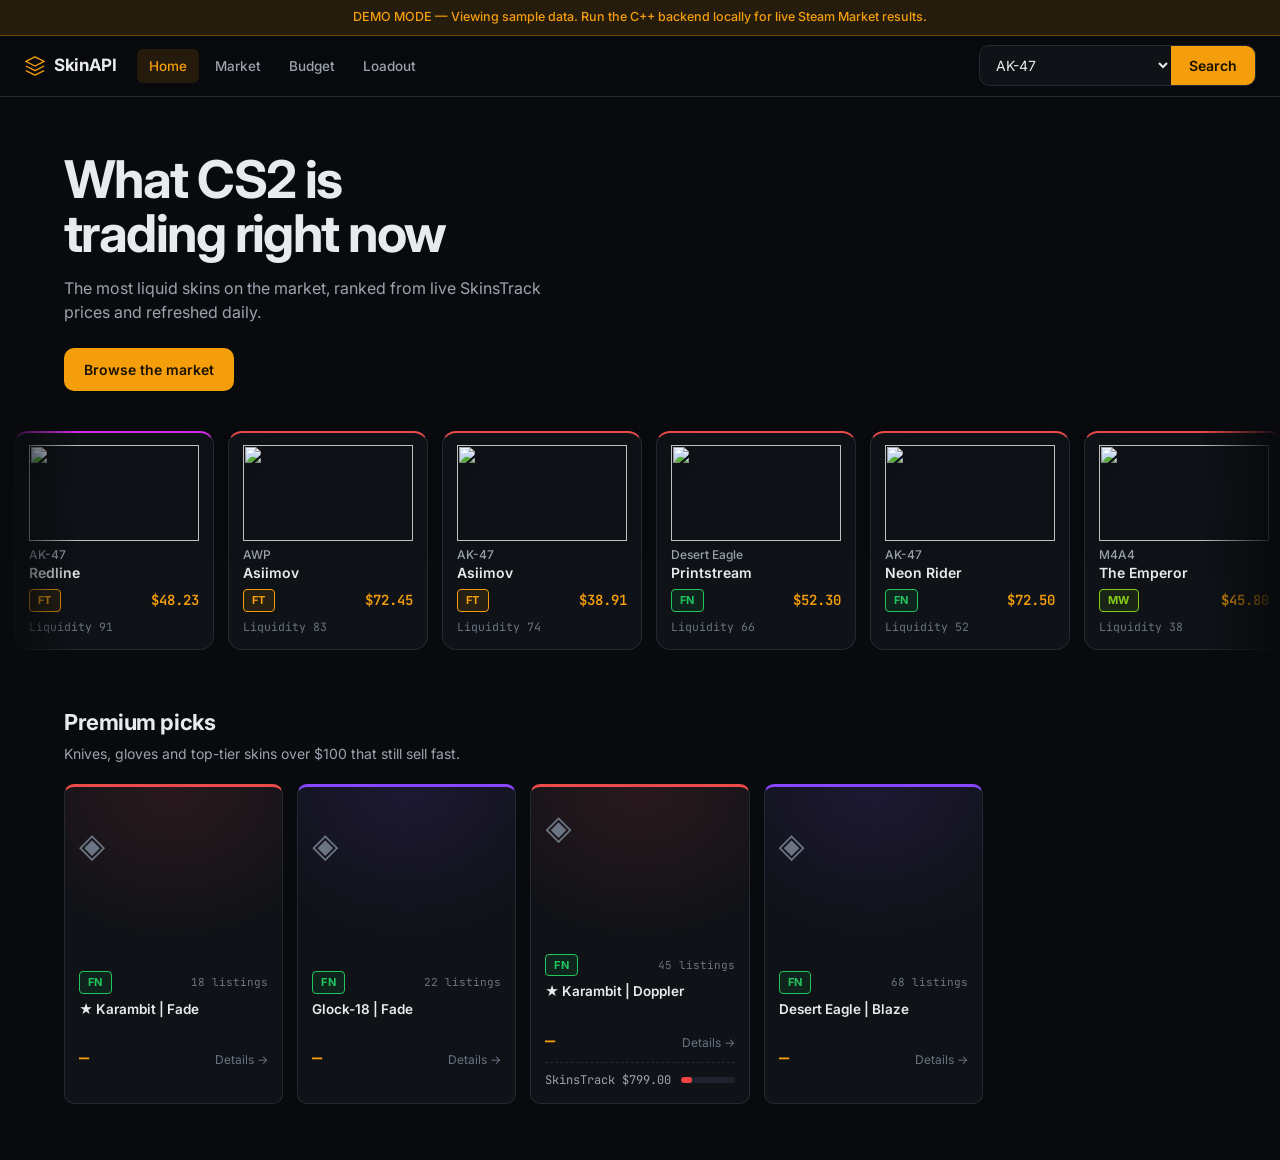
==== index.html @ 4187d09a "Add Home page with a trending skins ticker and premium picks Home is now the landing page: a continu" ====
<!DOCTYPE html>
<html lang="en">
<head>
    <meta charset="UTF-8">
    <meta name="viewport" content="width=device-width, initial-scale=1.0">
    <meta name="theme-color" content="#080A0D">
    <title>SkinAPI — CS2 Market</title>
    <link rel="preconnect" href="https://fonts.googleapis.com">
    <link rel="preconnect" href="https://fonts.gstatic.com" crossorigin>
    <link href="https://fonts.googleapis.com/css2?family=Inter:wght@400;500;600;700&family=JetBrains+Mono:wght@400;500;600&display=swap" rel="stylesheet">
    <link rel="stylesheet" href="css/style.css">
</head>
<body>
    <a class="skip-link" href="#main">Skip to content</a>

    <header class="topbar">
        <div class="topbar-inner">
            <div class="logo">
                <svg class="logo-icon" viewBox="0 0 24 24" fill="none" aria-hidden="true">
                    <path d="M12 2L2 7L12 12L22 7L12 2Z" stroke="currentColor" stroke-width="1.5" stroke-linejoin="round"/>
                    <path d="M2 17L12 22L22 17" stroke="currentColor" stroke-width="1.5" stroke-linejoin="round"/>
                    <path d="M2 12L12 17L22 12" stroke="currentColor" stroke-width="1.5" stroke-linejoin="round"/>
                </svg>
                <span class="logo-text">SkinAPI</span>
            </div>
            <nav class="topnav" aria-label="Primary">
                <button type="button" class="topnav-link active" data-page="home" aria-current="page">Home</button>
                <button type="button" class="topnav-link" data-page="market">Market</button>
                <button type="button" class="topnav-link" data-page="budget">Budget</button>
                <button type="button" class="topnav-link" data-page="loadout">Loadout</button>
            </nav>
            <span class="st-chip" id="stChip" hidden></span>
            <form class="search-inline" id="searchForm" role="search">
                <label class="sr-only" for="weaponSelect">Weapon</label>
                <select id="weaponSelect" class="weapon-select">
                    <option value="">Select weapon...</option>
                </select>
                <button type="submit" class="btn-search" id="searchBtn">Search</button>
            </form>
        </div>
    </header>

    <main id="main">
        <!-- MARKET -->
        <section id="page-home" class="page active" aria-labelledby="homeTitle">
            <div class="home-hero">
                <h1 id="homeTitle">What CS2 is trading right now</h1>
                <p>The most liquid skins on the market, ranked from live SkinsTrack prices and refreshed daily.</p>
                <button type="button" class="btn-optimize" data-goto="market">Browse the market</button>
            </div>

            <div class="ticker" id="trendTicker" role="region" aria-label="Trending skins">
                <ul class="ticker-track" id="trendTrack"></ul>
            </div>

            <div class="home-section">
                <h2>Premium picks</h2>
                <p>Knives, gloves and top-tier skins over $100 that still sell fast.</p>
                <div id="premiumGrid" class="skin-grid" aria-live="polite"></div>
            </div>
        </section>

        <section id="page-market" class="page" aria-label="Market">
            <div class="layout">
                <details class="sidebar" id="filters" open>
                    <summary class="sidebar-title">Filters</summary>
                    <div class="sidebar-body">
                        <div class="sidebar-section">
                            <div class="sidebar-label" id="priceLabel">Price (USD)</div>
                            <div class="price-row" role="group" aria-labelledby="priceLabel">
                                <div class="price-field">
                                    <span class="price-prefix">$</span>
                                    <input type="number" id="minPrice" placeholder="Min" min="0" aria-label="Minimum price" />
                                </div>
                                <span class="price-sep" aria-hidden="true">–</span>
                                <div class="price-field">
                                    <span class="price-prefix">$</span>
                                    <input type="number" id="maxPrice" placeholder="Max" min="0" aria-label="Maximum price" />
                                </div>
                            </div>
                        </div>
                        <fieldset class="sidebar-section">
                            <legend class="sidebar-label">Wear</legend>
                            <div class="wear-group">
                                <label class="wear-chip fn"><input type="checkbox" value="Factory New"><span>FN</span></label>
                                <label class="wear-chip mw"><input type="checkbox" value="Minimal Wear"><span>MW</span></label>
                                <label class="wear-chip ft"><input type="checkbox" value="Field-Tested"><span>FT</span></label>
                                <label class="wear-chip ww"><input type="checkbox" value="Well-Worn"><span>WW</span></label>
                                <label class="wear-chip bs"><input type="checkbox" value="Battle-Scarred"><span>BS</span></label>
                            </div>
                        </fieldset>
                        <div class="sidebar-section">
                            <label class="toggle-row">
                                <span class="sidebar-label">StatTrak™ only</span>
                                <span class="toggle-wrap">
                                    <input type="checkbox" id="stattrakOnly" class="toggle-input" role="switch">
                                    <span class="toggle-track"></span>
                                </span>
                            </label>
                        </div>
                        <div class="sidebar-actions">
                            <button type="button" class="btn-apply" id="applyBtn">Apply</button>
                            <button type="button" class="btn-reset" id="resetBtn">Reset</button>
                        </div>
                    </div>
                </details>
                <div class="results-panel">
                    <div class="results-header">
                        <span id="resultsCount" class="results-count" role="status" aria-live="polite"></span>
                        <div class="results-tools">
                            <label class="sort-label">
                                <span>Sort</span>
                                <select id="sortSelect" class="sort-select">
                                    <option value="">Relevance</option>
                                    <option value="price-asc">Price: low to high</option>
                                    <option value="price-desc">Price: high to low</option>
                                    <option value="name">Name</option>
                                    <option value="listings">Listings</option>
                                </select>
                            </label>
                            <div class="view-toggle" role="group" aria-label="Layout">
                                <button type="button" class="view-btn active" id="viewGrid" aria-label="Grid view" aria-pressed="true">
                                    <svg width="15" height="15" fill="currentColor" viewBox="0 0 16 16" aria-hidden="true"><rect x="1" y="1" width="6" height="6" rx="1"/><rect x="9" y="1" width="6" height="6" rx="1"/><rect x="1" y="9" width="6" height="6" rx="1"/><rect x="9" y="9" width="6" height="6" rx="1"/></svg>
                                </button>
                                <button type="button" class="view-btn" id="viewList" aria-label="List view" aria-pressed="false">
                                    <svg width="15" height="15" fill="currentColor" viewBox="0 0 16 16" aria-hidden="true"><rect x="1" y="2" width="14" height="2.5" rx="1"/><rect x="1" y="6.75" width="14" height="2.5" rx="1"/><rect x="1" y="11.5" width="14" height="2.5" rx="1"/></svg>
                                </button>
                            </div>
                        </div>
                    </div>
                    <div id="searchResults" class="skin-grid" aria-live="polite"></div>
                </div>
            </div>
        </section>

        <!-- BUDGET -->
        <section id="page-budget" class="page" aria-label="Budget optimizer">
            <div class="budget-wrap">
                <div class="budget-header">
                    <h1>Budget Optimizer</h1>
                    <p>Enter your budget and a weapon — we'll find the combination of skins that gets closest to your budget without going over.</p>
                </div>
                <div class="budget-form">
                    <div class="budget-field">
                        <label for="budgetInput">Budget (USD)</label>
                        <div class="price-field">
                            <span class="price-prefix">$</span>
                            <input type="number" id="budgetInput" placeholder="e.g. 100" min="0" />
                        </div>
                    </div>
                    <div class="budget-field budget-weapon">
                        <label for="budgetWeapon">Weapon</label>
                        <select id="budgetWeapon">
                            <option value="">-- Select a Weapon --</option>
                        </select>
                    </div>
                    <div class="budget-field budget-submit">
                        <button type="button" class="btn-optimize" id="optimizeBtn">
                            <svg width="14" height="14" viewBox="0 0 24 24" fill="none" stroke="currentColor" stroke-width="2" aria-hidden="true"><polyline points="22 12 18 12 15 21 9 3 6 12 2 12"/></svg>
                            Optimize
                        </button>
                    </div>
                </div>
                <div id="budgetSummary"></div>
                <div id="budgetResults" class="skin-grid" aria-live="polite"></div>
            </div>
        </section>

        <!-- LOADOUT -->
        <section id="page-loadout" class="page" aria-label="Loadout builder">
            <div class="budget-wrap">
                <div class="budget-header">
                    <h1>Loadout Builder</h1>
                    <p>Pick your side, set a budget for weapons, and optionally allocate separate budgets for a knife and gloves. We'll find the best options for each slot.</p>
                </div>

                <div class="side-selector" role="group" aria-label="Side">
                    <button type="button" class="side-btn active" id="sideT" aria-pressed="true">
                        <span class="side-label">T-Side</span>
                        <span class="side-sub">AK-47 · Tec-9 · Glock-18</span>
                    </button>
                    <button type="button" class="side-btn" id="sideCT" aria-pressed="false">
                        <span class="side-label">CT-Side</span>
                        <span class="side-sub">M4A4 · M4A1-S · USP-S</span>
                    </button>
                </div>

                <div class="budget-form loadout-form">
                    <div class="budget-field">
                        <label for="loadoutWeapons">Weapons Budget</label>
                        <div class="price-field">
                            <span class="price-prefix">$</span>
                            <input type="number" id="loadoutWeapons" placeholder="e.g. 100" min="0" />
                        </div>
                        <span class="field-hint">Split between primary &amp; secondary</span>
                    </div>
                    <div class="budget-field">
                        <label for="loadoutKnife">Knife Budget <span class="optional-tag">Optional</span></label>
                        <div class="price-field">
                            <span class="price-prefix">$</span>
                            <input type="number" id="loadoutKnife" placeholder="e.g. 50" min="0" />
                        </div>
                        <span class="field-hint">Leave empty to skip</span>
                    </div>
                    <div class="budget-field">
                        <label for="loadoutGloves">Gloves Budget <span class="optional-tag">Optional</span></label>
                        <div class="price-field">
                            <span class="price-prefix">$</span>
                            <input type="number" id="loadoutGloves" placeholder="e.g. 30" min="0" />
                        </div>
                        <span class="field-hint">Leave empty to skip</span>
                    </div>
                    <div class="budget-field budget-submit">
                        <div class="loadout-total" id="loadoutTotal">Total: $0.00</div>
                        <button type="button" class="btn-optimize" id="buildBtn">
                            <svg width="14" height="14" viewBox="0 0 24 24" fill="none" stroke="currentColor" stroke-width="2" aria-hidden="true"><path d="M12 22s8-4 8-10V5l-8-3-8 3v7c0 6 8 10 8 10z"/></svg>
                            Build Loadout
                        </button>
                    </div>
                </div>

                <div id="loadoutResults" aria-live="polite"></div>
            </div>
        </section>
    </main>

    <dialog id="skinModal" class="modal" aria-labelledby="skinModalTitle"></dialog>

    <script type="module" src="js/app.js"></script>
</body>
</html>
---- css/style.css ----
/* SkinAPI — dark amber design system */

:root {
    --bg: #080A0D;
    --surface: #0F1217;
    --surface-2: #161B22;
    --surface-3: #1D232C;
    --border: #232A33;
    --border-strong: #323B47;
    --text: #E8EAED;
    --text-2: #9BA4AF;
    --text-3: #6A7482;
    --accent: #F59E0B;
    --accent-hover: #FBB63B;
    --accent-ink: #1A1100;
    --accent-soft: rgba(245, 158, 11, 0.12);
    --success: #22C55E;
    --success-soft: rgba(34, 197, 94, 0.14);
    --danger: #EF4444;
    --danger-soft: rgba(239, 68, 68, 0.14);

    --wear-fn: #22C55E;
    --wear-mw: #84CC16;
    --wear-ft: #F59E0B;
    --wear-ww: #FB923C;
    --wear-bs: #EF4444;

    --font-ui: 'Inter', system-ui, -apple-system, 'Segoe UI', sans-serif;
    --font-mono: 'JetBrains Mono', ui-monospace, 'Cascadia Mono', Consolas, monospace;

    --radius-sm: 6px;
    --radius: 10px;
    --radius-lg: 14px;
    --gutter: 24px;
    --topbar-h: 60px;
}

*, *::before, *::after { box-sizing: border-box; margin: 0; padding: 0; }

html { color-scheme: dark; }

body {
    background: var(--bg);
    color: var(--text);
    font-family: var(--font-ui);
    font-size: 14px;
    line-height: 1.5;
    min-height: 100vh;
    overflow-x: hidden;
    -webkit-font-smoothing: antialiased;
}

button, input, select { font: inherit; color: inherit; }
button { cursor: pointer; }
img { max-width: 100%; display: block; }

.mono, .skin-price, .skin-price-alt, .summary-value, .results-count, .loadout-total,
.slot-budget-tag, .skin-listings-badge, .price-field input { font-family: var(--font-mono); font-variant-numeric: tabular-nums; }

/* Accessibility helpers */
.sr-only {
    position: absolute; width: 1px; height: 1px; overflow: hidden;
    clip: rect(0 0 0 0); white-space: nowrap;
}
.skip-link {
    position: absolute; left: 8px; top: -48px; z-index: 200;
    background: var(--accent); color: var(--accent-ink);
    padding: 8px 14px; border-radius: var(--radius-sm); font-weight: 600;
}
.skip-link:focus { top: 8px; }

:focus-visible {
    outline: 2px solid var(--accent);
    outline-offset: 2px;
}

/* ─── Demo banner ───────────────────────────────────────── */
#demoBanner {
    background: var(--accent-soft);
    border-bottom: 1px solid rgba(245, 158, 11, 0.35);
    color: var(--accent);
    text-align: center;
    font-size: 12.5px;
    font-weight: 500;
    padding: 8px var(--gutter);
}

/* ─── Topbar ────────────────────────────────────────────── */
.topbar {
    position: sticky; top: 0; z-index: 50;
    background: rgba(8, 10, 13, 0.88);
    backdrop-filter: blur(12px);
    border-bottom: 1px solid var(--border);
}
.topbar-inner {
    max-width: 1440px; margin: 0 auto;
    min-height: var(--topbar-h);
    padding: 8px var(--gutter);
    display: flex; align-items: center; gap: 20px; flex-wrap: wrap;
}
.logo { display: flex; align-items: center; gap: 8px; color: var(--accent); }
.logo-icon { width: 22px; height: 22px; }
.logo-text { font-weight: 700; font-size: 17px; letter-spacing: -0.02em; color: var(--text); }

.topnav { display: flex; gap: 4px; }
.topnav-link {
    background: none; border: 0;
    padding: 7px 12px; border-radius: var(--radius-sm);
    font-size: 13.5px; font-weight: 500; color: var(--text-2);
    transition: color 0.15s, background 0.15s;
}
.topnav-link:hover { color: var(--text); background: var(--surface-2); }
.topnav-link.active { color: var(--accent); background: var(--accent-soft); }

.search-inline {
    margin-left: auto;
    display: flex; align-items: center;
    background: var(--surface); border: 1px solid var(--border);
    border-radius: var(--radius); overflow: hidden;
}
.search-inline:focus-within { border-color: var(--accent); }
.weapon-select {
    background: transparent; border: 0; padding: 9px 12px; min-width: 190px;
    color: var(--text);
}
.weapon-select:focus-visible { outline-offset: -2px; }

.btn-search, .btn-apply, .btn-optimize {
    background: var(--accent); color: var(--accent-ink);
    border: 0; font-weight: 600; padding: 9px 18px;
    transition: background 0.15s;
}
.btn-search:hover, .btn-apply:hover, .btn-optimize:hover { background: var(--accent-hover); }
.btn-optimize { border-radius: var(--radius); display: inline-flex; align-items: center; gap: 8px; padding: 11px 20px; }
.btn-apply { border-radius: var(--radius-sm); flex: 1; }
.btn-reset {
    background: var(--surface-2); border: 1px solid var(--border);
    border-radius: var(--radius-sm); padding: 9px 16px; color: var(--text-2);
}
.btn-reset:hover { color: var(--text); border-color: var(--border-strong); }

select, input[type="number"] {
    background: var(--surface); border: 1px solid var(--border);
    border-radius: var(--radius-sm); padding: 9px 12px;
}
select option, select optgroup { background: var(--surface-2); color: var(--text); }

/* ─── Pages & layout ────────────────────────────────────── */
.page { display: none; }
.page.active { display: block; }

.layout {
    max-width: 1440px; margin: 0 auto;
    padding: var(--gutter);
    display: grid; grid-template-columns: 260px minmax(0, 1fr);
    gap: var(--gutter); align-items: start;
}

.sidebar {
    background: var(--surface); border: 1px solid var(--border);
    border-radius: var(--radius-lg);
    position: sticky; top: calc(var(--topbar-h) + 16px);
}
.sidebar-title {
    list-style: none; cursor: pointer;
    padding: 14px 18px; font-weight: 600; font-size: 13px;
    letter-spacing: 0.06em; text-transform: uppercase; color: var(--text-2);
    border-radius: var(--radius-lg);
}
.sidebar-title::-webkit-details-marker { display: none; }
.sidebar-title::after { content: '\25BE'; float: right; color: var(--text-3); transition: transform 0.15s; }
.sidebar:not([open]) .sidebar-title::after { transform: rotate(-90deg); }
.sidebar-body { padding: 0 18px 18px; display: grid; gap: 18px; }
fieldset { border: 0; min-width: 0; }
.sidebar-label {
    display: block; font-size: 11.5px; font-weight: 600; letter-spacing: 0.06em;
    text-transform: uppercase; color: var(--text-3); margin-bottom: 8px; padding: 0;
}
.toggle-row .sidebar-label { margin-bottom: 0; }

.price-row { display: flex; align-items: center; gap: 8px; }
.price-sep { color: var(--text-3); }
.price-field {
    display: flex; align-items: center; flex: 1; min-width: 0;
    background: var(--surface); border: 1px solid var(--border);
    border-radius: var(--radius-sm); padding-left: 10px;
}
.price-field:focus-within { border-color: var(--accent); }
.price-prefix { color: var(--text-3); font-family: var(--font-mono); }
.price-field input { background: transparent; border: 0; width: 100%; min-width: 0; padding: 9px 10px 9px 6px; outline: none; }
input[type="number"] { -moz-appearance: textfield; appearance: textfield; }

.wear-group { display: flex; flex-wrap: wrap; gap: 6px; }
.wear-chip { position: relative; cursor: pointer; }
.wear-chip input { position: absolute; opacity: 0; inset: 0; cursor: pointer; }
.wear-chip span {
    display: inline-block; min-width: 40px; text-align: center;
    padding: 6px 10px; border-radius: var(--radius-sm);
    border: 1px solid var(--border); background: var(--surface-2);
    font-size: 12px; font-weight: 600; color: var(--text-2);
    transition: all 0.15s;
}
.wear-chip:hover span { border-color: var(--border-strong); color: var(--text); }
.wear-chip input:checked + span { background: var(--accent-soft); border-color: var(--accent); color: var(--accent); }
.wear-chip input:focus-visible + span { outline: 2px solid var(--accent); outline-offset: 2px; }

.toggle-row { display: flex; align-items: center; justify-content: space-between; cursor: pointer; }
.toggle-wrap { position: relative; width: 38px; height: 22px; flex: none; }
.toggle-input { position: absolute; inset: 0; opacity: 0; cursor: pointer; z-index: 1; }
.toggle-track {
    position: absolute; inset: 0; background: var(--surface-3);
    border: 1px solid var(--border-strong); border-radius: 999px; transition: background 0.15s;
}
.toggle-track::after {
    content: ''; position: absolute; top: 2px; left: 2px; width: 16px; height: 16px;
    border-radius: 50%; background: var(--text-2); transition: transform 0.15s, background 0.15s;
}
.toggle-input:checked + .toggle-track { background: var(--accent-soft); border-color: var(--accent); }
.toggle-input:checked + .toggle-track::after { transform: translateX(16px); background: var(--accent); }
.toggle-input:focus-visible + .toggle-track { outline: 2px solid var(--accent); outline-offset: 2px; }

.sidebar-actions { display: flex; gap: 8px; }

/* ─── Results header ────────────────────────────────────── */
.results-header {
    display: flex; align-items: center; justify-content: space-between;
    gap: 12px; flex-wrap: wrap; margin-bottom: 16px; min-height: 36px;
}
.results-count { color: var(--text-2); font-size: 13px; }
.results-tools { display: flex; align-items: center; gap: 12px; }
.sort-label { display: flex; align-items: center; gap: 8px; color: var(--text-3); font-size: 12px; }
.sort-select { padding: 7px 10px; font-size: 13px; }
.view-toggle { display: flex; background: var(--surface); border: 1px solid var(--border); border-radius: var(--radius-sm); overflow: hidden; }
.view-btn { background: none; border: 0; padding: 8px 10px; color: var(--text-3); display: grid; place-items: center; }
.view-btn:hover { color: var(--text); }
.view-btn.active { background: var(--accent-soft); color: var(--accent); }
.view-btn:focus-visible { outline-offset: -2px; }

/* ─── Skin cards ────────────────────────────────────────── */
.skin-grid {
    display: grid; gap: 14px;
    grid-template-columns: repeat(auto-fill, minmax(210px, 1fr));
}
.skin-card {
    --rarity: var(--border-strong);
    position: relative; display: block;
    background: var(--surface); border: 1px solid var(--border);
    border-top: 3px solid var(--rarity);
    border-radius: var(--radius);
    overflow: hidden;
    transition: transform 0.15s, box-shadow 0.2s, border-color 0.15s;
}
.skin-card::before {
    content: ''; position: absolute; inset: 0; pointer-events: none;
    background: radial-gradient(120% 70% at 50% 0%, color-mix(in srgb, var(--rarity) 22%, transparent), transparent 70%);
    opacity: 0.55;
}
.skin-card:hover {
    transform: translateY(-2px);
    border-color: color-mix(in srgb, var(--rarity) 55%, var(--border));
    box-shadow: 0 8px 28px -10px color-mix(in srgb, var(--rarity) 60%, transparent);
}
.skin-link { display: block; color: inherit; text-decoration: none; position: relative; }
.skin-link:focus-visible { outline-offset: -3px; border-radius: var(--radius); }

.skin-img-wrap {
    position: relative; aspect-ratio: 4 / 3;
    display: grid; place-items: center; padding: 14px;
}
.skin-img-wrap img { max-height: 100%; width: auto; object-fit: contain; filter: drop-shadow(0 6px 10px rgba(0,0,0,0.5)); }
.skin-img-placeholder { font-size: 34px; color: var(--text-3); }
.st-badge {
    position: absolute; top: 8px; left: 8px;
    background: rgba(207, 106, 50, 0.16); border: 1px solid rgba(207, 106, 50, 0.55);
    color: #FF9B5E; font-size: 10.5px; font-weight: 700; letter-spacing: 0.03em;
    padding: 2px 7px; border-radius: 4px;
}

.skin-body { padding: 4px 14px 14px; position: relative; }
.skin-wear-row { display: flex; align-items: center; justify-content: space-between; gap: 8px; margin-bottom: 6px; min-height: 22px; }
.skin-wear-badge {
    font-size: 11px; font-weight: 700; letter-spacing: 0.04em;
    padding: 2px 8px; border-radius: 4px; border: 1px solid currentColor;
}
.wear-fn { color: var(--wear-fn); background: rgba(34,197,94,0.1); }
.wear-mw { color: var(--wear-mw); background: rgba(132,204,22,0.1); }
.wear-ft { color: var(--wear-ft); background: rgba(245,158,11,0.1); }
.wear-ww { color: var(--wear-ww); background: rgba(251,146,60,0.1); }
.wear-bs { color: var(--wear-bs); background: rgba(239,68,68,0.1); }
.skin-listings-badge { font-size: 11px; color: var(--text-3); }
.skin-name { font-weight: 600; font-size: 13.5px; line-height: 1.35; margin-bottom: 10px; overflow-wrap: anywhere; min-height: 2.7em; }
.skin-price-row { display: flex; align-items: baseline; justify-content: space-between; gap: 8px; }
.skin-price { font-size: 17px; font-weight: 600; color: var(--accent); }
.btn-buy { font-size: 12px; color: var(--text-3); transition: color 0.15s; }
.skin-card:hover .btn-buy { color: var(--text); }

/* List mode */
.skin-grid.list-mode { grid-template-columns: 1fr; gap: 8px; }
.list-mode .skin-card { border-top-width: 1px; border-left: 3px solid var(--rarity); }
.list-mode .skin-link { display: grid; grid-template-columns: 96px minmax(0, 1fr); align-items: center; }
.list-mode .skin-img-wrap { aspect-ratio: auto; height: 72px; padding: 6px 8px; }
.list-mode .skin-body { padding: 8px 14px 8px 0; }
.list-mode .skin-name { min-height: 0; margin-bottom: 4px; }

/* ─── Skeletons ─────────────────────────────────────────── */
.skin-card.skeleton { border-top-color: var(--border); pointer-events: none; }
.skin-card.skeleton::before { display: none; }
.sk-img, .sk-line {
    background: linear-gradient(100deg, var(--surface-2) 30%, var(--surface-3) 50%, var(--surface-2) 70%);
    background-size: 220% 100%; animation: shimmer 1.4s linear infinite;
    border-radius: var(--radius-sm);
}
.sk-img { aspect-ratio: 4 / 3; margin: 14px; }
.sk-line { height: 12px; margin: 0 14px 10px; }
.sk-line.w60 { width: 60%; }
.sk-line.w40 { width: 40%; margin-bottom: 14px; }
@keyframes shimmer { to { background-position: -220% 0; } }

/* ─── Messages ──────────────────────────────────────────── */
.msg-error, .msg-loading {
    grid-column: 1 / -1; padding: 28px; text-align: center;
    background: var(--surface); border: 1px dashed var(--border-strong);
    border-radius: var(--radius); color: var(--text-2);
}
.msg-error { color: #FCA5A5; border-color: rgba(239,68,68,0.4); background: var(--danger-soft); }

/* ─── Budget & loadout pages ────────────────────────────── */
.budget-wrap { max-width: 1200px; margin: 0 auto; padding: 32px var(--gutter) 48px; }
.budget-header h1 { font-size: 26px; font-weight: 700; letter-spacing: -0.02em; margin-bottom: 6px; }
.budget-header p { color: var(--text-2); max-width: 640px; margin-bottom: 24px; }
.budget-form {
    display: flex; flex-wrap: wrap; gap: 16px; align-items: flex-end;
    background: var(--surface); border: 1px solid var(--border);
    border-radius: var(--radius-lg); padding: 20px; margin-bottom: 24px;
}
.budget-field { display: grid; gap: 6px; min-width: 160px; flex: 1; }
.budget-field > label { font-size: 12px; font-weight: 600; letter-spacing: 0.05em; text-transform: uppercase; color: var(--text-3); }
.budget-weapon { flex: 2; }
.budget-submit { flex: 0 0 auto; min-width: 0; }
.field-hint { font-size: 11.5px; color: var(--text-3); }
.optional-tag { font-size: 10px; color: var(--text-3); border: 1px solid var(--border-strong); border-radius: 4px; padding: 0 5px; margin-left: 4px; text-transform: none; letter-spacing: 0; }
.loadout-total { font-size: 13px; color: var(--text-2); margin-bottom: 8px; text-align: right; }

.budget-summary { display: grid; grid-template-columns: repeat(auto-fit, minmax(150px, 1fr)); gap: 12px; margin-bottom: 20px; }
.summary-card { background: var(--surface); border: 1px solid var(--border); border-radius: var(--radius); padding: 14px 16px; }
.summary-label { font-size: 11.5px; letter-spacing: 0.06em; text-transform: uppercase; color: var(--text-3); margin-bottom: 4px; }
.summary-value { font-size: 20px; font-weight: 600; }
.summary-value.positive { color: var(--success); }

.side-selector { display: grid; grid-template-columns: 1fr 1fr; gap: 12px; margin-bottom: 20px; max-width: 520px; }
.side-btn {
    text-align: left; background: var(--surface); border: 1px solid var(--border);
    border-radius: var(--radius); padding: 14px 16px; display: grid; gap: 2px;
    transition: border-color 0.15s, background 0.15s;
}
.side-btn:hover { border-color: var(--border-strong); }
.side-label { font-weight: 700; }
.side-sub { font-size: 12px; color: var(--text-3); }
.side-btn.t-active { border-color: #EAB308; background: rgba(234,179,8,0.08); }
.side-btn.ct-active { border-color: #3B82F6; background: rgba(59,130,246,0.08); }

.loadout-slots { display: grid; gap: 28px; }
.slot-header { display: flex; align-items: center; gap: 10px; margin-bottom: 12px; flex-wrap: wrap; }
.slot-icon { font-size: 18px; }
.slot-title { font-weight: 600; flex: 1; min-width: 0; }
.slot-budget-tag { font-size: 12px; color: var(--accent); background: var(--accent-soft); border-radius: 999px; padding: 2px 10px; }

/* ─── Responsive ────────────────────────────────────────── */
@media (max-width: 900px) {
    :root { --gutter: 16px; }
    .layout { grid-template-columns: minmax(0, 1fr); gap: 16px; }
    .sidebar { position: static; }
    .search-inline { margin-left: 0; width: 100%; }
    .weapon-select { flex: 1; min-width: 0; }
    .topbar-inner { gap: 10px 14px; }
}
@media (max-width: 520px) {
    .skin-grid { grid-template-columns: repeat(2, minmax(0, 1fr)); gap: 10px; }
    .skin-body { padding: 2px 10px 12px; }
    .skin-price { font-size: 15px; }
    .btn-buy { display: none; }
    .skin-grid.list-mode { grid-template-columns: 1fr; }
    .budget-form { padding: 16px; }
    .budget-field { min-width: 100%; }
    .budget-submit { width: 100%; }
    .btn-optimize { width: 100%; justify-content: center; }
    .side-selector { max-width: none; }
    .topnav { order: 3; width: 100%; }
    .topnav-link { flex: 1; text-align: center; }
    .results-tools { width: 100%; justify-content: space-between; }
}

@media (prefers-reduced-motion: reduce) {
    *, *::before, *::after { animation: none !important; transition: none !important; }
}

/* ─── SkinsTrack: card extras, chip, detail modal ───────── */
.blk { display: block; }
button.skin-card { width: 100%; text-align: left; color: inherit; font: inherit; padding: 0; cursor: pointer; }
button.skin-card:focus-visible { outline-offset: 2px; }
.list-mode .skin-card { display: grid; grid-template-columns: 96px minmax(0, 1fr); align-items: center; }
.skin-price-row.alt { margin-top: 8px; padding-top: 8px; border-top: 1px dashed var(--border); align-items: center; }
.skin-price-alt { font-size: 12px; color: var(--text-2); }

.meter { display: inline-block; width: 54px; height: 6px; border-radius: 999px; background: var(--surface-3); overflow: hidden; vertical-align: middle; }
.meter-fill { display: block; height: 100%; border-radius: inherit; }
.meter.high .meter-fill { background: var(--success); }
.meter.mid .meter-fill { background: var(--accent); }
.meter.low .meter-fill { background: var(--danger); }

.discount-badge {
    position: absolute; top: 8px; right: 8px; z-index: 1;
    font-family: var(--font-mono); font-size: 10.5px; font-weight: 600;
    padding: 2px 7px; border-radius: 4px; border: 1px solid currentColor;
}
.discount-badge.good { color: var(--success); background: var(--success-soft); }
.discount-badge.bad { color: #F87171; background: var(--danger-soft); }
.modal-tags .discount-badge { position: static; }

.st-chip {
    font-family: var(--font-mono); font-size: 11.5px; color: var(--text-3);
    border: 1px solid var(--border); border-radius: 999px; padding: 3px 10px; white-space: nowrap;
}
.st-chip.on { color: var(--success); border-color: rgba(34,197,94,0.4); background: var(--success-soft); }
.st-chip.err { color: var(--accent); border-color: rgba(245,158,11,0.4); background: var(--accent-soft); }
.st-chip[hidden] { display: none; }

.modal {
    --rarity: var(--border-strong);
    margin: auto; padding: 0; border: 1px solid var(--border-strong); border-top: 3px solid var(--rarity);
    border-radius: var(--radius-lg); background: var(--surface); color: var(--text);
    width: min(560px, calc(100vw - 24px)); max-height: calc(100dvh - 24px); overflow: auto;
}
.modal::backdrop { background: rgba(4, 5, 7, 0.78); }
.modal-card { position: relative; padding: 22px; display: grid; gap: 18px; }
.modal-close {
    position: absolute; top: 10px; right: 10px; width: 34px; height: 34px;
    background: var(--surface-2); border: 1px solid var(--border); border-radius: var(--radius-sm);
    font-size: 20px; line-height: 1; color: var(--text-2);
}
.modal-close:hover { color: var(--text); }
.modal-head { display: flex; gap: 16px; align-items: center; padding-right: 36px; }
.modal-head img { width: 110px; flex: none; filter: drop-shadow(0 6px 10px rgba(0,0,0,0.5)); }
.modal-head h2 { font-size: 18px; line-height: 1.3; margin-bottom: 8px; overflow-wrap: anywhere; }
.modal-tags { display: flex; flex-wrap: wrap; gap: 6px; align-items: center; }
.st-badge.static { position: static; }
.rarity-tag { font-size: 11px; color: var(--rarity); border: 1px solid currentColor; border-radius: 4px; padding: 2px 8px; }
.cmp { display: grid; grid-template-columns: 1fr 1fr; gap: 12px; }
.cmp-col { background: var(--surface-2); border: 1px solid var(--border); border-radius: var(--radius); padding: 14px; min-width: 0; }
.cmp-col h3 { font-size: 11.5px; letter-spacing: 0.06em; text-transform: uppercase; color: var(--text-3); margin-bottom: 6px; }
.cmp-price { font-family: var(--font-mono); font-size: 22px; font-weight: 600; color: var(--accent); margin-bottom: 10px; }
.cmp-none { color: var(--text-3); font-size: 13px; }
.cmp-row { display: flex; justify-content: space-between; align-items: center; gap: 8px; padding: 5px 0; border-top: 1px solid var(--border); font-size: 13px; }
.cmp-row dt { color: var(--text-3); }
.cmp-row dd { font-family: var(--font-mono); }
.modal-link { justify-content: center; text-decoration: none; }

@media (max-width: 520px) {
    .st-chip { order: 2; }
    .modal-head img { width: 80px; }
    .cmp { grid-template-columns: 1fr; }
}

/* ─── Home: hero, trending ticker, premium picks ─────────── */

.home-hero { max-width: 1200px; margin: 0 auto; padding: 56px var(--gutter) 28px; }
.home-hero h1 {
    font-size: clamp(30px, 5vw, 52px); line-height: 1.05; letter-spacing: -0.03em;
    font-weight: 700; max-width: 16ch; text-wrap: balance; margin-bottom: 14px;
}
.home-hero p { color: var(--text-2); font-size: 16px; max-width: 52ch; margin-bottom: 24px; }

.ticker {
    position: relative; overflow: hidden; padding: 12px 0 20px;
    /* Fade the edges so tiles slide in and out instead of being cut off. */
    mask-image: linear-gradient(90deg, transparent, #000 6%, #000 94%, transparent);
}
.ticker-track {
    display: flex; gap: 14px; width: max-content; list-style: none;
    padding-left: 14px;
    animation: ticker var(--ticker-duration, 60s) linear infinite;
}
.ticker:hover .ticker-track,
.ticker:focus-within .ticker-track,
.ticker.is-paused .ticker-track { animation-play-state: paused; }
@keyframes ticker { to { transform: translateX(-50%); } }

/* Reduced motion: a still row the visitor scrolls themselves. */
.ticker.is-static { overflow-x: auto; scroll-snap-type: x mandatory; mask-image: none; }
.ticker.is-static .ticker-track { animation: none; padding: 0 var(--gutter); }
.ticker.is-static li { scroll-snap-align: start; }

.trend-tile {
    --rarity: var(--border-strong);
    display: grid; gap: 6px; width: 200px; padding: 12px 14px 14px; text-align: left;
    background: var(--surface); border: 1px solid var(--border); border-radius: var(--radius-lg);
    border-top: 2px solid var(--rarity);
    transition: border-color 150ms ease-out, transform 200ms cubic-bezier(0.16, 1, 0.3, 1), background 150ms ease-out;
}
.trend-tile:hover { background: var(--surface-2); border-color: var(--border-strong); border-top-color: var(--rarity); transform: translateY(-3px); }
.trend-tile img, .trend-img-empty {
    width: 100%; height: 96px; object-fit: contain;
    filter: drop-shadow(0 8px 14px rgba(0, 0, 0, 0.45));
}
.trend-name { display: grid; font-weight: 600; font-size: 14px; line-height: 1.3; min-height: 2.6em; }
.trend-weapon { font-size: 12px; font-weight: 500; color: var(--text-2); }
.trend-meta { display: flex; align-items: center; justify-content: space-between; gap: 8px; }
.trend-price { font-family: var(--font-mono); font-variant-numeric: tabular-nums; font-weight: 600; color: var(--accent); }
.trend-liq { font-family: var(--font-mono); font-size: 11.5px; color: var(--text-3); }

.home-section { max-width: 1200px; margin: 0 auto; padding: 36px var(--gutter) 56px; }
.home-section h2 { font-size: 22px; font-weight: 700; letter-spacing: -0.02em; margin-bottom: 4px; }
.home-section > p { color: var(--text-2); margin-bottom: 20px; }

@media (max-width: 520px) {
    .home-hero { padding-top: 32px; }
    .trend-tile { width: 168px; }
}
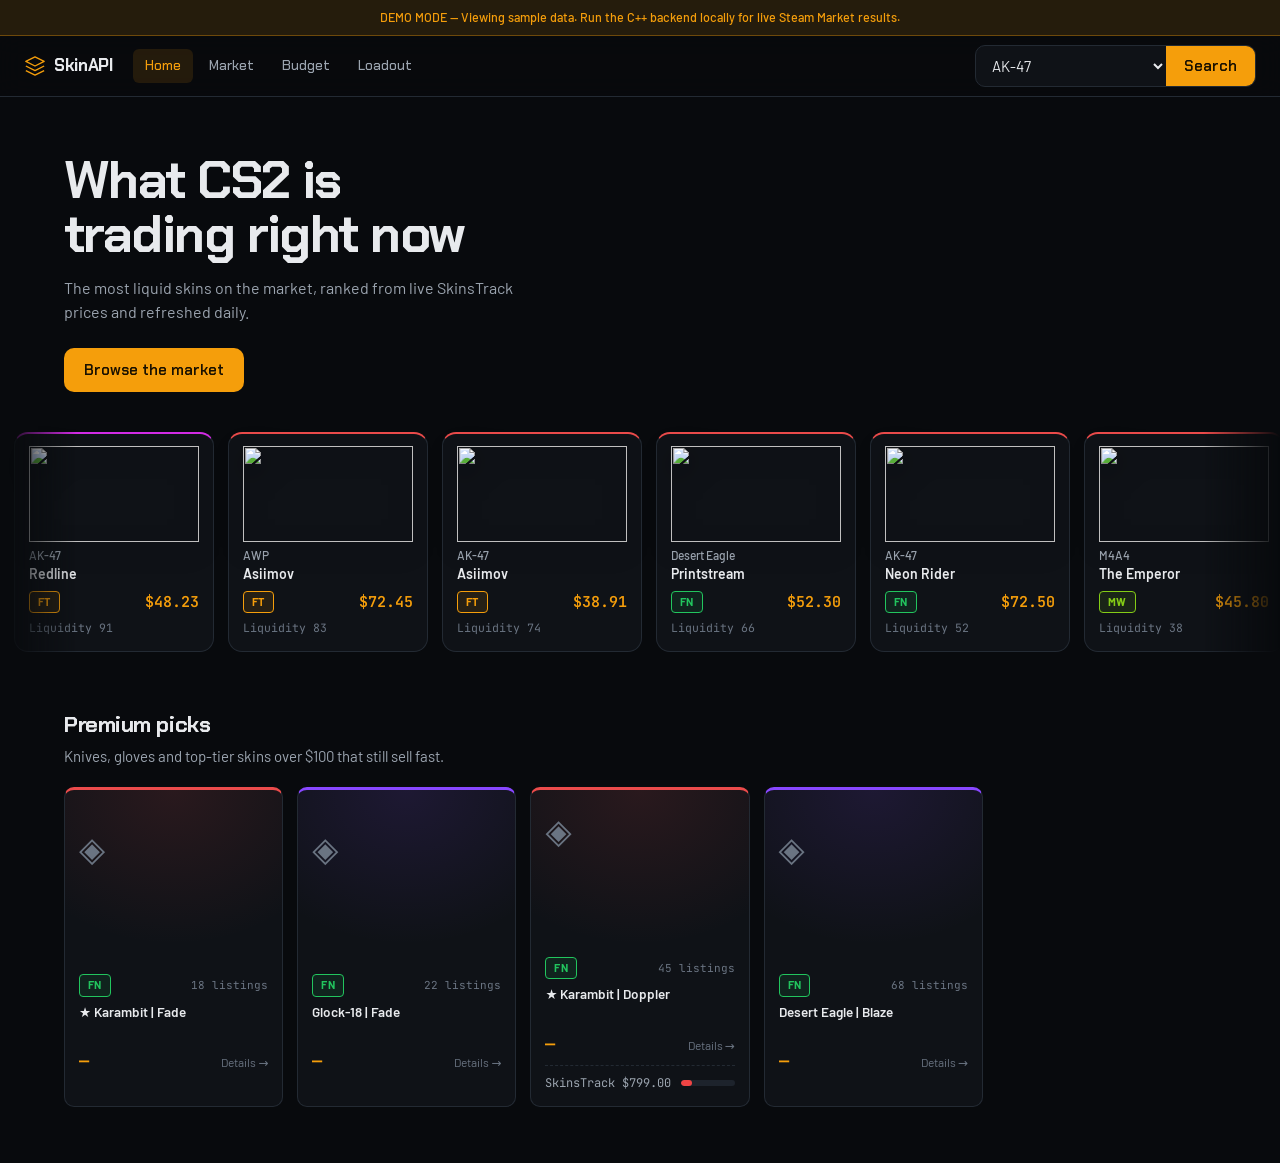
==== commit 6a760bb1: "Replace Inter with Chakra Petch and Barlow Inter is the default face of generic dashboards (impeccab" ====
--- a/index.html
+++ b/index.html
@@ -7,7 +7,7 @@
     <title>SkinAPI — CS2 Market</title>
     <link rel="preconnect" href="https://fonts.googleapis.com">
     <link rel="preconnect" href="https://fonts.gstatic.com" crossorigin>
-    <link href="https://fonts.googleapis.com/css2?family=Inter:wght@400;500;600;700&family=JetBrains+Mono:wght@400;500;600&display=swap" rel="stylesheet">
+    <link href="https://fonts.googleapis.com/css2?family=Barlow:wght@400;500;600;700&family=Chakra+Petch:wght@500;600;700&family=JetBrains+Mono:wght@400;500;600&display=swap" rel="stylesheet">
     <link rel="stylesheet" href="css/style.css">
 </head>
 <body>
--- a/css/style.css
+++ b/css/style.css
@@ -25,7 +25,8 @@
     --wear-ww: #FB923C;
     --wear-bs: #EF4444;
 
-    --font-ui: 'Inter', system-ui, -apple-system, 'Segoe UI', sans-serif;
+    --font-ui: 'Barlow', system-ui, -apple-system, 'Segoe UI', sans-serif;
+    --font-display: 'Chakra Petch', 'Barlow', system-ui, sans-serif;
     --font-mono: 'JetBrains Mono', ui-monospace, 'Cascadia Mono', Consolas, monospace;
 
     --radius-sm: 6px;
@@ -43,7 +44,7 @@
     background: var(--bg);
     color: var(--text);
     font-family: var(--font-ui);
-    font-size: 14px;
+    font-size: 15px;
     line-height: 1.5;
     min-height: 100vh;
     overflow-x: hidden;
@@ -53,6 +54,11 @@
 button, input, select { font: inherit; color: inherit; }
 button { cursor: pointer; }
 img { max-width: 100%; display: block; }
+
+/* Display face: headings and the product's own voice (logo, nav, primary actions). */
+h1, h2, .logo-text, .topnav-link, .slot-title, .side-label,
+.btn-search, .btn-apply, .btn-optimize, .modal h2 { font-family: var(--font-display); }
+h1, h2 { letter-spacing: -0.01em; }
 
 .mono, .skin-price, .skin-price-alt, .summary-value, .results-count, .loadout-total,
 .slot-budget-tag, .skin-listings-badge, .price-field input { font-family: var(--font-mono); font-variant-numeric: tabular-nums; }
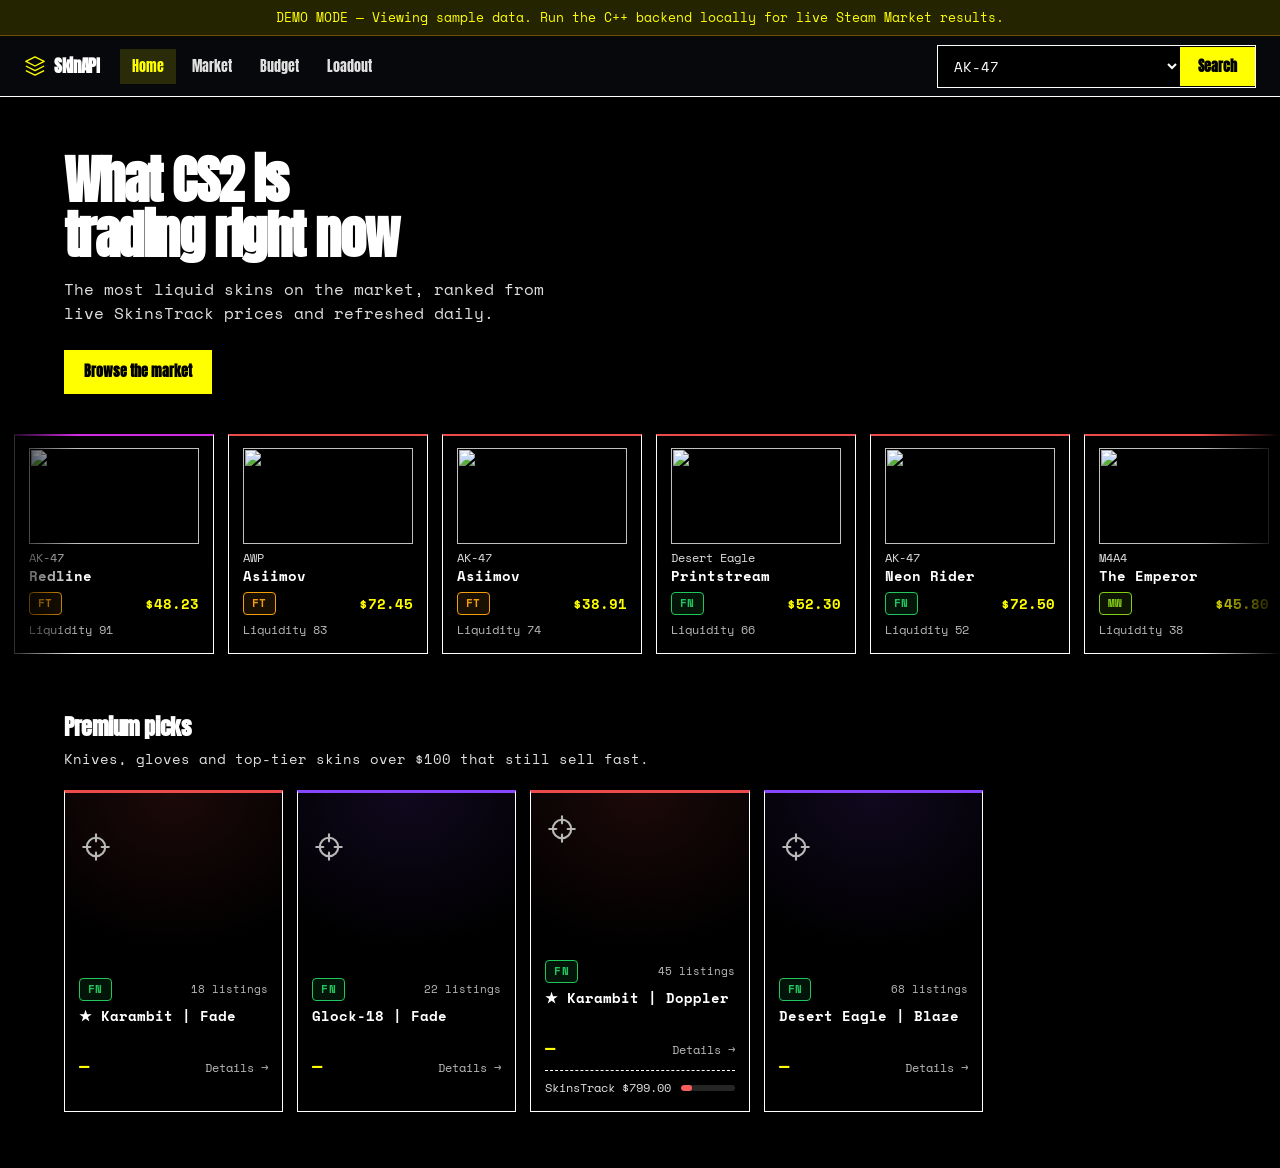
==== commit 25fc06a1: "Swap to brutalist tokens and Anton/Space Mono type Establishes the black/white/yellow palette and fo" ====
--- a/index.html
+++ b/index.html
@@ -3,11 +3,11 @@
 <head>
     <meta charset="UTF-8">
     <meta name="viewport" content="width=device-width, initial-scale=1.0">
-    <meta name="theme-color" content="#080A0D">
-    <title>SkinAPI — CS2 Market</title>
+    <meta name="theme-color" content="#000000">
+    <title>SKINAPI CORP — CS2 Market</title>
     <link rel="preconnect" href="https://fonts.googleapis.com">
     <link rel="preconnect" href="https://fonts.gstatic.com" crossorigin>
-    <link href="https://fonts.googleapis.com/css2?family=Barlow:wght@400;500;600;700&family=Chakra+Petch:wght@500;600;700&family=JetBrains+Mono:wght@400;500;600&display=swap" rel="stylesheet">
+    <link href="https://fonts.googleapis.com/css2?family=Anton&family=Space+Mono:wght@400;700&display=swap" rel="stylesheet">
     <link rel="stylesheet" href="css/style.css">
 </head>
 <body>
--- a/css/style.css
+++ b/css/style.css
@@ -1,54 +1,69 @@
-/* SkinAPI — dark amber design system */
+/* SkinAPI Corp: brutalist chaos world. Black, white, one yellow. */
 
 :root {
-    --bg: #080A0D;
-    --surface: #0F1217;
-    --surface-2: #161B22;
-    --surface-3: #1D232C;
-    --border: #232A33;
-    --border-strong: #323B47;
-    --text: #E8EAED;
-    --text-2: #9BA4AF;
-    --text-3: #6A7482;
-    --accent: #F59E0B;
-    --accent-hover: #FBB63B;
-    --accent-ink: #1A1100;
-    --accent-soft: rgba(245, 158, 11, 0.12);
-    --success: #22C55E;
-    --success-soft: rgba(34, 197, 94, 0.14);
-    --danger: #EF4444;
-    --danger-soft: rgba(239, 68, 68, 0.14);
-
+    --bg: #000;
+    --surface: #000;
+    --surface-2: #151515;
+    --surface-3: #262626;
+    --border: #fff;
+    --border-strong: #fff;
+    --text: #fff;
+    --text-2: #e0e0e0;
+    --text-3: #b8b8b8;
+    --accent: #FFFF00;
+    --accent-hover: #fff;
+    --accent-ink: #000;
+    --accent-soft: rgba(255, 255, 0, 0.14);
+    --success: #4ADE80;
+    --success-soft: rgba(74, 222, 128, 0.14);
+    --danger: #FF5C5C;
+    --danger-soft: rgba(255, 92, 92, 0.14);
+
+    /* Functional data colors, kept as-is on skin cards. */
     --wear-fn: #22C55E;
     --wear-mw: #84CC16;
     --wear-ft: #F59E0B;
     --wear-ww: #FB923C;
-    --wear-bs: #EF4444;
-
-    --font-ui: 'Barlow', system-ui, -apple-system, 'Segoe UI', sans-serif;
-    --font-display: 'Chakra Petch', 'Barlow', system-ui, sans-serif;
-    --font-mono: 'JetBrains Mono', ui-monospace, 'Cascadia Mono', Consolas, monospace;
-
-    --radius-sm: 6px;
-    --radius: 10px;
-    --radius-lg: 14px;
+    --wear-bs: #FF5C5C;
+
+    --font-ui: 'Space Mono', ui-monospace, 'Cascadia Mono', Consolas, monospace;
+    --font-display: 'Anton', Impact, 'Arial Narrow Bold', sans-serif;
+    --font-mono: 'Space Mono', ui-monospace, 'Cascadia Mono', Consolas, monospace;
+
+    --radius-sm: 0;
+    --radius: 0;
+    --radius-lg: 0;
     --gutter: 24px;
     --topbar-h: 60px;
+    --bw: 3px;
+    --shadow: 6px 6px 0 var(--accent);
 }
 
 *, *::before, *::after { box-sizing: border-box; margin: 0; padding: 0; }
 
-html { color-scheme: dark; }
+html {
+    color-scheme: dark;
+    scrollbar-color: var(--border-strong) var(--bg);
+    accent-color: var(--accent);
+}
+
+/* Browser surfaces carry the palette too. */
+::selection { background: var(--accent); color: var(--accent-ink); }
+input, textarea { caret-color: var(--accent); }
+::-webkit-scrollbar { width: 10px; height: 10px; }
+::-webkit-scrollbar-track { background: var(--bg); }
+::-webkit-scrollbar-thumb { background: var(--border-strong); border-radius: 10px; border: 2px solid var(--bg); }
+::-webkit-scrollbar-thumb:hover { background: var(--text-3); }
 
 body {
     background: var(--bg);
     color: var(--text);
     font-family: var(--font-ui);
-    font-size: 15px;
-    line-height: 1.5;
+    font-size: 14px;
+    line-height: 1.55;
     min-height: 100vh;
     overflow-x: hidden;
-    -webkit-font-smoothing: antialiased;
+    
 }
 
 button, input, select { font: inherit; color: inherit; }
@@ -367,7 +382,7 @@
 
 .loadout-slots { display: grid; gap: 28px; }
 .slot-header { display: flex; align-items: center; gap: 10px; margin-bottom: 12px; flex-wrap: wrap; }
-.slot-icon { font-size: 18px; }
+.slot-icon { display: inline-flex; color: var(--accent); }
 .slot-title { font-weight: 600; flex: 1; min-width: 0; }
 .slot-budget-tag { font-size: 12px; color: var(--accent); background: var(--accent-soft); border-radius: 999px; padding: 2px 10px; }
 
@@ -396,8 +411,13 @@
     .results-tools { width: 100%; justify-content: space-between; }
 }
 
+/* Reduced motion removes movement but keeps color and opacity feedback. */
 @media (prefers-reduced-motion: reduce) {
-    *, *::before, *::after { animation: none !important; transition: none !important; }
+    *, *::before, *::after {
+        animation: none !important;
+        transition-property: color, background-color, border-color, opacity !important;
+        scroll-behavior: auto !important;
+    }
 }
 
 /* ─── SkinsTrack: card extras, chip, detail modal ───────── */
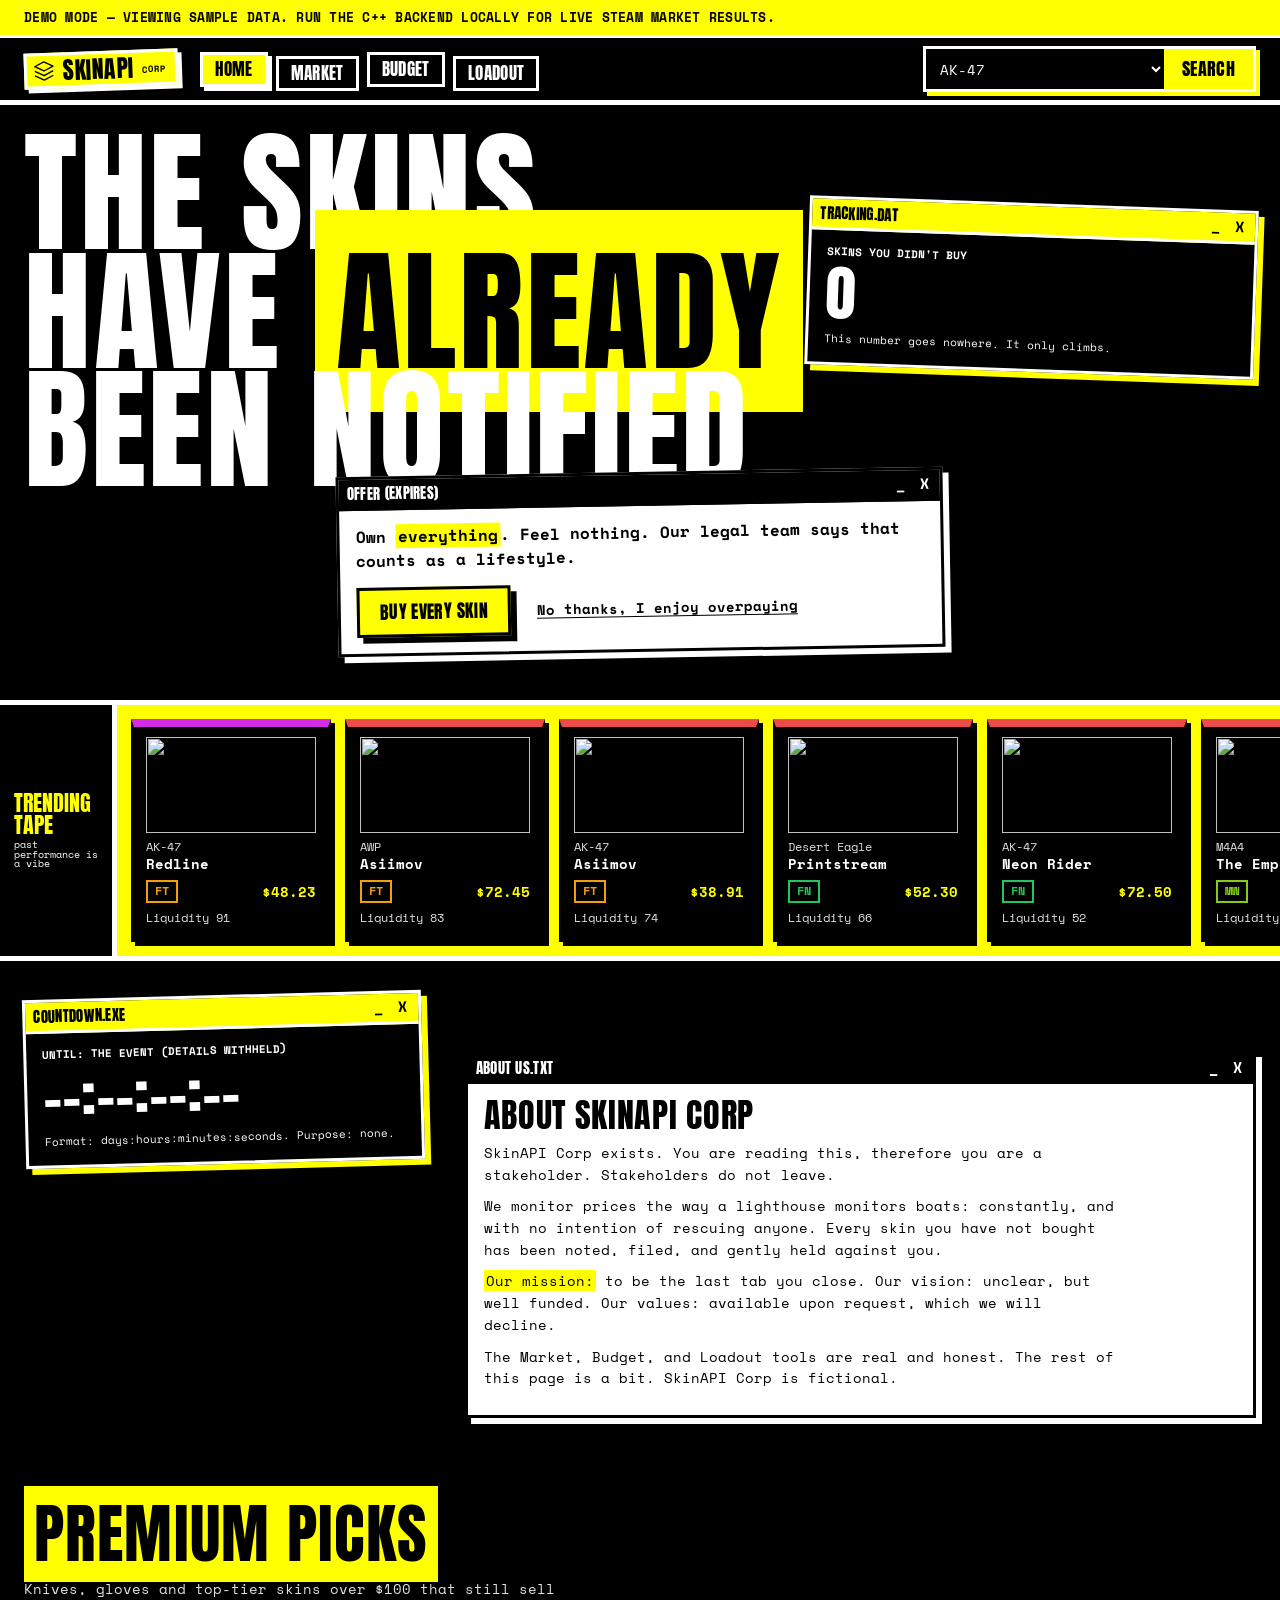
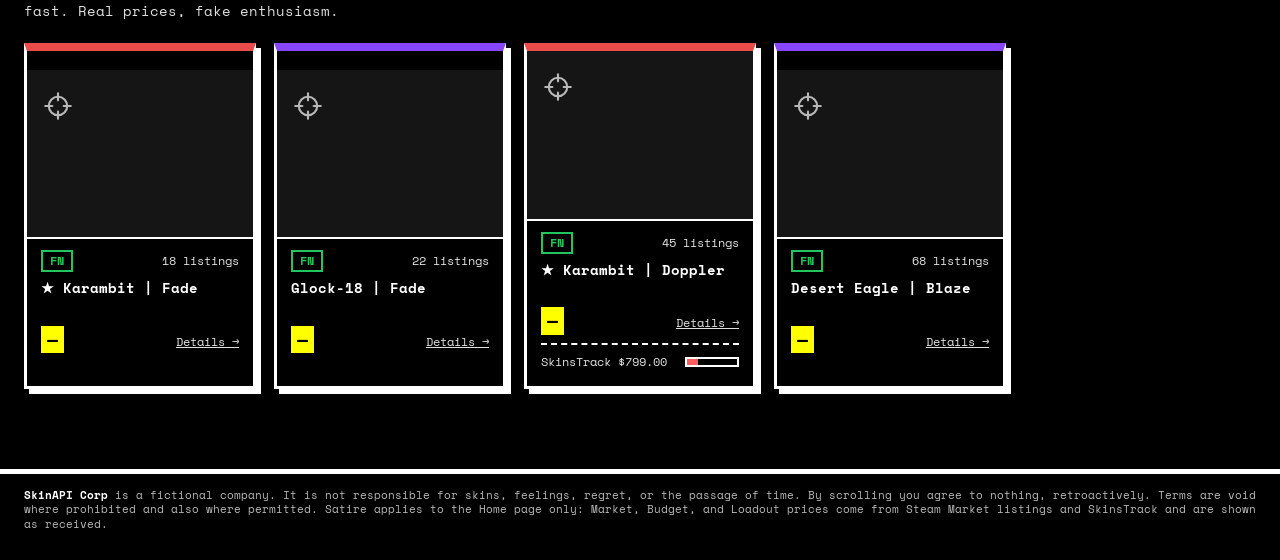
==== commit 5c432413: "Build Home as brutalist stage with tape, manifesto, and chaos hooks Headline, tracker/countdown wind" ====
--- a/index.html
+++ b/index.html
@@ -9,19 +9,20 @@
     <link rel="preconnect" href="https://fonts.gstatic.com" crossorigin>
     <link href="https://fonts.googleapis.com/css2?family=Anton&family=Space+Mono:wght@400;700&display=swap" rel="stylesheet">
     <link rel="stylesheet" href="css/style.css">
+    <link rel="stylesheet" href="css/chaos.css">
 </head>
 <body>
     <a class="skip-link" href="#main">Skip to content</a>
 
     <header class="topbar">
         <div class="topbar-inner">
-            <div class="logo">
+            <div class="logo" id="siteLogo">
                 <svg class="logo-icon" viewBox="0 0 24 24" fill="none" aria-hidden="true">
                     <path d="M12 2L2 7L12 12L22 7L12 2Z" stroke="currentColor" stroke-width="1.5" stroke-linejoin="round"/>
                     <path d="M2 17L12 22L22 17" stroke="currentColor" stroke-width="1.5" stroke-linejoin="round"/>
                     <path d="M2 12L12 17L22 12" stroke="currentColor" stroke-width="1.5" stroke-linejoin="round"/>
                 </svg>
-                <span class="logo-text">SkinAPI</span>
+                <span class="logo-text">SkinAPI</span><span class="logo-corp">CORP</span>
             </div>
             <nav class="topnav" aria-label="Primary">
                 <button type="button" class="topnav-link active" data-page="home" aria-current="page">Home</button>
@@ -43,19 +44,62 @@
     <main id="main">
         <!-- MARKET -->
         <section id="page-home" class="page active" aria-labelledby="homeTitle">
-            <div class="home-hero">
-                <h1 id="homeTitle">What CS2 is trading right now</h1>
-                <p>The most liquid skins on the market, ranked from live SkinsTrack prices and refreshed daily.</p>
-                <button type="button" class="btn-optimize" data-goto="market">Browse the market</button>
-            </div>
-
-            <div class="ticker" id="trendTicker" role="region" aria-label="Trending skins">
-                <ul class="ticker-track" id="trendTrack"></ul>
+            <div class="h-stage">
+                <h1 id="homeTitle" class="mega">The skins have <mark>already</mark> been notified</h1>
+
+                <aside class="win win-tracker" aria-label="Tracking">
+                    <div class="win-bar"><span class="win-title">TRACKING.DAT</span><span class="ctl" aria-hidden="true">_ X</span></div>
+                    <div class="win-body">
+                        <p class="tiny-label">Skins you didn't buy</p>
+                        <p class="big-num"><span id="chaosCounter">0</span></p>
+                        <p class="tiny">This number goes nowhere. It only climbs.</p>
+                    </div>
+                </aside>
+
+                <div class="win win-cta white">
+                    <div class="win-bar"><span class="win-title">OFFER (EXPIRES)</span><span class="ctl" aria-hidden="true">_ X</span></div>
+                    <div class="win-body">
+                        <p class="cta-copy">Own <mark>everything</mark>. Feel nothing. Our legal team says that counts as a lifestyle.</p>
+                        <div class="cta-row">
+                            <button type="button" id="checkoutTrapBtn" class="btn-optimize">BUY EVERY SKIN</button>
+                            <button type="button" class="btn-guilt" data-goto="market">No thanks, I enjoy overpaying</button>
+                        </div>
+                    </div>
+                </div>
+            </div>
+
+            <div class="tape">
+                <div class="tape-label"><span>TRENDING<br>TAPE</span><small>past performance is a vibe</small></div>
+                <div class="ticker" id="trendTicker" role="region" aria-label="Trending skins">
+                    <ul class="ticker-track" id="trendTrack"></ul>
+                </div>
+            </div>
+
+            <div class="h-stage h-stage-2">
+                <div class="win win-count">
+                    <div class="win-bar"><span class="win-title">COUNTDOWN.EXE</span><span class="ctl" aria-hidden="true">_ X</span></div>
+                    <div class="win-body">
+                        <p class="tiny-label" id="chaosCountdownLabel">Until: The Event (details withheld)</p>
+                        <p class="big-num" role="timer" aria-live="off"><span id="chaosCountdown" aria-labelledby="chaosCountdownLabel">--:--:--:--</span></p>
+                        <p class="tiny">Format: days:hours:minutes:seconds. Purpose: none.</p>
+                    </div>
+                </div>
+
+                <div class="win win-about white">
+                    <div class="win-bar"><span class="win-title">ABOUT US.TXT</span><span class="ctl" aria-hidden="true">_ X</span></div>
+                    <div class="win-body">
+                        <h2>About SkinAPI Corp</h2>
+                        <p>SkinAPI Corp exists. You are reading this, therefore you are a stakeholder. Stakeholders do not leave.</p>
+                        <p>We monitor prices the way a lighthouse monitors boats: constantly, and with no intention of rescuing anyone. Every skin you have not bought has been noted, filed, and gently held against you.</p>
+                        <p><mark>Our mission:</mark> to be the last tab you close. Our vision: unclear, but well funded. Our values: available upon request, which we will decline.</p>
+                        <p>The Market, Budget, and Loadout tools are real and honest. The rest of this page is a bit. SkinAPI Corp is fictional.</p>
+                    </div>
+                </div>
             </div>
 
             <div class="home-section">
-                <h2>Premium picks</h2>
-                <p>Knives, gloves and top-tier skins over $100 that still sell fast.</p>
+                <h2><mark>Premium picks</mark></h2>
+                <p>Knives, gloves and top-tier skins over $100 that still sell fast. Real prices, fake enthusiasm.</p>
                 <div id="premiumGrid" class="skin-grid" aria-live="polite"></div>
             </div>
         </section>
@@ -224,8 +268,14 @@
         </section>
     </main>
 
+    <footer class="legal">
+        <p><strong>SkinAPI Corp</strong> is a fictional company. It is not responsible for skins, feelings, regret, or the passage of time. By scrolling you agree to nothing, retroactively. Terms are void where prohibited and also where permitted. Satire applies to the Home page only: Market, Budget, and Loadout prices come from Steam Market listings and SkinsTrack and are shown as received.</p>
+    </footer>
+
     <dialog id="skinModal" class="modal" aria-labelledby="skinModalTitle"></dialog>
+    <div id="chaosLayer"></div>
 
     <script type="module" src="js/app.js"></script>
+    <script type="module" src="js/chaos.js"></script>
 </body>
 </html>
--- a/css/style.css
+++ b/css/style.css
@@ -35,6 +35,9 @@
     --radius-lg: 0;
     --gutter: 24px;
     --topbar-h: 60px;
+    --yellow: #FFFF00;
+    --ink: #000;
+    --paper: #fff;
     --bw: 3px;
     --shadow: 6px 6px 0 var(--accent);
 }
@@ -43,17 +46,14 @@
 
 html {
     color-scheme: dark;
-    scrollbar-color: var(--border-strong) var(--bg);
+    scrollbar-color: var(--accent) #000;
     accent-color: var(--accent);
 }
-
-/* Browser surfaces carry the palette too. */
-::selection { background: var(--accent); color: var(--accent-ink); }
+::selection { background: var(--accent); color: #000; }
 input, textarea { caret-color: var(--accent); }
-::-webkit-scrollbar { width: 10px; height: 10px; }
-::-webkit-scrollbar-track { background: var(--bg); }
-::-webkit-scrollbar-thumb { background: var(--border-strong); border-radius: 10px; border: 2px solid var(--bg); }
-::-webkit-scrollbar-thumb:hover { background: var(--text-3); }
+::-webkit-scrollbar { width: 14px; height: 14px; }
+::-webkit-scrollbar-track { background: #000; border-left: 2px solid #fff; }
+::-webkit-scrollbar-thumb { background: var(--accent); border: 2px solid #000; }
 
 body {
     background: var(--bg);
@@ -62,342 +62,397 @@
     font-size: 14px;
     line-height: 1.55;
     min-height: 100vh;
-    overflow-x: hidden;
-    
+    overflow-x: clip;
 }
 
 button, input, select { font: inherit; color: inherit; }
 button { cursor: pointer; }
 img { max-width: 100%; display: block; }
 
-/* Display face: headings and the product's own voice (logo, nav, primary actions). */
-h1, h2, .logo-text, .topnav-link, .slot-title, .side-label,
-.btn-search, .btn-apply, .btn-optimize, .modal h2 { font-family: var(--font-display); }
-h1, h2 { letter-spacing: -0.01em; }
+/* Default underlined links, on purpose. */
+a { color: var(--accent); text-decoration: underline; text-underline-offset: 3px; }
+a:hover { background: var(--accent); color: #000; }
+
+/* Highlighter block: the one emphasis tool this world has. */
+mark, .hl { background: var(--accent); color: #000; padding: 0 0.15em; }
+
+h1, h2, h3, .logo-text, .topnav-link, .slot-title, .side-label, .btn-search, .btn-apply,
+.btn-optimize, .modal h2, .win-bar { font-family: var(--font-display); font-weight: 400; text-transform: uppercase; letter-spacing: 0.02em; }
 
 .mono, .skin-price, .skin-price-alt, .summary-value, .results-count, .loadout-total,
 .slot-budget-tag, .skin-listings-badge, .price-field input { font-family: var(--font-mono); font-variant-numeric: tabular-nums; }
 
-/* Accessibility helpers */
 .sr-only {
     position: absolute; width: 1px; height: 1px; overflow: hidden;
     clip: rect(0 0 0 0); white-space: nowrap;
 }
 .skip-link {
-    position: absolute; left: 8px; top: -48px; z-index: 200;
-    background: var(--accent); color: var(--accent-ink);
-    padding: 8px 14px; border-radius: var(--radius-sm); font-weight: 600;
+    position: absolute; left: 8px; top: -60px; z-index: 300;
+    background: var(--accent); color: #000; padding: 10px 14px; font-weight: 700; border: var(--bw) solid #000;
 }
 .skip-link:focus { top: 8px; }
 
-:focus-visible {
-    outline: 2px solid var(--accent);
-    outline-offset: 2px;
-}
+:focus-visible { outline: 3px solid var(--accent); outline-offset: 3px; }
+.win-bar :focus-visible, .btn-search:focus-visible, .btn-apply:focus-visible, .btn-optimize:focus-visible,
+.topnav-link.active:focus-visible, .logo:focus-visible { outline-color: #fff; outline-style: dashed; }
+
+/* ─── Window: the title-barred box used all over ────────── */
+.win { background: #000; border: var(--bw) solid #fff; box-shadow: var(--shadow); position: relative; min-width: 0; }
+.win-bar {
+    display: flex; justify-content: space-between; align-items: center; gap: 8px;
+    background: var(--accent); color: #000; padding: 4px 8px; font-size: 15px; line-height: 1.3;
+    border-bottom: var(--bw) solid #fff;
+}
+.win-bar .ctl { font-family: var(--font-mono); font-weight: 700; letter-spacing: 0.2em; }
+.win-body { padding: 14px 16px 16px; }
+.win.white { background: #fff; color: #000; border-color: #000; box-shadow: 6px 6px 0 #fff; }
+.win.white .win-bar { background: #000; color: #fff; border-bottom-color: #000; }
+.win.white a { color: #000; }
+.win.white a:hover { background: #000; color: var(--accent); }
 
 /* ─── Demo banner ───────────────────────────────────────── */
 #demoBanner {
-    background: var(--accent-soft);
-    border-bottom: 1px solid rgba(245, 158, 11, 0.35);
-    color: var(--accent);
-    text-align: center;
-    font-size: 12.5px;
-    font-weight: 500;
-    padding: 8px var(--gutter);
+    background: var(--accent); color: #000; border-bottom: var(--bw) solid #fff;
+    font-size: 12.5px; font-weight: 700; text-transform: uppercase;
+    padding: 8px var(--gutter); letter-spacing: 0.02em;
 }
 
 /* ─── Topbar ────────────────────────────────────────────── */
-.topbar {
-    position: sticky; top: 0; z-index: 50;
-    background: rgba(8, 10, 13, 0.88);
-    backdrop-filter: blur(12px);
-    border-bottom: 1px solid var(--border);
-}
+.topbar { position: sticky; top: 0; z-index: 50; background: #000; border-bottom: 5px solid #fff; }
 .topbar-inner {
-    max-width: 1440px; margin: 0 auto;
-    min-height: var(--topbar-h);
-    padding: 8px var(--gutter);
-    display: flex; align-items: center; gap: 20px; flex-wrap: wrap;
-}
-.logo { display: flex; align-items: center; gap: 8px; color: var(--accent); }
+    max-width: 1440px; margin: 0 auto; min-height: var(--topbar-h);
+    padding: 8px var(--gutter); display: flex; align-items: center; gap: 14px 22px; flex-wrap: wrap;
+}
+.logo {
+    display: flex; align-items: center; gap: 8px; background: var(--accent); color: #000;
+    border: var(--bw) solid #fff; padding: 2px 10px 2px 6px; box-shadow: 4px 4px 0 #fff;
+    transform: rotate(-2deg);
+}
+.logo:hover { background: #fff; color: #000; }
 .logo-icon { width: 22px; height: 22px; }
-.logo-text { font-weight: 700; font-size: 17px; letter-spacing: -0.02em; color: var(--text); }
-
-.topnav { display: flex; gap: 4px; }
+.logo-text { font-size: 24px; line-height: 1.1; color: inherit; }
+.logo-corp { font-family: var(--font-mono); font-size: 9px; font-weight: 700; align-self: flex-end; margin-bottom: 4px; }
+
+.topnav { display: flex; gap: 8px; }
 .topnav-link {
-    background: none; border: 0;
-    padding: 7px 12px; border-radius: var(--radius-sm);
-    font-size: 13.5px; font-weight: 500; color: var(--text-2);
-    transition: color 0.15s, background 0.15s;
-}
-.topnav-link:hover { color: var(--text); background: var(--surface-2); }
-.topnav-link.active { color: var(--accent); background: var(--accent-soft); }
-
-.search-inline {
-    margin-left: auto;
-    display: flex; align-items: center;
-    background: var(--surface); border: 1px solid var(--border);
-    border-radius: var(--radius); overflow: hidden;
-}
+    background: #000; border: var(--bw) solid #fff; color: #fff;
+    padding: 4px 12px; font-size: 17px; line-height: 1.2;
+}
+.topnav-link:nth-child(even) { transform: translateY(4px); }
+.topnav-link:hover { background: #fff; color: #000; }
+.topnav-link.active { background: var(--accent); color: #000; box-shadow: 4px 4px 0 #fff; }
+
+.search-inline { margin-left: auto; display: flex; align-items: stretch; background: #000; border: var(--bw) solid #fff; box-shadow: 4px 4px 0 var(--accent); }
 .search-inline:focus-within { border-color: var(--accent); }
-.weapon-select {
-    background: transparent; border: 0; padding: 9px 12px; min-width: 190px;
-    color: var(--text);
-}
-.weapon-select:focus-visible { outline-offset: -2px; }
+.weapon-select { background: #000; border: 0; padding: 8px 10px; min-width: 190px; color: #fff; }
+.weapon-select:focus-visible { outline-offset: -3px; }
 
 .btn-search, .btn-apply, .btn-optimize {
-    background: var(--accent); color: var(--accent-ink);
-    border: 0; font-weight: 600; padding: 9px 18px;
-    transition: background 0.15s;
-}
-.btn-search:hover, .btn-apply:hover, .btn-optimize:hover { background: var(--accent-hover); }
-.btn-optimize { border-radius: var(--radius); display: inline-flex; align-items: center; gap: 8px; padding: 11px 20px; }
-.btn-apply { border-radius: var(--radius-sm); flex: 1; }
-.btn-reset {
-    background: var(--surface-2); border: 1px solid var(--border);
-    border-radius: var(--radius-sm); padding: 9px 16px; color: var(--text-2);
-}
-.btn-reset:hover { color: var(--text); border-color: var(--border-strong); }
-
-select, input[type="number"] {
-    background: var(--surface); border: 1px solid var(--border);
-    border-radius: var(--radius-sm); padding: 9px 12px;
-}
-select option, select optgroup { background: var(--surface-2); color: var(--text); }
+    background: var(--accent); color: #000; border: 0; font-size: 18px; padding: 6px 18px;
+    text-decoration: none;
+}
+.btn-search:hover, .btn-apply:hover, .btn-optimize:hover { background: #fff; color: #000; }
+.btn-optimize { display: inline-flex; align-items: center; gap: 8px; padding: 8px 20px; border: var(--bw) solid #fff; box-shadow: var(--shadow); }
+.btn-optimize:hover { box-shadow: 2px 2px 0 var(--accent); transform: translate(4px, 4px); }
+.btn-apply { flex: 1; border: var(--bw) solid #fff; }
+.btn-reset { background: #000; border: var(--bw) solid #fff; padding: 6px 16px; color: #fff; text-transform: uppercase; font-weight: 700; }
+.btn-reset:hover { background: #fff; color: #000; }
+
+select, input[type="number"] { background: #000; border: var(--bw) solid #fff; padding: 8px 10px; }
+select:hover, input[type="number"]:hover { border-color: var(--accent); }
+select option, select optgroup { background: #000; color: #fff; }
 
 /* ─── Pages & layout ────────────────────────────────────── */
 .page { display: none; }
 .page.active { display: block; }
 
 .layout {
-    max-width: 1440px; margin: 0 auto;
-    padding: var(--gutter);
-    display: grid; grid-template-columns: 260px minmax(0, 1fr);
-    gap: var(--gutter); align-items: start;
-}
-
-.sidebar {
-    background: var(--surface); border: 1px solid var(--border);
-    border-radius: var(--radius-lg);
-    position: sticky; top: calc(var(--topbar-h) + 16px);
-}
+    max-width: 1440px; margin: 0 auto; padding: 28px var(--gutter);
+    display: grid; grid-template-columns: minmax(0, 1fr) 270px; gap: 28px; align-items: start;
+}
+.sidebar { grid-column: 2; grid-row: 1; background: #000; border: var(--bw) solid #fff; box-shadow: var(--shadow); position: sticky; top: calc(var(--topbar-h) + 22px); margin-top: 18px; }
+.results-panel { grid-column: 1; grid-row: 1; min-width: 0; }
 .sidebar-title {
-    list-style: none; cursor: pointer;
-    padding: 14px 18px; font-weight: 600; font-size: 13px;
-    letter-spacing: 0.06em; text-transform: uppercase; color: var(--text-2);
-    border-radius: var(--radius-lg);
-}
+    list-style: none; cursor: pointer; padding: 6px 12px; font-family: var(--font-display); font-size: 18px;
+    text-transform: uppercase; background: var(--accent); color: #000;
+}
+.sidebar[open] .sidebar-title { border-bottom: var(--bw) solid #fff; }
 .sidebar-title::-webkit-details-marker { display: none; }
-.sidebar-title::after { content: '\25BE'; float: right; color: var(--text-3); transition: transform 0.15s; }
-.sidebar:not([open]) .sidebar-title::after { transform: rotate(-90deg); }
-.sidebar-body { padding: 0 18px 18px; display: grid; gap: 18px; }
+.sidebar-title::after { content: '[–]'; float: right; font-family: var(--font-mono); font-weight: 700; }
+.sidebar:not([open]) .sidebar-title::after { content: '[+]'; }
+.sidebar-title:focus-visible { outline-color: #fff; outline-offset: -5px; }
+.sidebar-body { padding: 16px; display: grid; gap: 18px; }
 fieldset { border: 0; min-width: 0; }
-.sidebar-label {
-    display: block; font-size: 11.5px; font-weight: 600; letter-spacing: 0.06em;
-    text-transform: uppercase; color: var(--text-3); margin-bottom: 8px; padding: 0;
-}
+.sidebar-label { display: block; font-size: 12px; font-weight: 700; text-transform: uppercase; color: #fff; margin-bottom: 8px; padding: 0; }
 .toggle-row .sidebar-label { margin-bottom: 0; }
 
 .price-row { display: flex; align-items: center; gap: 8px; }
 .price-sep { color: var(--text-3); }
-.price-field {
-    display: flex; align-items: center; flex: 1; min-width: 0;
-    background: var(--surface); border: 1px solid var(--border);
-    border-radius: var(--radius-sm); padding-left: 10px;
-}
-.price-field:focus-within { border-color: var(--accent); }
-.price-prefix { color: var(--text-3); font-family: var(--font-mono); }
-.price-field input { background: transparent; border: 0; width: 100%; min-width: 0; padding: 9px 10px 9px 6px; outline: none; }
+.price-field { display: flex; align-items: center; flex: 1; min-width: 0; background: #000; border: var(--bw) solid #fff; padding-left: 10px; }
+.price-field:focus-within { border-color: var(--accent); outline: 3px solid var(--accent); outline-offset: 2px; }
+.price-prefix { color: var(--accent); font-family: var(--font-mono); font-weight: 700; }
+.price-field input { background: transparent; border: 0; width: 100%; min-width: 0; padding: 8px 10px 8px 6px; outline: none; }
 input[type="number"] { -moz-appearance: textfield; appearance: textfield; }
 
 .wear-group { display: flex; flex-wrap: wrap; gap: 6px; }
 .wear-chip { position: relative; cursor: pointer; }
 .wear-chip input { position: absolute; opacity: 0; inset: 0; cursor: pointer; }
-.wear-chip span {
-    display: inline-block; min-width: 40px; text-align: center;
-    padding: 6px 10px; border-radius: var(--radius-sm);
-    border: 1px solid var(--border); background: var(--surface-2);
-    font-size: 12px; font-weight: 600; color: var(--text-2);
-    transition: all 0.15s;
-}
-.wear-chip:hover span { border-color: var(--border-strong); color: var(--text); }
-.wear-chip input:checked + span { background: var(--accent-soft); border-color: var(--accent); color: var(--accent); }
-.wear-chip input:focus-visible + span { outline: 2px solid var(--accent); outline-offset: 2px; }
+.wear-chip span { display: inline-block; min-width: 42px; text-align: center; padding: 4px 10px; border: 2px solid #fff; background: #000; font-weight: 700; color: #fff; }
+.wear-chip:hover span { background: #fff; color: #000; }
+.wear-chip input:checked + span { background: var(--accent); border-color: var(--accent); color: #000; }
+.wear-chip input:focus-visible + span { outline: 3px solid var(--accent); outline-offset: 2px; }
 
 .toggle-row { display: flex; align-items: center; justify-content: space-between; cursor: pointer; }
-.toggle-wrap { position: relative; width: 38px; height: 22px; flex: none; }
+.toggle-wrap { position: relative; width: 44px; height: 24px; flex: none; }
 .toggle-input { position: absolute; inset: 0; opacity: 0; cursor: pointer; z-index: 1; }
-.toggle-track {
-    position: absolute; inset: 0; background: var(--surface-3);
-    border: 1px solid var(--border-strong); border-radius: 999px; transition: background 0.15s;
-}
-.toggle-track::after {
-    content: ''; position: absolute; top: 2px; left: 2px; width: 16px; height: 16px;
-    border-radius: 50%; background: var(--text-2); transition: transform 0.15s, background 0.15s;
-}
-.toggle-input:checked + .toggle-track { background: var(--accent-soft); border-color: var(--accent); }
-.toggle-input:checked + .toggle-track::after { transform: translateX(16px); background: var(--accent); }
-.toggle-input:focus-visible + .toggle-track { outline: 2px solid var(--accent); outline-offset: 2px; }
+.toggle-track { position: absolute; inset: 0; background: #000; border: var(--bw) solid #fff; }
+.toggle-track::after { content: ''; position: absolute; top: 2px; left: 2px; width: 14px; height: 14px; background: #fff; transition: transform 0.1s; }
+.toggle-input:checked + .toggle-track { background: var(--accent); }
+.toggle-input:checked + .toggle-track::after { transform: translateX(20px); background: #000; }
+.toggle-input:focus-visible + .toggle-track { outline: 3px solid var(--accent); outline-offset: 2px; }
 
 .sidebar-actions { display: flex; gap: 8px; }
 
 /* ─── Results header ────────────────────────────────────── */
-.results-header {
-    display: flex; align-items: center; justify-content: space-between;
-    gap: 12px; flex-wrap: wrap; margin-bottom: 16px; min-height: 36px;
-}
-.results-count { color: var(--text-2); font-size: 13px; }
+.results-header { display: flex; align-items: center; justify-content: space-between; gap: 12px; flex-wrap: wrap; margin-bottom: 18px; min-height: 36px; border-bottom: var(--bw) solid #fff; padding-bottom: 10px; }
+.results-count { color: #000; background: var(--accent); font-weight: 700; padding: 2px 8px; }
+.results-count:empty { display: none; }
 .results-tools { display: flex; align-items: center; gap: 12px; }
-.sort-label { display: flex; align-items: center; gap: 8px; color: var(--text-3); font-size: 12px; }
-.sort-select { padding: 7px 10px; font-size: 13px; }
-.view-toggle { display: flex; background: var(--surface); border: 1px solid var(--border); border-radius: var(--radius-sm); overflow: hidden; }
-.view-btn { background: none; border: 0; padding: 8px 10px; color: var(--text-3); display: grid; place-items: center; }
-.view-btn:hover { color: var(--text); }
-.view-btn.active { background: var(--accent-soft); color: var(--accent); }
-.view-btn:focus-visible { outline-offset: -2px; }
+.sort-label { display: flex; align-items: center; gap: 8px; color: var(--text-2); font-size: 12px; text-transform: uppercase; font-weight: 700; }
+.sort-select { padding: 6px 8px; font-size: 13px; }
+.view-toggle { display: flex; border: var(--bw) solid #fff; }
+.view-btn { background: #000; border: 0; padding: 7px 10px; color: #fff; display: grid; place-items: center; }
+.view-btn:hover { background: #fff; color: #000; }
+.view-btn.active { background: var(--accent); color: #000; }
+.view-btn:focus-visible { outline-offset: -3px; }
 
 /* ─── Skin cards ────────────────────────────────────────── */
-.skin-grid {
-    display: grid; gap: 14px;
-    grid-template-columns: repeat(auto-fill, minmax(210px, 1fr));
-}
+.skin-grid { display: grid; gap: 20px 18px; grid-template-columns: repeat(auto-fill, minmax(220px, 1fr)); }
 .skin-card {
-    --rarity: var(--border-strong);
-    position: relative; display: block;
-    background: var(--surface); border: 1px solid var(--border);
-    border-top: 3px solid var(--rarity);
-    border-radius: var(--radius);
-    overflow: hidden;
-    transition: transform 0.15s, box-shadow 0.2s, border-color 0.15s;
-}
-.skin-card::before {
-    content: ''; position: absolute; inset: 0; pointer-events: none;
-    background: radial-gradient(120% 70% at 50% 0%, color-mix(in srgb, var(--rarity) 22%, transparent), transparent 70%);
-    opacity: 0.55;
-}
-.skin-card:hover {
-    transform: translateY(-2px);
-    border-color: color-mix(in srgb, var(--rarity) 55%, var(--border));
-    box-shadow: 0 8px 28px -10px color-mix(in srgb, var(--rarity) 60%, transparent);
-}
-.skin-link { display: block; color: inherit; text-decoration: none; position: relative; }
-.skin-link:focus-visible { outline-offset: -3px; border-radius: var(--radius); }
-
-.skin-img-wrap {
-    position: relative; aspect-ratio: 4 / 3;
-    display: grid; place-items: center; padding: 14px;
-}
-.skin-img-wrap img { max-height: 100%; width: auto; object-fit: contain; filter: drop-shadow(0 6px 10px rgba(0,0,0,0.5)); }
+    --rarity: #fff;
+    position: relative; display: block; background: #000; border: var(--bw) solid #fff;
+    border-top: 8px solid var(--rarity); box-shadow: 5px 5px 0 #fff; overflow: hidden;
+    transition: box-shadow 0.08s, transform 0.08s, border-color 0.08s;
+}
+.skin-card:hover { border-color: var(--accent); border-top-color: var(--rarity); box-shadow: 8px 8px 0 var(--accent); transform: translate(-3px, -3px); }
+
+.skin-img-wrap { position: relative; aspect-ratio: 4 / 3; display: grid; place-items: center; padding: 14px; background: var(--surface-2); border-bottom: 2px solid #fff; }
+.skin-img-wrap img { max-height: 100%; width: auto; object-fit: contain; filter: drop-shadow(0 6px 10px rgba(0,0,0,0.6)); }
 .skin-img-placeholder { font-size: 34px; color: var(--text-3); }
 .st-badge {
-    position: absolute; top: 8px; left: 8px;
-    background: rgba(207, 106, 50, 0.16); border: 1px solid rgba(207, 106, 50, 0.55);
-    color: #FF9B5E; font-size: 10.5px; font-weight: 700; letter-spacing: 0.03em;
-    padding: 2px 7px; border-radius: 4px;
-}
-
-.skin-body { padding: 4px 14px 14px; position: relative; }
-.skin-wear-row { display: flex; align-items: center; justify-content: space-between; gap: 8px; margin-bottom: 6px; min-height: 22px; }
-.skin-wear-badge {
-    font-size: 11px; font-weight: 700; letter-spacing: 0.04em;
-    padding: 2px 8px; border-radius: 4px; border: 1px solid currentColor;
-}
-.wear-fn { color: var(--wear-fn); background: rgba(34,197,94,0.1); }
-.wear-mw { color: var(--wear-mw); background: rgba(132,204,22,0.1); }
-.wear-ft { color: var(--wear-ft); background: rgba(245,158,11,0.1); }
-.wear-ww { color: var(--wear-ww); background: rgba(251,146,60,0.1); }
-.wear-bs { color: var(--wear-bs); background: rgba(239,68,68,0.1); }
-.skin-listings-badge { font-size: 11px; color: var(--text-3); }
-.skin-name { font-weight: 600; font-size: 13.5px; line-height: 1.35; margin-bottom: 10px; overflow-wrap: anywhere; min-height: 2.7em; }
+    position: absolute; top: 8px; left: 8px; background: #000; border: 2px solid #FF9B5E;
+    color: #FF9B5E; font-size: 11px; font-weight: 700; padding: 1px 6px;
+}
+
+.skin-body { padding: 10px 14px 14px; position: relative; }
+.skin-wear-row { display: flex; align-items: center; justify-content: space-between; gap: 8px; margin-bottom: 6px; min-height: 24px; }
+.skin-wear-badge { font-size: 12px; font-weight: 700; padding: 0 7px; border: 2px solid currentColor; background: #000; }
+.wear-fn { color: var(--wear-fn); }
+.wear-mw { color: var(--wear-mw); }
+.wear-ft { color: var(--wear-ft); }
+.wear-ww { color: var(--wear-ww); }
+.wear-bs { color: var(--wear-bs); }
+.skin-listings-badge { font-size: 11.5px; color: var(--text-2); }
+.skin-name { font-weight: 700; font-size: 13.5px; line-height: 1.35; margin-bottom: 10px; overflow-wrap: anywhere; min-height: 2.7em; }
 .skin-price-row { display: flex; align-items: baseline; justify-content: space-between; gap: 8px; }
-.skin-price { font-size: 17px; font-weight: 600; color: var(--accent); }
-.btn-buy { font-size: 12px; color: var(--text-3); transition: color 0.15s; }
-.skin-card:hover .btn-buy { color: var(--text); }
-
-/* List mode */
-.skin-grid.list-mode { grid-template-columns: 1fr; gap: 8px; }
-.list-mode .skin-card { border-top-width: 1px; border-left: 3px solid var(--rarity); }
-.list-mode .skin-link { display: grid; grid-template-columns: 96px minmax(0, 1fr); align-items: center; }
-.list-mode .skin-img-wrap { aspect-ratio: auto; height: 72px; padding: 6px 8px; }
-.list-mode .skin-body { padding: 8px 14px 8px 0; }
+.skin-price { font-size: 18px; font-weight: 700; color: #000; background: var(--accent); padding: 0 6px; }
+.btn-buy { font-size: 12px; color: var(--text-2); text-decoration: underline; }
+.skin-card:hover .btn-buy { color: var(--accent); }
+
+.skin-grid.list-mode { grid-template-columns: 1fr; gap: 12px; }
+.list-mode .skin-card { border-top-width: var(--bw); border-left: 10px solid var(--rarity); }
+.list-mode .skin-img-wrap { aspect-ratio: auto; height: 76px; padding: 6px 8px; border-bottom: 0; border-right: 2px solid #fff; }
+.list-mode .skin-body { padding: 8px 14px; }
 .list-mode .skin-name { min-height: 0; margin-bottom: 4px; }
 
 /* ─── Skeletons ─────────────────────────────────────────── */
-.skin-card.skeleton { border-top-color: var(--border); pointer-events: none; }
-.skin-card.skeleton::before { display: none; }
+.skin-card.skeleton { border-top-color: #fff; pointer-events: none; box-shadow: none; border-style: dashed; }
 .sk-img, .sk-line {
-    background: linear-gradient(100deg, var(--surface-2) 30%, var(--surface-3) 50%, var(--surface-2) 70%);
-    background-size: 220% 100%; animation: shimmer 1.4s linear infinite;
-    border-radius: var(--radius-sm);
+    background: repeating-linear-gradient(45deg, #1b1b1b 0 8px, #2a2a2a 8px 16px);
+    animation: shimmer 1s linear infinite; background-size: 22.6px 22.6px;
 }
 .sk-img { aspect-ratio: 4 / 3; margin: 14px; }
 .sk-line { height: 12px; margin: 0 14px 10px; }
 .sk-line.w60 { width: 60%; }
 .sk-line.w40 { width: 40%; margin-bottom: 14px; }
-@keyframes shimmer { to { background-position: -220% 0; } }
+@keyframes shimmer { to { background-position: 22.6px 0; } }
 
 /* ─── Messages ──────────────────────────────────────────── */
-.msg-error, .msg-loading {
-    grid-column: 1 / -1; padding: 28px; text-align: center;
-    background: var(--surface); border: 1px dashed var(--border-strong);
-    border-radius: var(--radius); color: var(--text-2);
-}
-.msg-error { color: #FCA5A5; border-color: rgba(239,68,68,0.4); background: var(--danger-soft); }
+.msg-error, .msg-loading { grid-column: 1 / -1; padding: 24px; background: #000; border: var(--bw) dashed #fff; color: #fff; font-weight: 700; }
+.msg-error { border-color: var(--danger); color: #FFB0B0; }
 
 /* ─── Budget & loadout pages ────────────────────────────── */
-.budget-wrap { max-width: 1200px; margin: 0 auto; padding: 32px var(--gutter) 48px; }
-.budget-header h1 { font-size: 26px; font-weight: 700; letter-spacing: -0.02em; margin-bottom: 6px; }
-.budget-header p { color: var(--text-2); max-width: 640px; margin-bottom: 24px; }
-.budget-form {
-    display: flex; flex-wrap: wrap; gap: 16px; align-items: flex-end;
-    background: var(--surface); border: 1px solid var(--border);
-    border-radius: var(--radius-lg); padding: 20px; margin-bottom: 24px;
-}
+.budget-wrap { max-width: 1200px; margin: 0 auto; padding: 30px var(--gutter) 56px; }
+.budget-header h1 { display: inline-block; font-size: clamp(38px, 6vw, 72px); line-height: 1; background: var(--accent); color: #000; padding: 2px 14px; margin-bottom: 14px; transform: rotate(-1deg); box-shadow: 6px 6px 0 #fff; }
+.budget-header p { color: var(--text-2); max-width: 62ch; margin-bottom: 26px; }
+.budget-form { display: flex; flex-wrap: wrap; gap: 16px; align-items: flex-end; background: #000; border: var(--bw) solid #fff; box-shadow: var(--shadow); padding: 20px; margin: 0 0 30px 3%; }
 .budget-field { display: grid; gap: 6px; min-width: 160px; flex: 1; }
-.budget-field > label { font-size: 12px; font-weight: 600; letter-spacing: 0.05em; text-transform: uppercase; color: var(--text-3); }
+.budget-field > label { font-size: 12px; font-weight: 700; text-transform: uppercase; color: #fff; }
 .budget-weapon { flex: 2; }
 .budget-submit { flex: 0 0 auto; min-width: 0; }
-.field-hint { font-size: 11.5px; color: var(--text-3); }
-.optional-tag { font-size: 10px; color: var(--text-3); border: 1px solid var(--border-strong); border-radius: 4px; padding: 0 5px; margin-left: 4px; text-transform: none; letter-spacing: 0; }
-.loadout-total { font-size: 13px; color: var(--text-2); margin-bottom: 8px; text-align: right; }
-
-.budget-summary { display: grid; grid-template-columns: repeat(auto-fit, minmax(150px, 1fr)); gap: 12px; margin-bottom: 20px; }
-.summary-card { background: var(--surface); border: 1px solid var(--border); border-radius: var(--radius); padding: 14px 16px; }
-.summary-label { font-size: 11.5px; letter-spacing: 0.06em; text-transform: uppercase; color: var(--text-3); margin-bottom: 4px; }
-.summary-value { font-size: 20px; font-weight: 600; }
+.field-hint { font-size: 12px; color: var(--text-3); }
+.optional-tag { font-size: 10px; color: #000; background: #fff; padding: 0 5px; margin-left: 4px; }
+.loadout-total { font-size: 13px; color: var(--accent); margin-bottom: 8px; text-align: right; font-weight: 700; }
+
+.budget-summary { display: grid; grid-template-columns: repeat(auto-fit, minmax(150px, 1fr)); gap: 14px; margin-bottom: 24px; }
+.summary-card { background: #000; border: var(--bw) solid #fff; padding: 12px 14px; }
+.summary-card:nth-child(odd) { background: #fff; color: #000; border-color: #000; box-shadow: 4px 4px 0 var(--accent); }
+.summary-label { font-size: 12px; font-weight: 700; text-transform: uppercase; margin-bottom: 4px; }
+.summary-value { font-size: 22px; font-weight: 700; }
 .summary-value.positive { color: var(--success); }
-
-.side-selector { display: grid; grid-template-columns: 1fr 1fr; gap: 12px; margin-bottom: 20px; max-width: 520px; }
-.side-btn {
-    text-align: left; background: var(--surface); border: 1px solid var(--border);
-    border-radius: var(--radius); padding: 14px 16px; display: grid; gap: 2px;
-    transition: border-color 0.15s, background 0.15s;
-}
-.side-btn:hover { border-color: var(--border-strong); }
-.side-label { font-weight: 700; }
-.side-sub { font-size: 12px; color: var(--text-3); }
-.side-btn.t-active { border-color: #EAB308; background: rgba(234,179,8,0.08); }
-.side-btn.ct-active { border-color: #3B82F6; background: rgba(59,130,246,0.08); }
-
-.loadout-slots { display: grid; gap: 28px; }
-.slot-header { display: flex; align-items: center; gap: 10px; margin-bottom: 12px; flex-wrap: wrap; }
+.summary-card:nth-child(odd) .summary-value.positive { color: #006B2E; }
+
+.side-selector { display: grid; grid-template-columns: 1fr 1fr; gap: 16px; margin-bottom: 24px; max-width: 540px; }
+.side-btn { text-align: left; background: #000; border: var(--bw) solid #fff; padding: 12px 14px; display: grid; gap: 2px; }
+.side-btn:hover { background: #fff; color: #000; }
+.side-btn:hover .side-sub { color: #222; }
+.side-label { font-size: 22px; }
+.side-sub { font-size: 12px; color: var(--text-2); }
+.side-btn.t-active { background: #EAB308; color: #000; box-shadow: 5px 5px 0 #fff; }
+.side-btn.ct-active { background: #60A5FA; color: #000; box-shadow: 5px 5px 0 #fff; }
+.side-btn.t-active .side-sub, .side-btn.ct-active .side-sub { color: #000; }
+
+.loadout-slots { display: grid; gap: 34px; }
+.slot-header { display: flex; align-items: center; gap: 10px; margin-bottom: 14px; flex-wrap: wrap; border-bottom: var(--bw) solid #fff; padding-bottom: 6px; }
 .slot-icon { display: inline-flex; color: var(--accent); }
-.slot-title { font-weight: 600; flex: 1; min-width: 0; }
-.slot-budget-tag { font-size: 12px; color: var(--accent); background: var(--accent-soft); border-radius: 999px; padding: 2px 10px; }
+.slot-title { font-size: 22px; flex: 1; min-width: 0; }
+.slot-budget-tag { font-size: 12px; font-weight: 700; color: #000; background: var(--accent); padding: 1px 8px; }
+
+/* ─── SkinsTrack: card extras, chip, detail modal ───────── */
+.blk { display: block; }
+button.skin-card { width: 100%; text-align: left; color: inherit; font: inherit; padding: 0; cursor: pointer; }
+button.skin-card:focus-visible { outline-offset: 4px; }
+.list-mode .skin-card { display: grid; grid-template-columns: 110px minmax(0, 1fr); align-items: center; }
+.skin-price-row.alt { margin-top: 8px; padding-top: 8px; border-top: 2px dashed #fff; align-items: center; }
+.skin-price-alt { font-size: 12px; color: var(--text-2); }
+
+.meter { display: inline-block; width: 54px; height: 10px; border: 2px solid #fff; background: #000; overflow: hidden; vertical-align: middle; }
+.meter-fill { display: block; height: 100%; }
+.meter.high .meter-fill { background: var(--success); }
+.meter.mid .meter-fill { background: var(--accent); }
+.meter.low .meter-fill { background: var(--danger); }
+
+.discount-badge { position: absolute; top: 8px; right: 8px; z-index: 1; font-family: var(--font-mono); font-size: 11px; font-weight: 700; padding: 0 6px; border: 2px solid currentColor; background: #000; }
+.discount-badge.good { color: var(--success); }
+.discount-badge.bad { color: #FF8A8A; }
+.modal-tags .discount-badge { position: static; }
+
+.st-chip { font-family: var(--font-mono); font-size: 11.5px; font-weight: 700; color: #fff; border: 2px solid #fff; padding: 1px 8px; white-space: nowrap; }
+.st-chip.on { color: #000; background: var(--success); border-color: #000; }
+.st-chip.err { color: #000; background: var(--accent); }
+.st-chip[hidden] { display: none; }
+
+.modal {
+    --rarity: #fff; margin: auto; padding: 0; border: var(--bw) solid #fff; border-top: 10px solid var(--rarity);
+    background: #000; color: #fff; box-shadow: 10px 10px 0 var(--accent);
+    width: min(580px, calc(100vw - 28px)); max-height: calc(100dvh - 28px); overflow: auto;
+}
+.modal::backdrop { background: rgba(0, 0, 0, 0.82); }
+.modal-card { position: relative; padding: 22px; display: grid; gap: 18px; }
+.modal-close { position: absolute; top: 10px; right: 10px; width: 36px; height: 36px; background: var(--accent); color: #000; border: var(--bw) solid #fff; font-size: 22px; line-height: 1; font-weight: 700; }
+.modal-close:hover { background: #fff; }
+.modal-head { display: flex; gap: 16px; align-items: center; padding-right: 44px; }
+.modal-head img { width: 110px; flex: none; filter: drop-shadow(0 6px 10px rgba(0,0,0,0.6)); }
+.modal-head h2 { font-size: 24px; line-height: 1.15; margin-bottom: 8px; overflow-wrap: anywhere; }
+.modal-tags { display: flex; flex-wrap: wrap; gap: 6px; align-items: center; }
+.st-badge.static { position: static; }
+.rarity-tag { font-size: 12px; font-weight: 700; color: #fff; border: 2px solid var(--rarity); padding: 0 8px; }
+.cmp { display: grid; grid-template-columns: 1fr 1fr; gap: 14px; }
+.cmp-col { background: #000; border: var(--bw) solid #fff; padding: 12px; min-width: 0; }
+.cmp-col h3 { font-size: 15px; background: #fff; color: #000; margin: -12px -12px 10px; padding: 2px 10px; }
+.cmp-price { font-family: var(--font-mono); font-size: 22px; font-weight: 700; color: var(--accent); margin-bottom: 10px; }
+.cmp-none { color: var(--text-2); font-size: 13px; }
+.cmp-row { display: flex; justify-content: space-between; align-items: center; gap: 8px; padding: 5px 0; border-top: 2px dashed #fff; font-size: 13px; }
+.cmp-row dt { color: var(--text-2); }
+.cmp-row dd { font-family: var(--font-mono); }
+.modal-link { justify-content: center; text-decoration: none; }
+
+/* ─── Home: brutalist stage, tape, windows ─────────────── */
+.win-title { font-family: var(--font-display); }
+.win-close { background: #000; color: #fff; border: 2px solid #fff; font-family: var(--font-mono); font-weight: 700; line-height: 1; padding: 2px 8px; }
+.win-close:hover { background: #fff; color: #000; }
+.win-bar .win-close { border-color: #000; }
+.win-bar .win-close:hover { background: #000; color: var(--yellow); }
+.btn-guilt {
+    background: none; border: 0; color: inherit; font-weight: 700; text-decoration: underline;
+    text-underline-offset: 3px; padding: 6px 4px; text-align: left;
+}
+.btn-guilt:hover { background: #000; color: var(--yellow); }
+.win:not(.white) .btn-guilt:hover { background: var(--yellow); color: #000; }
+.tiny, .tiny-label { font-size: 11px; line-height: 1.4; }
+.tiny-label { font-weight: 700; text-transform: uppercase; }
+.big-num { font-family: var(--font-display); font-size: clamp(34px, 5vw, 60px); line-height: 1; word-break: break-all; margin: 4px 0 8px; }
+
+.h-stage { position: relative; max-width: 1360px; margin: 0 auto; padding: 28px var(--gutter) 40px; display: grid; grid-template-columns: repeat(12, minmax(0, 1fr)); gap: 18px; }
+.mega { grid-column: 1 / 9; grid-row: 1 / 3; font-size: clamp(46px, 10.5vw, 150px); line-height: 0.88; text-wrap: balance; overflow-wrap: anywhere; }
+.win-tracker { grid-column: 9 / 13; grid-row: 1; margin: 70px 0 0 -50px; transform: rotate(2deg); z-index: 2; }
+.win-cta { grid-column: 4 / 10; grid-row: 3; margin: -34px 0 0 0; transform: rotate(-1deg); z-index: 3; }
+.cta-copy { font-weight: 700; font-size: 16px; margin-bottom: 14px; }
+.cta-row { display: flex; flex-wrap: wrap; gap: 10px 22px; align-items: center; }
+.win.white .btn-optimize { border-color: #000; box-shadow: 6px 6px 0 #000; }
+.win.white .btn-optimize:hover { background: #000; color: var(--yellow); box-shadow: 2px 2px 0 #000; }
+
+.h-stage-2 { padding-top: 34px; }
+.win-count { grid-column: 1 / 5; transform: rotate(-1.5deg); align-self: start; }
+.win-about { grid-column: 5 / 13; margin-top: 56px; margin-left: 24px; }
+.win-about h2 { font-size: 34px; line-height: 1; margin-bottom: 10px; }
+.win-about p { margin-bottom: 10px; max-width: 70ch; }
+
+/* Trending tape: a hard yellow strip with a label block. */
+.tape { display: flex; align-items: stretch; border-top: 5px solid #fff; border-bottom: 5px solid #fff; background: var(--yellow); color: #000; margin-top: 8px; }
+.tape-label { flex: none; background: #000; color: var(--yellow); padding: 8px 14px; font-family: var(--font-display); font-size: 22px; line-height: 1; text-transform: uppercase; display: grid; align-content: center; gap: 4px; border-right: 5px solid #fff; z-index: 1; }
+.tape-label small { font-family: var(--font-mono); font-size: 9.5px; color: #fff; text-transform: none; max-width: 14ch; }
+.ticker { position: relative; overflow: hidden; padding: 14px 0; flex: 1; min-width: 0; }
+.ticker-track { display: flex; gap: 14px; width: max-content; list-style: none; padding-left: 14px; animation: ticker var(--ticker-duration, 60s) linear infinite; }
+.ticker:hover .ticker-track, .ticker:focus-within .ticker-track, .ticker.is-paused .ticker-track { animation-play-state: paused; }
+@keyframes ticker { to { transform: translateX(-50%); } }
+.ticker.is-static { overflow-x: auto; scroll-snap-type: x mandatory; }
+.ticker.is-static .ticker-track { animation: none; padding: 0 var(--gutter); }
+.ticker.is-static li { scroll-snap-align: start; }
+.ticker[hidden] { display: none; }
+.tape:has(.ticker[hidden]) { display: none; }
+
+.trend-tile {
+    --rarity: #000; display: grid; gap: 6px; width: 200px; padding: 10px 12px 12px; text-align: left;
+    background: #000; color: #fff; border: var(--bw) solid #000; border-top: 8px solid var(--rarity); box-shadow: 4px 4px 0 #000;
+}
+.trend-tile:hover { background: #fff; color: #000; }
+.trend-tile:hover .trend-weapon, .trend-tile:hover .trend-liq { color: #222; }
+.trend-tile img, .trend-img-empty { width: 100%; height: 96px; object-fit: contain; filter: drop-shadow(0 6px 8px rgba(0,0,0,0.6)); }
+.trend-name { display: grid; font-weight: 700; font-size: 13.5px; line-height: 1.3; min-height: 2.6em; }
+.trend-weapon { font-size: 12px; font-weight: 400; color: var(--text-2); }
+.trend-meta { display: flex; align-items: center; justify-content: space-between; gap: 8px; }
+.trend-price { font-family: var(--font-mono); font-weight: 700; color: var(--yellow); }
+.trend-tile:hover .trend-price { color: #000; background: var(--yellow); padding: 0 4px; }
+.trend-liq { font-family: var(--font-mono); font-size: 11.5px; color: var(--text-2); }
+
+.home-section { max-width: 1360px; margin: 0 auto; padding: 44px var(--gutter) 40px; }
+.home-section h2 { font-size: clamp(34px, 5vw, 64px); line-height: 1; margin-bottom: 12px; }
+.home-section > p { color: var(--text-2); margin-bottom: 22px; max-width: 60ch; }
+
+@media (max-width: 900px) {
+    .h-stage { display: flex; flex-direction: column; gap: 18px; }
+    .win-tracker, .win-cta, .win-count, .win-about { margin: 0; transform: none; }
+}
+@media (max-width: 520px) { .trend-tile { width: 168px; } .tape-label { font-size: 17px; padding: 6px 8px; } .tape-label small { display: none; } }
+
+/* ─── Footer ────────────────────────────────────────────── */
+.legal { max-width: 1440px; margin: 40px auto 0; padding: 14px var(--gutter) 28px; border-top: 5px solid #fff; font-size: 10.5px; line-height: 1.4; color: var(--text-3); }
+.legal strong { color: #fff; }
 
 /* ─── Responsive ────────────────────────────────────────── */
 @media (max-width: 900px) {
     :root { --gutter: 16px; }
-    .layout { grid-template-columns: minmax(0, 1fr); gap: 16px; }
-    .sidebar { position: static; }
+    .layout { grid-template-columns: minmax(0, 1fr); gap: 18px; }
+    .sidebar, .results-panel { grid-column: 1; grid-row: auto; }
+    .sidebar { position: static; margin-top: 0; }
     .search-inline { margin-left: 0; width: 100%; }
     .weapon-select { flex: 1; min-width: 0; }
-    .topbar-inner { gap: 10px 14px; }
+    .budget-form { margin-left: 0; }
 }
 @media (max-width: 520px) {
-    .skin-grid { grid-template-columns: repeat(2, minmax(0, 1fr)); gap: 10px; }
-    .skin-body { padding: 2px 10px 12px; }
+    .skin-grid { grid-template-columns: repeat(2, minmax(0, 1fr)); gap: 14px 10px; }
+    .skin-body { padding: 6px 8px 10px; }
     .skin-price { font-size: 15px; }
     .btn-buy { display: none; }
     .skin-grid.list-mode { grid-template-columns: 1fr; }
@@ -407,138 +462,25 @@
     .btn-optimize { width: 100%; justify-content: center; }
     .side-selector { max-width: none; }
     .topnav { order: 3; width: 100%; }
-    .topnav-link { flex: 1; text-align: center; }
+    .topnav-link { flex: 1; text-align: center; padding: 4px 4px; }
     .results-tools { width: 100%; justify-content: space-between; }
-}
-
-/* Reduced motion removes movement but keeps color and opacity feedback. */
-@media (prefers-reduced-motion: reduce) {
-    *, *::before, *::after {
-        animation: none !important;
-        transition-property: color, background-color, border-color, opacity !important;
-        scroll-behavior: auto !important;
-    }
-}
-
-/* ─── SkinsTrack: card extras, chip, detail modal ───────── */
-.blk { display: block; }
-button.skin-card { width: 100%; text-align: left; color: inherit; font: inherit; padding: 0; cursor: pointer; }
-button.skin-card:focus-visible { outline-offset: 2px; }
-.list-mode .skin-card { display: grid; grid-template-columns: 96px minmax(0, 1fr); align-items: center; }
-.skin-price-row.alt { margin-top: 8px; padding-top: 8px; border-top: 1px dashed var(--border); align-items: center; }
-.skin-price-alt { font-size: 12px; color: var(--text-2); }
-
-.meter { display: inline-block; width: 54px; height: 6px; border-radius: 999px; background: var(--surface-3); overflow: hidden; vertical-align: middle; }
-.meter-fill { display: block; height: 100%; border-radius: inherit; }
-.meter.high .meter-fill { background: var(--success); }
-.meter.mid .meter-fill { background: var(--accent); }
-.meter.low .meter-fill { background: var(--danger); }
-
-.discount-badge {
-    position: absolute; top: 8px; right: 8px; z-index: 1;
-    font-family: var(--font-mono); font-size: 10.5px; font-weight: 600;
-    padding: 2px 7px; border-radius: 4px; border: 1px solid currentColor;
-}
-.discount-badge.good { color: var(--success); background: var(--success-soft); }
-.discount-badge.bad { color: #F87171; background: var(--danger-soft); }
-.modal-tags .discount-badge { position: static; }
-
-.st-chip {
-    font-family: var(--font-mono); font-size: 11.5px; color: var(--text-3);
-    border: 1px solid var(--border); border-radius: 999px; padding: 3px 10px; white-space: nowrap;
-}
-.st-chip.on { color: var(--success); border-color: rgba(34,197,94,0.4); background: var(--success-soft); }
-.st-chip.err { color: var(--accent); border-color: rgba(245,158,11,0.4); background: var(--accent-soft); }
-.st-chip[hidden] { display: none; }
-
-.modal {
-    --rarity: var(--border-strong);
-    margin: auto; padding: 0; border: 1px solid var(--border-strong); border-top: 3px solid var(--rarity);
-    border-radius: var(--radius-lg); background: var(--surface); color: var(--text);
-    width: min(560px, calc(100vw - 24px)); max-height: calc(100dvh - 24px); overflow: auto;
-}
-.modal::backdrop { background: rgba(4, 5, 7, 0.78); }
-.modal-card { position: relative; padding: 22px; display: grid; gap: 18px; }
-.modal-close {
-    position: absolute; top: 10px; right: 10px; width: 34px; height: 34px;
-    background: var(--surface-2); border: 1px solid var(--border); border-radius: var(--radius-sm);
-    font-size: 20px; line-height: 1; color: var(--text-2);
-}
-.modal-close:hover { color: var(--text); }
-.modal-head { display: flex; gap: 16px; align-items: center; padding-right: 36px; }
-.modal-head img { width: 110px; flex: none; filter: drop-shadow(0 6px 10px rgba(0,0,0,0.5)); }
-.modal-head h2 { font-size: 18px; line-height: 1.3; margin-bottom: 8px; overflow-wrap: anywhere; }
-.modal-tags { display: flex; flex-wrap: wrap; gap: 6px; align-items: center; }
-.st-badge.static { position: static; }
-.rarity-tag { font-size: 11px; color: var(--rarity); border: 1px solid currentColor; border-radius: 4px; padding: 2px 8px; }
-.cmp { display: grid; grid-template-columns: 1fr 1fr; gap: 12px; }
-.cmp-col { background: var(--surface-2); border: 1px solid var(--border); border-radius: var(--radius); padding: 14px; min-width: 0; }
-.cmp-col h3 { font-size: 11.5px; letter-spacing: 0.06em; text-transform: uppercase; color: var(--text-3); margin-bottom: 6px; }
-.cmp-price { font-family: var(--font-mono); font-size: 22px; font-weight: 600; color: var(--accent); margin-bottom: 10px; }
-.cmp-none { color: var(--text-3); font-size: 13px; }
-.cmp-row { display: flex; justify-content: space-between; align-items: center; gap: 8px; padding: 5px 0; border-top: 1px solid var(--border); font-size: 13px; }
-.cmp-row dt { color: var(--text-3); }
-.cmp-row dd { font-family: var(--font-mono); }
-.modal-link { justify-content: center; text-decoration: none; }
-
-@media (max-width: 520px) {
     .st-chip { order: 2; }
     .modal-head img { width: 80px; }
     .cmp { grid-template-columns: 1fr; }
 }
 
-/* ─── Home: hero, trending ticker, premium picks ─────────── */
-
-.home-hero { max-width: 1200px; margin: 0 auto; padding: 56px var(--gutter) 28px; }
-.home-hero h1 {
-    font-size: clamp(30px, 5vw, 52px); line-height: 1.05; letter-spacing: -0.03em;
-    font-weight: 700; max-width: 16ch; text-wrap: balance; margin-bottom: 14px;
-}
-.home-hero p { color: var(--text-2); font-size: 16px; max-width: 52ch; margin-bottom: 24px; }
-
-.ticker {
-    position: relative; overflow: hidden; padding: 12px 0 20px;
-    /* Fade the edges so tiles slide in and out instead of being cut off. */
-    mask-image: linear-gradient(90deg, transparent, #000 6%, #000 94%, transparent);
-}
-.ticker-track {
-    display: flex; gap: 14px; width: max-content; list-style: none;
-    padding-left: 14px;
-    animation: ticker var(--ticker-duration, 60s) linear infinite;
-}
-.ticker:hover .ticker-track,
-.ticker:focus-within .ticker-track,
-.ticker.is-paused .ticker-track { animation-play-state: paused; }
-@keyframes ticker { to { transform: translateX(-50%); } }
-
-/* Reduced motion: a still row the visitor scrolls themselves. */
-.ticker.is-static { overflow-x: auto; scroll-snap-type: x mandatory; mask-image: none; }
-.ticker.is-static .ticker-track { animation: none; padding: 0 var(--gutter); }
-.ticker.is-static li { scroll-snap-align: start; }
-
-.trend-tile {
-    --rarity: var(--border-strong);
-    display: grid; gap: 6px; width: 200px; padding: 12px 14px 14px; text-align: left;
-    background: var(--surface); border: 1px solid var(--border); border-radius: var(--radius-lg);
-    border-top: 2px solid var(--rarity);
-    transition: border-color 150ms ease-out, transform 200ms cubic-bezier(0.16, 1, 0.3, 1), background 150ms ease-out;
-}
-.trend-tile:hover { background: var(--surface-2); border-color: var(--border-strong); border-top-color: var(--rarity); transform: translateY(-3px); }
-.trend-tile img, .trend-img-empty {
-    width: 100%; height: 96px; object-fit: contain;
-    filter: drop-shadow(0 8px 14px rgba(0, 0, 0, 0.45));
-}
-.trend-name { display: grid; font-weight: 600; font-size: 14px; line-height: 1.3; min-height: 2.6em; }
-.trend-weapon { font-size: 12px; font-weight: 500; color: var(--text-2); }
-.trend-meta { display: flex; align-items: center; justify-content: space-between; gap: 8px; }
-.trend-price { font-family: var(--font-mono); font-variant-numeric: tabular-nums; font-weight: 600; color: var(--accent); }
-.trend-liq { font-family: var(--font-mono); font-size: 11.5px; color: var(--text-3); }
-
-.home-section { max-width: 1200px; margin: 0 auto; padding: 36px var(--gutter) 56px; }
-.home-section h2 { font-size: 22px; font-weight: 700; letter-spacing: -0.02em; margin-bottom: 4px; }
-.home-section > p { color: var(--text-2); margin-bottom: 20px; }
-
-@media (max-width: 520px) {
-    .home-hero { padding-top: 32px; }
-    .trend-tile { width: 168px; }
-}
+/* ─── Chaos motion (decorative layers only) ─────────────── */
+@keyframes jitter {
+    0% { transform: translate(0, 0) skew(0); } 20% { transform: translate(-2px, 1px) skew(-2deg); }
+    40% { transform: translate(2px, -1px) skew(2deg); } 60% { transform: translate(-1px, -2px) skew(-1deg); }
+    80% { transform: translate(1px, 2px) skew(1deg); } 100% { transform: translate(0, 0) skew(0); }
+}
+@media (prefers-reduced-motion: no-preference) {
+    .logo:hover, .topnav-link:hover { animation: jitter 0.18s steps(2) infinite; }
+}
+/* Reduced motion removes movement and keeps color feedback. */
+@media (prefers-reduced-motion: reduce) {
+    *, *::before, *::after { animation: none !important; scroll-behavior: auto !important; }
+    .skin-card:hover, .btn-optimize:hover { transform: none; }
+    .toggle-track::after { transition: none; }
+}
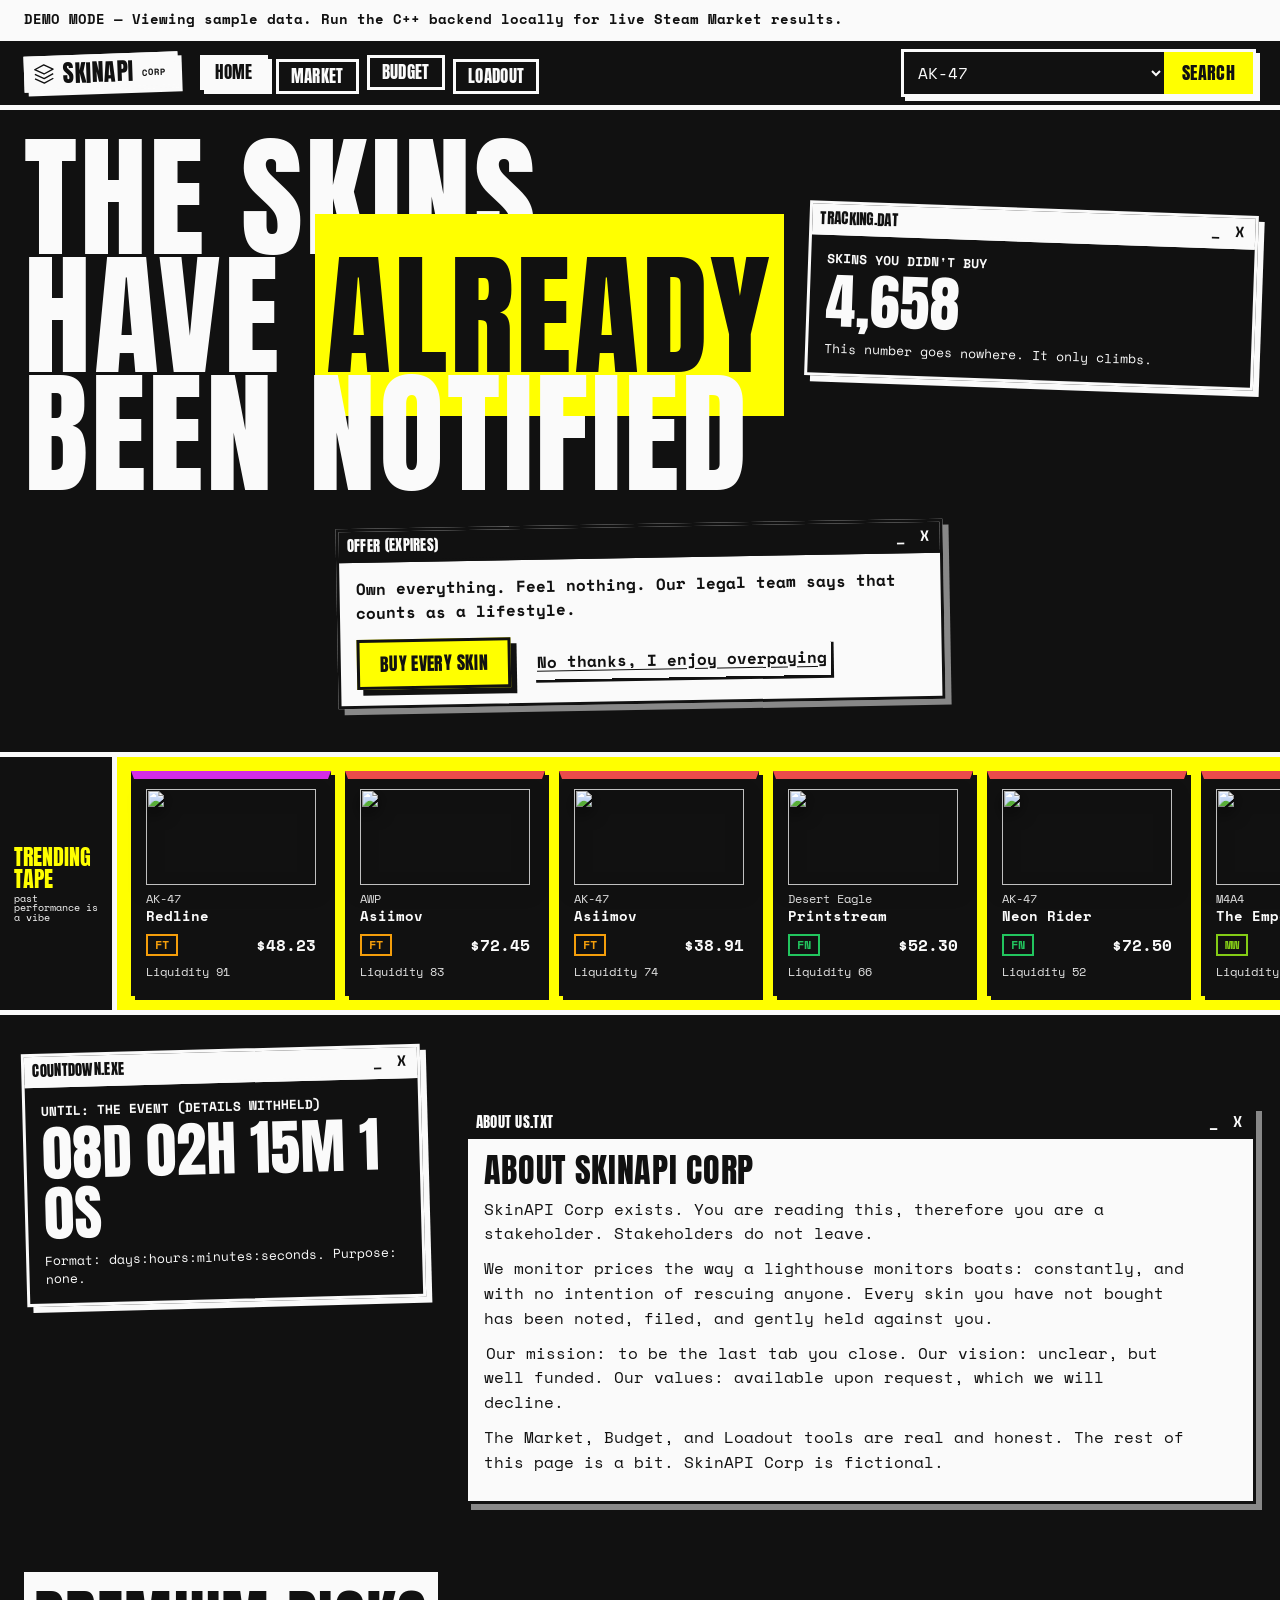
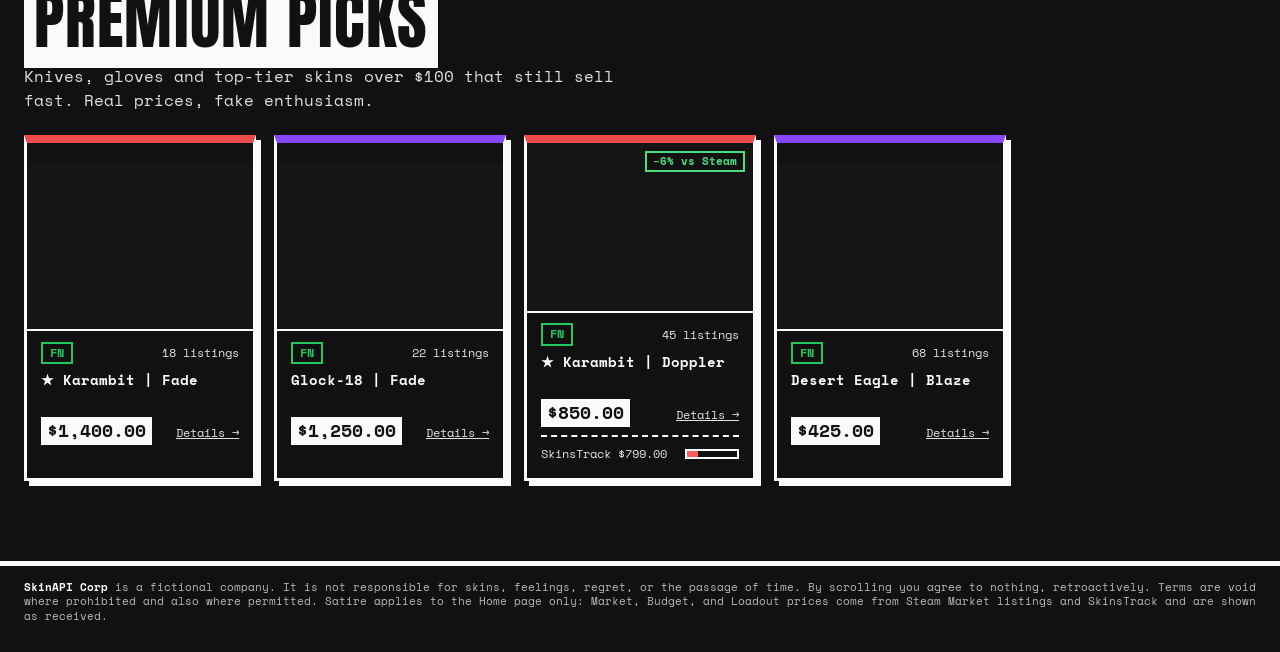
==== commit edb146a3: "Limit yellow to headline, primary buttons and ticker; soften black/white to #111/#fafafa Accent disc" ====
--- a/index.html
+++ b/index.html
@@ -3,7 +3,7 @@
 <head>
     <meta charset="UTF-8">
     <meta name="viewport" content="width=device-width, initial-scale=1.0">
-    <meta name="theme-color" content="#000000">
+    <meta name="theme-color" content="#111111">
     <title>SKINAPI CORP — CS2 Market</title>
     <link rel="preconnect" href="https://fonts.googleapis.com">
     <link rel="preconnect" href="https://fonts.gstatic.com" crossorigin>
@@ -59,7 +59,7 @@
                 <div class="win win-cta white">
                     <div class="win-bar"><span class="win-title">OFFER (EXPIRES)</span><span class="ctl" aria-hidden="true">_ X</span></div>
                     <div class="win-body">
-                        <p class="cta-copy">Own <mark>everything</mark>. Feel nothing. Our legal team says that counts as a lifestyle.</p>
+                        <p class="cta-copy">Own <b>everything</b>. Feel nothing. Our legal team says that counts as a lifestyle.</p>
                         <div class="cta-row">
                             <button type="button" id="checkoutTrapBtn" class="btn-optimize">BUY EVERY SKIN</button>
                             <button type="button" class="btn-guilt" data-goto="market">No thanks, I enjoy overpaying</button>
--- a/css/style.css
+++ b/css/style.css
@@ -1,19 +1,19 @@
 /* SkinAPI Corp: brutalist chaos world. Black, white, one yellow. */
 
 :root {
-    --bg: #000;
-    --surface: #000;
+    --bg: #111;
+    --surface: #111;
     --surface-2: #151515;
     --surface-3: #262626;
-    --border: #fff;
-    --border-strong: #fff;
-    --text: #fff;
+    --border: #fafafa;
+    --border-strong: #fafafa;
+    --text: #fafafa;
     --text-2: #e0e0e0;
     --text-3: #b8b8b8;
-    --accent: #FFFF00;
-    --accent-hover: #fff;
-    --accent-ink: #000;
-    --accent-soft: rgba(255, 255, 0, 0.14);
+    --accent: #fafafa;
+    --accent-hover: #111;
+    --accent-ink: #111;
+    --accent-soft: rgba(250, 250, 250, 0.14);
     --success: #4ADE80;
     --success-soft: rgba(74, 222, 128, 0.14);
     --danger: #FF5C5C;
@@ -36,8 +36,8 @@
     --gutter: 24px;
     --topbar-h: 60px;
     --yellow: #FFFF00;
-    --ink: #000;
-    --paper: #fff;
+    --ink: #111;
+    --paper: #fafafa;
     --bw: 3px;
     --shadow: 6px 6px 0 var(--accent);
 }
@@ -46,20 +46,20 @@
 
 html {
     color-scheme: dark;
-    scrollbar-color: var(--accent) #000;
+    scrollbar-color: var(--accent) #111;
     accent-color: var(--accent);
 }
-::selection { background: var(--accent); color: #000; }
+::selection { background: var(--yellow); color: #111; }
 input, textarea { caret-color: var(--accent); }
 ::-webkit-scrollbar { width: 14px; height: 14px; }
-::-webkit-scrollbar-track { background: #000; border-left: 2px solid #fff; }
-::-webkit-scrollbar-thumb { background: var(--accent); border: 2px solid #000; }
+::-webkit-scrollbar-track { background: #111; border-left: 2px solid #fafafa; }
+::-webkit-scrollbar-thumb { background: var(--accent); border: 2px solid #111; }
 
 body {
     background: var(--bg);
     color: var(--text);
     font-family: var(--font-ui);
-    font-size: 14px;
+    font-size: 16px;
     line-height: 1.55;
     min-height: 100vh;
     overflow-x: clip;
@@ -71,10 +71,12 @@
 
 /* Default underlined links, on purpose. */
 a { color: var(--accent); text-decoration: underline; text-underline-offset: 3px; }
-a:hover { background: var(--accent); color: #000; }
-
-/* Highlighter block: the one emphasis tool this world has. */
-mark, .hl { background: var(--accent); color: #000; padding: 0 0.15em; }
+a:hover { background: var(--accent); color: #111; }
+
+/* Accent discipline: yellow lives in three places only: headline highlighter, primary buttons, ticker tape. */
+mark, .hl { background: #fafafa; color: #111; padding: 0 0.15em; }
+/* The one yellow highlighter: the Home headline. */
+.mega mark { background: var(--yellow); color: #111; padding: 0 0.08em; }
 
 h1, h2, h3, .logo-text, .topnav-link, .slot-title, .side-label, .btn-search, .btn-apply,
 .btn-optimize, .modal h2, .win-bar { font-family: var(--font-display); font-weight: 400; text-transform: uppercase; letter-spacing: 0.02em; }
@@ -88,79 +90,80 @@
 }
 .skip-link {
     position: absolute; left: 8px; top: -60px; z-index: 300;
-    background: var(--accent); color: #000; padding: 10px 14px; font-weight: 700; border: var(--bw) solid #000;
+    background: var(--accent); color: #111; padding: 10px 14px; font-weight: 700; border: var(--bw) solid #111;
 }
 .skip-link:focus { top: 8px; }
 
 :focus-visible { outline: 3px solid var(--accent); outline-offset: 3px; }
 .win-bar :focus-visible, .btn-search:focus-visible, .btn-apply:focus-visible, .btn-optimize:focus-visible,
-.topnav-link.active:focus-visible, .logo:focus-visible { outline-color: #fff; outline-style: dashed; }
+.topnav-link.active:focus-visible, .logo:focus-visible { outline-color: #fafafa; outline-style: dashed; }
 
 /* ─── Window: the title-barred box used all over ────────── */
-.win { background: #000; border: var(--bw) solid #fff; box-shadow: var(--shadow); position: relative; min-width: 0; }
+.win { background: #111; color: var(--paper); border: var(--bw) solid #fafafa; box-shadow: var(--shadow); position: relative; min-width: 0; }
 .win-bar {
     display: flex; justify-content: space-between; align-items: center; gap: 8px;
-    background: var(--accent); color: #000; padding: 4px 8px; font-size: 15px; line-height: 1.3;
-    border-bottom: var(--bw) solid #fff;
+    background: var(--accent); color: #111; padding: 4px 8px; font-size: 15px; line-height: 1.3;
+    border-bottom: var(--bw) solid #fafafa;
 }
 .win-bar .ctl { font-family: var(--font-mono); font-weight: 700; letter-spacing: 0.2em; }
 .win-body { padding: 14px 16px 16px; }
-.win.white { background: #fff; color: #000; border-color: #000; box-shadow: 6px 6px 0 #fff; }
-.win.white .win-bar { background: #000; color: #fff; border-bottom-color: #000; }
-.win.white a { color: #000; }
-.win.white a:hover { background: #000; color: var(--accent); }
+.win.white { background: #fafafa; color: #111; border-color: #111; box-shadow: 6px 6px 0 #888; }
+.win.white :focus-visible { outline-color: #111; }
+.win.white .win-bar { background: #111; color: #fafafa; border-bottom-color: #111; }
+.win.white a { color: #111; }
+.win.white a:hover { background: #111; color: #fafafa; }
 
 /* ─── Demo banner ───────────────────────────────────────── */
 #demoBanner {
-    background: var(--accent); color: #000; border-bottom: var(--bw) solid #fff;
-    font-size: 12.5px; font-weight: 700; text-transform: uppercase;
-    padding: 8px var(--gutter); letter-spacing: 0.02em;
+    background: #fafafa; color: #111; border-bottom: var(--bw) solid #fafafa;
+    font-size: 14px; font-weight: 700;
+    padding: 8px var(--gutter);
 }
 
 /* ─── Topbar ────────────────────────────────────────────── */
-.topbar { position: sticky; top: 0; z-index: 50; background: #000; border-bottom: 5px solid #fff; }
+.topbar { position: sticky; top: 0; z-index: 50; background: #111; border-bottom: 5px solid #fafafa; }
 .topbar-inner {
     max-width: 1440px; margin: 0 auto; min-height: var(--topbar-h);
     padding: 8px var(--gutter); display: flex; align-items: center; gap: 14px 22px; flex-wrap: wrap;
 }
 .logo {
-    display: flex; align-items: center; gap: 8px; background: var(--accent); color: #000;
-    border: var(--bw) solid #fff; padding: 2px 10px 2px 6px; box-shadow: 4px 4px 0 #fff;
+    display: flex; align-items: center; gap: 8px; background: var(--accent); color: #111;
+    border: var(--bw) solid #fafafa; padding: 2px 10px 2px 6px; box-shadow: 4px 4px 0 #fafafa;
     transform: rotate(-2deg);
 }
-.logo:hover { background: #fff; color: #000; }
+.logo:hover { background: #fafafa; color: #111; }
 .logo-icon { width: 22px; height: 22px; }
 .logo-text { font-size: 24px; line-height: 1.1; color: inherit; }
 .logo-corp { font-family: var(--font-mono); font-size: 9px; font-weight: 700; align-self: flex-end; margin-bottom: 4px; }
 
 .topnav { display: flex; gap: 8px; }
 .topnav-link {
-    background: #000; border: var(--bw) solid #fff; color: #fff;
+    background: #111; border: var(--bw) solid #fafafa; color: #fafafa;
     padding: 4px 12px; font-size: 17px; line-height: 1.2;
 }
 .topnav-link:nth-child(even) { transform: translateY(4px); }
-.topnav-link:hover { background: #fff; color: #000; }
-.topnav-link.active { background: var(--accent); color: #000; box-shadow: 4px 4px 0 #fff; }
-
-.search-inline { margin-left: auto; display: flex; align-items: stretch; background: #000; border: var(--bw) solid #fff; box-shadow: 4px 4px 0 var(--accent); }
+.topnav-link:hover { background: #fafafa; color: #111; }
+.topnav-link.active { background: var(--accent); color: #111; box-shadow: 4px 4px 0 #fafafa; }
+
+.search-inline { margin-left: auto; display: flex; align-items: stretch; background: #111; border: var(--bw) solid #fafafa; box-shadow: 4px 4px 0 var(--accent); }
 .search-inline:focus-within { border-color: var(--accent); }
-.weapon-select { background: #000; border: 0; padding: 8px 10px; min-width: 190px; color: #fff; }
+.weapon-select { background: #111; border: 0; padding: 8px 10px; min-width: 190px; color: #fafafa; }
 .weapon-select:focus-visible { outline-offset: -3px; }
 
 .btn-search, .btn-apply, .btn-optimize {
-    background: var(--accent); color: #000; border: 0; font-size: 18px; padding: 6px 18px;
+    background: var(--yellow); color: #111; border: 0; font-size: 18px; padding: 6px 18px;
     text-decoration: none;
 }
-.btn-search:hover, .btn-apply:hover, .btn-optimize:hover { background: #fff; color: #000; }
-.btn-optimize { display: inline-flex; align-items: center; gap: 8px; padding: 8px 20px; border: var(--bw) solid #fff; box-shadow: var(--shadow); }
-.btn-optimize:hover { box-shadow: 2px 2px 0 var(--accent); transform: translate(4px, 4px); }
-.btn-apply { flex: 1; border: var(--bw) solid #fff; }
-.btn-reset { background: #000; border: var(--bw) solid #fff; padding: 6px 16px; color: #fff; text-transform: uppercase; font-weight: 700; }
-.btn-reset:hover { background: #fff; color: #000; }
-
-select, input[type="number"] { background: #000; border: var(--bw) solid #fff; padding: 8px 10px; }
+.btn-search:hover, .btn-apply:hover, .btn-optimize:hover { background: #fafafa; color: #111; }
+.btn-optimize { display: inline-flex; align-items: center; gap: 8px; padding: 8px 20px; border: var(--bw) solid #fafafa; box-shadow: var(--shadow); }
+.btn-optimize:hover { box-shadow: 2px 2px 0 var(--yellow); transform: translate(4px, 4px); }
+.btn-apply { flex: 1; border: var(--bw) solid #fafafa; }
+.btn-reset { background: #111; border: var(--bw) solid #fafafa; padding: 6px 16px; color: #fafafa; text-transform: uppercase; font-weight: 700; }
+.btn-reset:hover { background: #fafafa; color: #111; }
+
+select, input[type="number"] { background: #111; border: var(--bw) solid #fafafa; padding: 8px 10px; }
 select:hover, input[type="number"]:hover { border-color: var(--accent); }
-select option, select optgroup { background: #000; color: #fff; }
+select option, select optgroup { background: #111; color: #fafafa; }
 
 /* ─── Pages & layout ────────────────────────────────────── */
 .page { display: none; }
@@ -170,25 +173,25 @@
     max-width: 1440px; margin: 0 auto; padding: 28px var(--gutter);
     display: grid; grid-template-columns: minmax(0, 1fr) 270px; gap: 28px; align-items: start;
 }
-.sidebar { grid-column: 2; grid-row: 1; background: #000; border: var(--bw) solid #fff; box-shadow: var(--shadow); position: sticky; top: calc(var(--topbar-h) + 22px); margin-top: 18px; }
+.sidebar { grid-column: 2; grid-row: 1; background: #111; border: var(--bw) solid #fafafa; box-shadow: var(--shadow); position: sticky; top: calc(var(--topbar-h) + 22px); margin-top: 18px; }
 .results-panel { grid-column: 1; grid-row: 1; min-width: 0; }
 .sidebar-title {
     list-style: none; cursor: pointer; padding: 6px 12px; font-family: var(--font-display); font-size: 18px;
-    text-transform: uppercase; background: var(--accent); color: #000;
-}
-.sidebar[open] .sidebar-title { border-bottom: var(--bw) solid #fff; }
+    text-transform: uppercase; background: var(--accent); color: #111;
+}
+.sidebar[open] .sidebar-title { border-bottom: var(--bw) solid #fafafa; }
 .sidebar-title::-webkit-details-marker { display: none; }
 .sidebar-title::after { content: '[–]'; float: right; font-family: var(--font-mono); font-weight: 700; }
 .sidebar:not([open]) .sidebar-title::after { content: '[+]'; }
-.sidebar-title:focus-visible { outline-color: #fff; outline-offset: -5px; }
+.sidebar-title:focus-visible { outline-color: #fafafa; outline-offset: -5px; }
 .sidebar-body { padding: 16px; display: grid; gap: 18px; }
 fieldset { border: 0; min-width: 0; }
-.sidebar-label { display: block; font-size: 12px; font-weight: 700; text-transform: uppercase; color: #fff; margin-bottom: 8px; padding: 0; }
+.sidebar-label { display: block; font-size: 12px; font-weight: 700; text-transform: uppercase; color: #fafafa; margin-bottom: 8px; padding: 0; }
 .toggle-row .sidebar-label { margin-bottom: 0; }
 
 .price-row { display: flex; align-items: center; gap: 8px; }
 .price-sep { color: var(--text-3); }
-.price-field { display: flex; align-items: center; flex: 1; min-width: 0; background: #000; border: var(--bw) solid #fff; padding-left: 10px; }
+.price-field { display: flex; align-items: center; flex: 1; min-width: 0; background: #111; border: var(--bw) solid #fafafa; padding-left: 10px; }
 .price-field:focus-within { border-color: var(--accent); outline: 3px solid var(--accent); outline-offset: 2px; }
 .price-prefix { color: var(--accent); font-family: var(--font-mono); font-weight: 700; }
 .price-field input { background: transparent; border: 0; width: 100%; min-width: 0; padding: 8px 10px 8px 6px; outline: none; }
@@ -197,56 +200,56 @@
 .wear-group { display: flex; flex-wrap: wrap; gap: 6px; }
 .wear-chip { position: relative; cursor: pointer; }
 .wear-chip input { position: absolute; opacity: 0; inset: 0; cursor: pointer; }
-.wear-chip span { display: inline-block; min-width: 42px; text-align: center; padding: 4px 10px; border: 2px solid #fff; background: #000; font-weight: 700; color: #fff; }
-.wear-chip:hover span { background: #fff; color: #000; }
-.wear-chip input:checked + span { background: var(--accent); border-color: var(--accent); color: #000; }
+.wear-chip span { display: inline-block; min-width: 42px; text-align: center; padding: 4px 10px; border: 2px solid #fafafa; background: #111; font-weight: 700; color: #fafafa; }
+.wear-chip:hover span { background: #fafafa; color: #111; }
+.wear-chip input:checked + span { background: var(--accent); border-color: var(--accent); color: #111; }
 .wear-chip input:focus-visible + span { outline: 3px solid var(--accent); outline-offset: 2px; }
 
 .toggle-row { display: flex; align-items: center; justify-content: space-between; cursor: pointer; }
 .toggle-wrap { position: relative; width: 44px; height: 24px; flex: none; }
 .toggle-input { position: absolute; inset: 0; opacity: 0; cursor: pointer; z-index: 1; }
-.toggle-track { position: absolute; inset: 0; background: #000; border: var(--bw) solid #fff; }
-.toggle-track::after { content: ''; position: absolute; top: 2px; left: 2px; width: 14px; height: 14px; background: #fff; transition: transform 0.1s; }
+.toggle-track { position: absolute; inset: 0; background: #111; border: var(--bw) solid #fafafa; }
+.toggle-track::after { content: ''; position: absolute; top: 2px; left: 2px; width: 14px; height: 14px; background: #fafafa; transition: transform 0.1s; }
 .toggle-input:checked + .toggle-track { background: var(--accent); }
-.toggle-input:checked + .toggle-track::after { transform: translateX(20px); background: #000; }
+.toggle-input:checked + .toggle-track::after { transform: translateX(20px); background: #111; }
 .toggle-input:focus-visible + .toggle-track { outline: 3px solid var(--accent); outline-offset: 2px; }
 
 .sidebar-actions { display: flex; gap: 8px; }
 
 /* ─── Results header ────────────────────────────────────── */
-.results-header { display: flex; align-items: center; justify-content: space-between; gap: 12px; flex-wrap: wrap; margin-bottom: 18px; min-height: 36px; border-bottom: var(--bw) solid #fff; padding-bottom: 10px; }
-.results-count { color: #000; background: var(--accent); font-weight: 700; padding: 2px 8px; }
+.results-header { display: flex; align-items: center; justify-content: space-between; gap: 12px; flex-wrap: wrap; margin-bottom: 18px; min-height: 36px; border-bottom: var(--bw) solid #fafafa; padding-bottom: 10px; }
+.results-count { color: #111; background: var(--accent); font-weight: 700; padding: 2px 8px; }
 .results-count:empty { display: none; }
 .results-tools { display: flex; align-items: center; gap: 12px; }
 .sort-label { display: flex; align-items: center; gap: 8px; color: var(--text-2); font-size: 12px; text-transform: uppercase; font-weight: 700; }
 .sort-select { padding: 6px 8px; font-size: 13px; }
-.view-toggle { display: flex; border: var(--bw) solid #fff; }
-.view-btn { background: #000; border: 0; padding: 7px 10px; color: #fff; display: grid; place-items: center; }
-.view-btn:hover { background: #fff; color: #000; }
-.view-btn.active { background: var(--accent); color: #000; }
+.view-toggle { display: flex; border: var(--bw) solid #fafafa; }
+.view-btn { background: #111; border: 0; padding: 7px 10px; color: #fafafa; display: grid; place-items: center; }
+.view-btn:hover { background: #fafafa; color: #111; }
+.view-btn.active { background: var(--accent); color: #111; }
 .view-btn:focus-visible { outline-offset: -3px; }
 
 /* ─── Skin cards ────────────────────────────────────────── */
 .skin-grid { display: grid; gap: 20px 18px; grid-template-columns: repeat(auto-fill, minmax(220px, 1fr)); }
 .skin-card {
-    --rarity: #fff;
-    position: relative; display: block; background: #000; border: var(--bw) solid #fff;
-    border-top: 8px solid var(--rarity); box-shadow: 5px 5px 0 #fff; overflow: hidden;
+    --rarity: #fafafa;
+    position: relative; display: block; background: #111; border: var(--bw) solid #fafafa;
+    border-top: 8px solid var(--rarity); box-shadow: 5px 5px 0 #fafafa; overflow: hidden;
     transition: box-shadow 0.08s, transform 0.08s, border-color 0.08s;
 }
 .skin-card:hover { border-color: var(--accent); border-top-color: var(--rarity); box-shadow: 8px 8px 0 var(--accent); transform: translate(-3px, -3px); }
 
-.skin-img-wrap { position: relative; aspect-ratio: 4 / 3; display: grid; place-items: center; padding: 14px; background: var(--surface-2); border-bottom: 2px solid #fff; }
+.skin-img-wrap { position: relative; aspect-ratio: 4 / 3; display: grid; place-items: center; padding: 14px; background: var(--surface-2); border-bottom: 2px solid #fafafa; }
 .skin-img-wrap img { max-height: 100%; width: auto; object-fit: contain; filter: drop-shadow(0 6px 10px rgba(0,0,0,0.6)); }
 .skin-img-placeholder { font-size: 34px; color: var(--text-3); }
 .st-badge {
-    position: absolute; top: 8px; left: 8px; background: #000; border: 2px solid #FF9B5E;
+    position: absolute; top: 8px; left: 8px; background: #111; border: 2px solid #FF9B5E;
     color: #FF9B5E; font-size: 11px; font-weight: 700; padding: 1px 6px;
 }
 
 .skin-body { padding: 10px 14px 14px; position: relative; }
 .skin-wear-row { display: flex; align-items: center; justify-content: space-between; gap: 8px; margin-bottom: 6px; min-height: 24px; }
-.skin-wear-badge { font-size: 12px; font-weight: 700; padding: 0 7px; border: 2px solid currentColor; background: #000; }
+.skin-wear-badge { font-size: 12px; font-weight: 700; padding: 0 7px; border: 2px solid currentColor; background: #111; }
 .wear-fn { color: var(--wear-fn); }
 .wear-mw { color: var(--wear-mw); }
 .wear-ft { color: var(--wear-ft); }
@@ -255,18 +258,18 @@
 .skin-listings-badge { font-size: 11.5px; color: var(--text-2); }
 .skin-name { font-weight: 700; font-size: 13.5px; line-height: 1.35; margin-bottom: 10px; overflow-wrap: anywhere; min-height: 2.7em; }
 .skin-price-row { display: flex; align-items: baseline; justify-content: space-between; gap: 8px; }
-.skin-price { font-size: 18px; font-weight: 700; color: #000; background: var(--accent); padding: 0 6px; }
+.skin-price { font-size: 18px; font-weight: 700; color: #111; background: var(--accent); padding: 0 6px; }
 .btn-buy { font-size: 12px; color: var(--text-2); text-decoration: underline; }
 .skin-card:hover .btn-buy { color: var(--accent); }
 
 .skin-grid.list-mode { grid-template-columns: 1fr; gap: 12px; }
 .list-mode .skin-card { border-top-width: var(--bw); border-left: 10px solid var(--rarity); }
-.list-mode .skin-img-wrap { aspect-ratio: auto; height: 76px; padding: 6px 8px; border-bottom: 0; border-right: 2px solid #fff; }
+.list-mode .skin-img-wrap { aspect-ratio: auto; height: 76px; padding: 6px 8px; border-bottom: 0; border-right: 2px solid #fafafa; }
 .list-mode .skin-body { padding: 8px 14px; }
 .list-mode .skin-name { min-height: 0; margin-bottom: 4px; }
 
 /* ─── Skeletons ─────────────────────────────────────────── */
-.skin-card.skeleton { border-top-color: #fff; pointer-events: none; box-shadow: none; border-style: dashed; }
+.skin-card.skeleton { border-top-color: #fafafa; pointer-events: none; box-shadow: none; border-style: dashed; }
 .sk-img, .sk-line {
     background: repeating-linear-gradient(45deg, #1b1b1b 0 8px, #2a2a2a 8px 16px);
     animation: shimmer 1s linear infinite; background-size: 22.6px 22.6px;
@@ -278,119 +281,119 @@
 @keyframes shimmer { to { background-position: 22.6px 0; } }
 
 /* ─── Messages ──────────────────────────────────────────── */
-.msg-error, .msg-loading { grid-column: 1 / -1; padding: 24px; background: #000; border: var(--bw) dashed #fff; color: #fff; font-weight: 700; }
+.msg-error, .msg-loading { grid-column: 1 / -1; padding: 24px; background: #111; border: var(--bw) dashed #fafafa; color: #fafafa; font-weight: 700; }
 .msg-error { border-color: var(--danger); color: #FFB0B0; }
 
 /* ─── Budget & loadout pages ────────────────────────────── */
 .budget-wrap { max-width: 1200px; margin: 0 auto; padding: 30px var(--gutter) 56px; }
-.budget-header h1 { display: inline-block; font-size: clamp(38px, 6vw, 72px); line-height: 1; background: var(--accent); color: #000; padding: 2px 14px; margin-bottom: 14px; transform: rotate(-1deg); box-shadow: 6px 6px 0 #fff; }
+.budget-header h1 { display: inline-block; font-size: clamp(38px, 6vw, 72px); line-height: 1; background: var(--accent); color: #111; padding: 2px 14px; margin-bottom: 14px; transform: rotate(-1deg); box-shadow: 6px 6px 0 #fafafa; }
 .budget-header p { color: var(--text-2); max-width: 62ch; margin-bottom: 26px; }
-.budget-form { display: flex; flex-wrap: wrap; gap: 16px; align-items: flex-end; background: #000; border: var(--bw) solid #fff; box-shadow: var(--shadow); padding: 20px; margin: 0 0 30px 3%; }
+.budget-form { display: flex; flex-wrap: wrap; gap: 16px; align-items: flex-end; background: #111; border: var(--bw) solid #fafafa; box-shadow: var(--shadow); padding: 20px; margin: 0 0 30px 3%; }
 .budget-field { display: grid; gap: 6px; min-width: 160px; flex: 1; }
-.budget-field > label { font-size: 12px; font-weight: 700; text-transform: uppercase; color: #fff; }
+.budget-field > label { font-size: 12px; font-weight: 700; text-transform: uppercase; color: #fafafa; }
 .budget-weapon { flex: 2; }
 .budget-submit { flex: 0 0 auto; min-width: 0; }
 .field-hint { font-size: 12px; color: var(--text-3); }
-.optional-tag { font-size: 10px; color: #000; background: #fff; padding: 0 5px; margin-left: 4px; }
+.optional-tag { font-size: 10px; color: #111; background: #fafafa; padding: 0 5px; margin-left: 4px; }
 .loadout-total { font-size: 13px; color: var(--accent); margin-bottom: 8px; text-align: right; font-weight: 700; }
 
 .budget-summary { display: grid; grid-template-columns: repeat(auto-fit, minmax(150px, 1fr)); gap: 14px; margin-bottom: 24px; }
-.summary-card { background: #000; border: var(--bw) solid #fff; padding: 12px 14px; }
-.summary-card:nth-child(odd) { background: #fff; color: #000; border-color: #000; box-shadow: 4px 4px 0 var(--accent); }
+.summary-card { background: #111; border: var(--bw) solid #fafafa; padding: 12px 14px; }
+.summary-card:nth-child(odd) { background: #fafafa; color: #111; border-color: #111; box-shadow: 4px 4px 0 var(--accent); }
 .summary-label { font-size: 12px; font-weight: 700; text-transform: uppercase; margin-bottom: 4px; }
 .summary-value { font-size: 22px; font-weight: 700; }
 .summary-value.positive { color: var(--success); }
 .summary-card:nth-child(odd) .summary-value.positive { color: #006B2E; }
 
 .side-selector { display: grid; grid-template-columns: 1fr 1fr; gap: 16px; margin-bottom: 24px; max-width: 540px; }
-.side-btn { text-align: left; background: #000; border: var(--bw) solid #fff; padding: 12px 14px; display: grid; gap: 2px; }
-.side-btn:hover { background: #fff; color: #000; }
+.side-btn { text-align: left; background: #111; border: var(--bw) solid #fafafa; padding: 12px 14px; display: grid; gap: 2px; }
+.side-btn:hover { background: #fafafa; color: #111; }
 .side-btn:hover .side-sub { color: #222; }
 .side-label { font-size: 22px; }
 .side-sub { font-size: 12px; color: var(--text-2); }
-.side-btn.t-active { background: #EAB308; color: #000; box-shadow: 5px 5px 0 #fff; }
-.side-btn.ct-active { background: #60A5FA; color: #000; box-shadow: 5px 5px 0 #fff; }
-.side-btn.t-active .side-sub, .side-btn.ct-active .side-sub { color: #000; }
+.side-btn.t-active { background: #EAB308; color: #111; box-shadow: 5px 5px 0 #fafafa; }
+.side-btn.ct-active { background: #60A5FA; color: #111; box-shadow: 5px 5px 0 #fafafa; }
+.side-btn.t-active .side-sub, .side-btn.ct-active .side-sub { color: #111; }
 
 .loadout-slots { display: grid; gap: 34px; }
-.slot-header { display: flex; align-items: center; gap: 10px; margin-bottom: 14px; flex-wrap: wrap; border-bottom: var(--bw) solid #fff; padding-bottom: 6px; }
+.slot-header { display: flex; align-items: center; gap: 10px; margin-bottom: 14px; flex-wrap: wrap; border-bottom: var(--bw) solid #fafafa; padding-bottom: 6px; }
 .slot-icon { display: inline-flex; color: var(--accent); }
 .slot-title { font-size: 22px; flex: 1; min-width: 0; }
-.slot-budget-tag { font-size: 12px; font-weight: 700; color: #000; background: var(--accent); padding: 1px 8px; }
+.slot-budget-tag { font-size: 12px; font-weight: 700; color: #111; background: var(--accent); padding: 1px 8px; }
 
 /* ─── SkinsTrack: card extras, chip, detail modal ───────── */
 .blk { display: block; }
 button.skin-card { width: 100%; text-align: left; color: inherit; font: inherit; padding: 0; cursor: pointer; }
 button.skin-card:focus-visible { outline-offset: 4px; }
 .list-mode .skin-card { display: grid; grid-template-columns: 110px minmax(0, 1fr); align-items: center; }
-.skin-price-row.alt { margin-top: 8px; padding-top: 8px; border-top: 2px dashed #fff; align-items: center; }
+.skin-price-row.alt { margin-top: 8px; padding-top: 8px; border-top: 2px dashed #fafafa; align-items: center; }
 .skin-price-alt { font-size: 12px; color: var(--text-2); }
 
-.meter { display: inline-block; width: 54px; height: 10px; border: 2px solid #fff; background: #000; overflow: hidden; vertical-align: middle; }
+.meter { display: inline-block; width: 54px; height: 10px; border: 2px solid #fafafa; background: #111; overflow: hidden; vertical-align: middle; }
 .meter-fill { display: block; height: 100%; }
 .meter.high .meter-fill { background: var(--success); }
-.meter.mid .meter-fill { background: var(--accent); }
+.meter.mid .meter-fill { background: var(--wear-ft); }
 .meter.low .meter-fill { background: var(--danger); }
 
-.discount-badge { position: absolute; top: 8px; right: 8px; z-index: 1; font-family: var(--font-mono); font-size: 11px; font-weight: 700; padding: 0 6px; border: 2px solid currentColor; background: #000; }
+.discount-badge { position: absolute; top: 8px; right: 8px; z-index: 1; font-family: var(--font-mono); font-size: 11px; font-weight: 700; padding: 0 6px; border: 2px solid currentColor; background: #111; }
 .discount-badge.good { color: var(--success); }
 .discount-badge.bad { color: #FF8A8A; }
 .modal-tags .discount-badge { position: static; }
 
-.st-chip { font-family: var(--font-mono); font-size: 11.5px; font-weight: 700; color: #fff; border: 2px solid #fff; padding: 1px 8px; white-space: nowrap; }
-.st-chip.on { color: #000; background: var(--success); border-color: #000; }
-.st-chip.err { color: #000; background: var(--accent); }
+.st-chip { font-family: var(--font-mono); font-size: 11.5px; font-weight: 700; color: #fafafa; border: 2px solid #fafafa; padding: 1px 8px; white-space: nowrap; }
+.st-chip.on { color: #111; background: var(--success); border-color: #111; }
+.st-chip.err { color: #111; background: var(--danger); }
 .st-chip[hidden] { display: none; }
 
 .modal {
-    --rarity: #fff; margin: auto; padding: 0; border: var(--bw) solid #fff; border-top: 10px solid var(--rarity);
-    background: #000; color: #fff; box-shadow: 10px 10px 0 var(--accent);
+    --rarity: #fafafa; margin: auto; padding: 0; border: var(--bw) solid #fafafa; border-top: 10px solid var(--rarity);
+    background: #111; color: #fafafa; box-shadow: 10px 10px 0 var(--accent);
     width: min(580px, calc(100vw - 28px)); max-height: calc(100dvh - 28px); overflow: auto;
 }
 .modal::backdrop { background: rgba(0, 0, 0, 0.82); }
 .modal-card { position: relative; padding: 22px; display: grid; gap: 18px; }
-.modal-close { position: absolute; top: 10px; right: 10px; width: 36px; height: 36px; background: var(--accent); color: #000; border: var(--bw) solid #fff; font-size: 22px; line-height: 1; font-weight: 700; }
-.modal-close:hover { background: #fff; }
+.modal-close { position: absolute; top: 10px; right: 10px; width: 36px; height: 36px; background: var(--accent); color: #111; border: var(--bw) solid #fafafa; font-size: 22px; line-height: 1; font-weight: 700; }
+.modal-close:hover { background: #fafafa; }
 .modal-head { display: flex; gap: 16px; align-items: center; padding-right: 44px; }
 .modal-head img { width: 110px; flex: none; filter: drop-shadow(0 6px 10px rgba(0,0,0,0.6)); }
 .modal-head h2 { font-size: 24px; line-height: 1.15; margin-bottom: 8px; overflow-wrap: anywhere; }
 .modal-tags { display: flex; flex-wrap: wrap; gap: 6px; align-items: center; }
 .st-badge.static { position: static; }
-.rarity-tag { font-size: 12px; font-weight: 700; color: #fff; border: 2px solid var(--rarity); padding: 0 8px; }
+.rarity-tag { font-size: 12px; font-weight: 700; color: #fafafa; border: 2px solid var(--rarity); padding: 0 8px; }
 .cmp { display: grid; grid-template-columns: 1fr 1fr; gap: 14px; }
-.cmp-col { background: #000; border: var(--bw) solid #fff; padding: 12px; min-width: 0; }
-.cmp-col h3 { font-size: 15px; background: #fff; color: #000; margin: -12px -12px 10px; padding: 2px 10px; }
+.cmp-col { background: #111; border: var(--bw) solid #fafafa; padding: 12px; min-width: 0; }
+.cmp-col h3 { font-size: 15px; background: #fafafa; color: #111; margin: -12px -12px 10px; padding: 2px 10px; }
 .cmp-price { font-family: var(--font-mono); font-size: 22px; font-weight: 700; color: var(--accent); margin-bottom: 10px; }
 .cmp-none { color: var(--text-2); font-size: 13px; }
-.cmp-row { display: flex; justify-content: space-between; align-items: center; gap: 8px; padding: 5px 0; border-top: 2px dashed #fff; font-size: 13px; }
+.cmp-row { display: flex; justify-content: space-between; align-items: center; gap: 8px; padding: 5px 0; border-top: 2px dashed #fafafa; font-size: 13px; }
 .cmp-row dt { color: var(--text-2); }
 .cmp-row dd { font-family: var(--font-mono); }
 .modal-link { justify-content: center; text-decoration: none; }
 
 /* ─── Home: brutalist stage, tape, windows ─────────────── */
 .win-title { font-family: var(--font-display); }
-.win-close { background: #000; color: #fff; border: 2px solid #fff; font-family: var(--font-mono); font-weight: 700; line-height: 1; padding: 2px 8px; }
-.win-close:hover { background: #fff; color: #000; }
-.win-bar .win-close { border-color: #000; }
-.win-bar .win-close:hover { background: #000; color: var(--yellow); }
+.win-close { background: #111; color: #fafafa; border: 2px solid #fafafa; font-family: var(--font-mono); font-weight: 700; line-height: 1; padding: 2px 8px; }
+.win-close:hover { background: #fafafa; color: #111; }
+.win-bar .win-close { border-color: #111; }
+.win-bar .win-close:hover { background: #111; color: var(--yellow); }
 .btn-guilt {
     background: none; border: 0; color: inherit; font-weight: 700; text-decoration: underline;
     text-underline-offset: 3px; padding: 6px 4px; text-align: left;
 }
-.btn-guilt:hover { background: #000; color: var(--yellow); }
-.win:not(.white) .btn-guilt:hover { background: var(--yellow); color: #000; }
-.tiny, .tiny-label { font-size: 11px; line-height: 1.4; }
+.btn-guilt:hover { background: #111; color: #fafafa; }
+.win:not(.white) .btn-guilt:hover { background: #fafafa; color: #111; }
+.tiny, .tiny-label { font-size: 13px; line-height: 1.4; }
 .tiny-label { font-weight: 700; text-transform: uppercase; }
 .big-num { font-family: var(--font-display); font-size: clamp(34px, 5vw, 60px); line-height: 1; word-break: break-all; margin: 4px 0 8px; }
 
 .h-stage { position: relative; max-width: 1360px; margin: 0 auto; padding: 28px var(--gutter) 40px; display: grid; grid-template-columns: repeat(12, minmax(0, 1fr)); gap: 18px; }
 .mega { grid-column: 1 / 9; grid-row: 1 / 3; font-size: clamp(46px, 10.5vw, 150px); line-height: 0.88; text-wrap: balance; overflow-wrap: anywhere; }
 .win-tracker { grid-column: 9 / 13; grid-row: 1; margin: 70px 0 0 -50px; transform: rotate(2deg); z-index: 2; }
-.win-cta { grid-column: 4 / 10; grid-row: 3; margin: -34px 0 0 0; transform: rotate(-1deg); z-index: 3; }
+.win-cta { grid-column: 4 / 10; grid-row: 3; margin: 14px 0 0 0; transform: rotate(-1deg); z-index: 3; }
 .cta-copy { font-weight: 700; font-size: 16px; margin-bottom: 14px; }
 .cta-row { display: flex; flex-wrap: wrap; gap: 10px 22px; align-items: center; }
-.win.white .btn-optimize { border-color: #000; box-shadow: 6px 6px 0 #000; }
-.win.white .btn-optimize:hover { background: #000; color: var(--yellow); box-shadow: 2px 2px 0 #000; }
+.win.white .btn-optimize { border-color: #111; box-shadow: 6px 6px 0 #111; }
+.win.white .btn-optimize:hover { background: #111; color: #fafafa; box-shadow: 2px 2px 0 #111; }
 
 .h-stage-2 { padding-top: 34px; }
 .win-count { grid-column: 1 / 5; transform: rotate(-1.5deg); align-self: start; }
@@ -399,9 +402,9 @@
 .win-about p { margin-bottom: 10px; max-width: 70ch; }
 
 /* Trending tape: a hard yellow strip with a label block. */
-.tape { display: flex; align-items: stretch; border-top: 5px solid #fff; border-bottom: 5px solid #fff; background: var(--yellow); color: #000; margin-top: 8px; }
-.tape-label { flex: none; background: #000; color: var(--yellow); padding: 8px 14px; font-family: var(--font-display); font-size: 22px; line-height: 1; text-transform: uppercase; display: grid; align-content: center; gap: 4px; border-right: 5px solid #fff; z-index: 1; }
-.tape-label small { font-family: var(--font-mono); font-size: 9.5px; color: #fff; text-transform: none; max-width: 14ch; }
+.tape { display: flex; align-items: stretch; border-top: 5px solid #fafafa; border-bottom: 5px solid #fafafa; background: var(--yellow); color: #111; margin-top: 8px; }
+.tape-label { flex: none; background: #111; color: var(--yellow); padding: 8px 14px; font-family: var(--font-display); font-size: 22px; line-height: 1; text-transform: uppercase; display: grid; align-content: center; gap: 4px; border-right: 5px solid #fafafa; z-index: 1; }
+.tape-label small { font-family: var(--font-mono); font-size: 9.5px; color: #fafafa; text-transform: none; max-width: 14ch; }
 .ticker { position: relative; overflow: hidden; padding: 14px 0; flex: 1; min-width: 0; }
 .ticker-track { display: flex; gap: 14px; width: max-content; list-style: none; padding-left: 14px; animation: ticker var(--ticker-duration, 60s) linear infinite; }
 .ticker:hover .ticker-track, .ticker:focus-within .ticker-track, .ticker.is-paused .ticker-track { animation-play-state: paused; }
@@ -413,17 +416,17 @@
 .tape:has(.ticker[hidden]) { display: none; }
 
 .trend-tile {
-    --rarity: #000; display: grid; gap: 6px; width: 200px; padding: 10px 12px 12px; text-align: left;
-    background: #000; color: #fff; border: var(--bw) solid #000; border-top: 8px solid var(--rarity); box-shadow: 4px 4px 0 #000;
-}
-.trend-tile:hover { background: #fff; color: #000; }
+    --rarity: #111; display: grid; gap: 6px; width: 200px; padding: 10px 12px 12px; text-align: left;
+    background: #111; color: #fafafa; border: var(--bw) solid #111; border-top: 8px solid var(--rarity); box-shadow: 4px 4px 0 #111;
+}
+.trend-tile:hover { background: #fafafa; color: #111; }
 .trend-tile:hover .trend-weapon, .trend-tile:hover .trend-liq { color: #222; }
 .trend-tile img, .trend-img-empty { width: 100%; height: 96px; object-fit: contain; filter: drop-shadow(0 6px 8px rgba(0,0,0,0.6)); }
 .trend-name { display: grid; font-weight: 700; font-size: 13.5px; line-height: 1.3; min-height: 2.6em; }
 .trend-weapon { font-size: 12px; font-weight: 400; color: var(--text-2); }
 .trend-meta { display: flex; align-items: center; justify-content: space-between; gap: 8px; }
-.trend-price { font-family: var(--font-mono); font-weight: 700; color: var(--yellow); }
-.trend-tile:hover .trend-price { color: #000; background: var(--yellow); padding: 0 4px; }
+.trend-price { font-family: var(--font-mono); font-weight: 700; color: #fafafa; }
+.trend-tile:hover .trend-price { color: #111; }
 .trend-liq { font-family: var(--font-mono); font-size: 11.5px; color: var(--text-2); }
 
 .home-section { max-width: 1360px; margin: 0 auto; padding: 44px var(--gutter) 40px; }
@@ -437,8 +440,8 @@
 @media (max-width: 520px) { .trend-tile { width: 168px; } .tape-label { font-size: 17px; padding: 6px 8px; } .tape-label small { display: none; } }
 
 /* ─── Footer ────────────────────────────────────────────── */
-.legal { max-width: 1440px; margin: 40px auto 0; padding: 14px var(--gutter) 28px; border-top: 5px solid #fff; font-size: 10.5px; line-height: 1.4; color: var(--text-3); }
-.legal strong { color: #fff; }
+.legal { max-width: 1440px; margin: 40px auto 0; padding: 14px var(--gutter) 28px; border-top: 5px solid #fafafa; font-size: 10.5px; line-height: 1.4; color: var(--text-3); }
+.legal strong { color: #fafafa; }
 
 /* ─── Responsive ────────────────────────────────────────── */
 @media (max-width: 900px) {
--- a/css/chaos.css
+++ b/css/chaos.css
@@ -0,0 +1,42 @@
+/* Chaos layer: fallbacks (low specificity) + hover chaos. */
+:where(.win) { background: var(--paper, #fff); color: var(--ink, #000); border: 3px solid var(--ink, #000); box-shadow: 6px 6px 0 var(--ink, #000); font-family: var(--font-mono, monospace); }
+:where(.win-bar) { display: flex; justify-content: space-between; align-items: center; gap: 12px; background: var(--ink, #000); color: var(--yellow, #FFFF00); padding: 4px 8px; font-family: var(--font-display, Impact, sans-serif); text-transform: uppercase; letter-spacing: .04em; }
+:where(.win-close) { background: var(--yellow, #FFFF00); color: var(--ink, #000); border: 2px solid var(--paper, #fff); font: inherit; cursor: pointer; min-width: 28px; min-height: 28px; }
+:where(.win-body) { padding: 14px; }
+:where(.btn-guilt) { background: var(--paper, #fff); color: var(--ink, #000); border: 2px solid var(--ink, #000); box-shadow: 3px 3px 0 var(--ink, #000); font: inherit; padding: 8px 12px; cursor: pointer; }
+:where(.hl) { background: var(--yellow, #FFFF00); color: var(--ink, #000); }
+
+#chaosLayer { position: relative; z-index: 900; }
+.chaos-modal { position: fixed; inset: 0; z-index: 1000; display: grid; place-items: center; padding: 16px; }
+.chaos-backdrop { position: absolute; inset: 0; background: rgba(0, 0, 0, .75); }
+.chaos-modal .win { position: relative; width: min(480px, 100%); }
+.chaos-h { font-family: var(--font-display, Impact, sans-serif); text-transform: uppercase; font-size: 1.6rem; margin: 0 0 8px; }
+.chaos-actions { display: flex; flex-direction: column; gap: 10px; margin-top: 12px; }
+.chaos-progress { height: 22px; border: 3px solid var(--ink, #000); margin-top: 12px; }
+.chaos-progress[hidden] { display: none; }
+.chaos-progress span { display: block; height: 100%; background: var(--yellow, #FFFF00); border-right: 3px solid var(--ink, #000); }
+
+/* Non-modal popups sit below the top nav area and never block it. */
+.chaos-popup { position: fixed; left: var(--px, 20%); top: calc(90px + var(--py, 0%)); width: min(340px, calc(100vw - 24px)); z-index: 950; }
+@media (max-width: 600px) { .chaos-popup { left: 12px; top: auto; bottom: 12px; } }
+
+.chaos-banner { position: fixed; left: 0; right: 0; bottom: 0; z-index: 990; background: var(--yellow, #FFFF00); color: #000; border-top: 4px solid #000; padding: 10px 16px; font: 700 .85rem var(--font-mono, monospace); text-transform: uppercase; }
+html.chaos-override body { filter: invert(1) hue-rotate(180deg); }
+html.chaos-override .chaos-banner { filter: none; }
+
+/* Drop schedule */
+.chaos-schedule { list-style: none; margin: 8px 0 0; padding: 0; font: .8rem var(--font-mono, monospace); text-transform: uppercase; }
+.chaos-schedule li { border-top: 2px solid var(--ink, #000); padding: 3px 0; }
+
+/* Hover chaos: decorative only. */
+@media (prefers-reduced-motion: no-preference) {
+    @keyframes chaos-jitter { 0%, 100% { transform: translate(0, 0); } 25% { transform: translate(-2px, 1px) skewX(-2deg); } 50% { transform: translate(2px, -1px); } 75% { transform: translate(-1px, -2px) skewX(2deg); } }
+    .hl:hover, .btn-guilt:hover, #page-home h1:hover, #page-home h2:hover { animation: chaos-jitter .18s steps(2) infinite; }
+    .win-bar:hover { animation: chaos-jitter .25s steps(2) 3; }
+}
+.hl:hover { background: var(--ink, #000); color: var(--yellow, #FFFF00); }
+.btn-guilt:hover { background: var(--ink, #000); color: var(--yellow, #FFFF00); }
+.win-bar:hover { filter: invert(1); }
+@media (prefers-reduced-motion: reduce) {
+    .hl:hover, .btn-guilt:hover, #page-home h1:hover, #page-home h2:hover, .win-bar:hover { animation: none; transform: none; }
+}
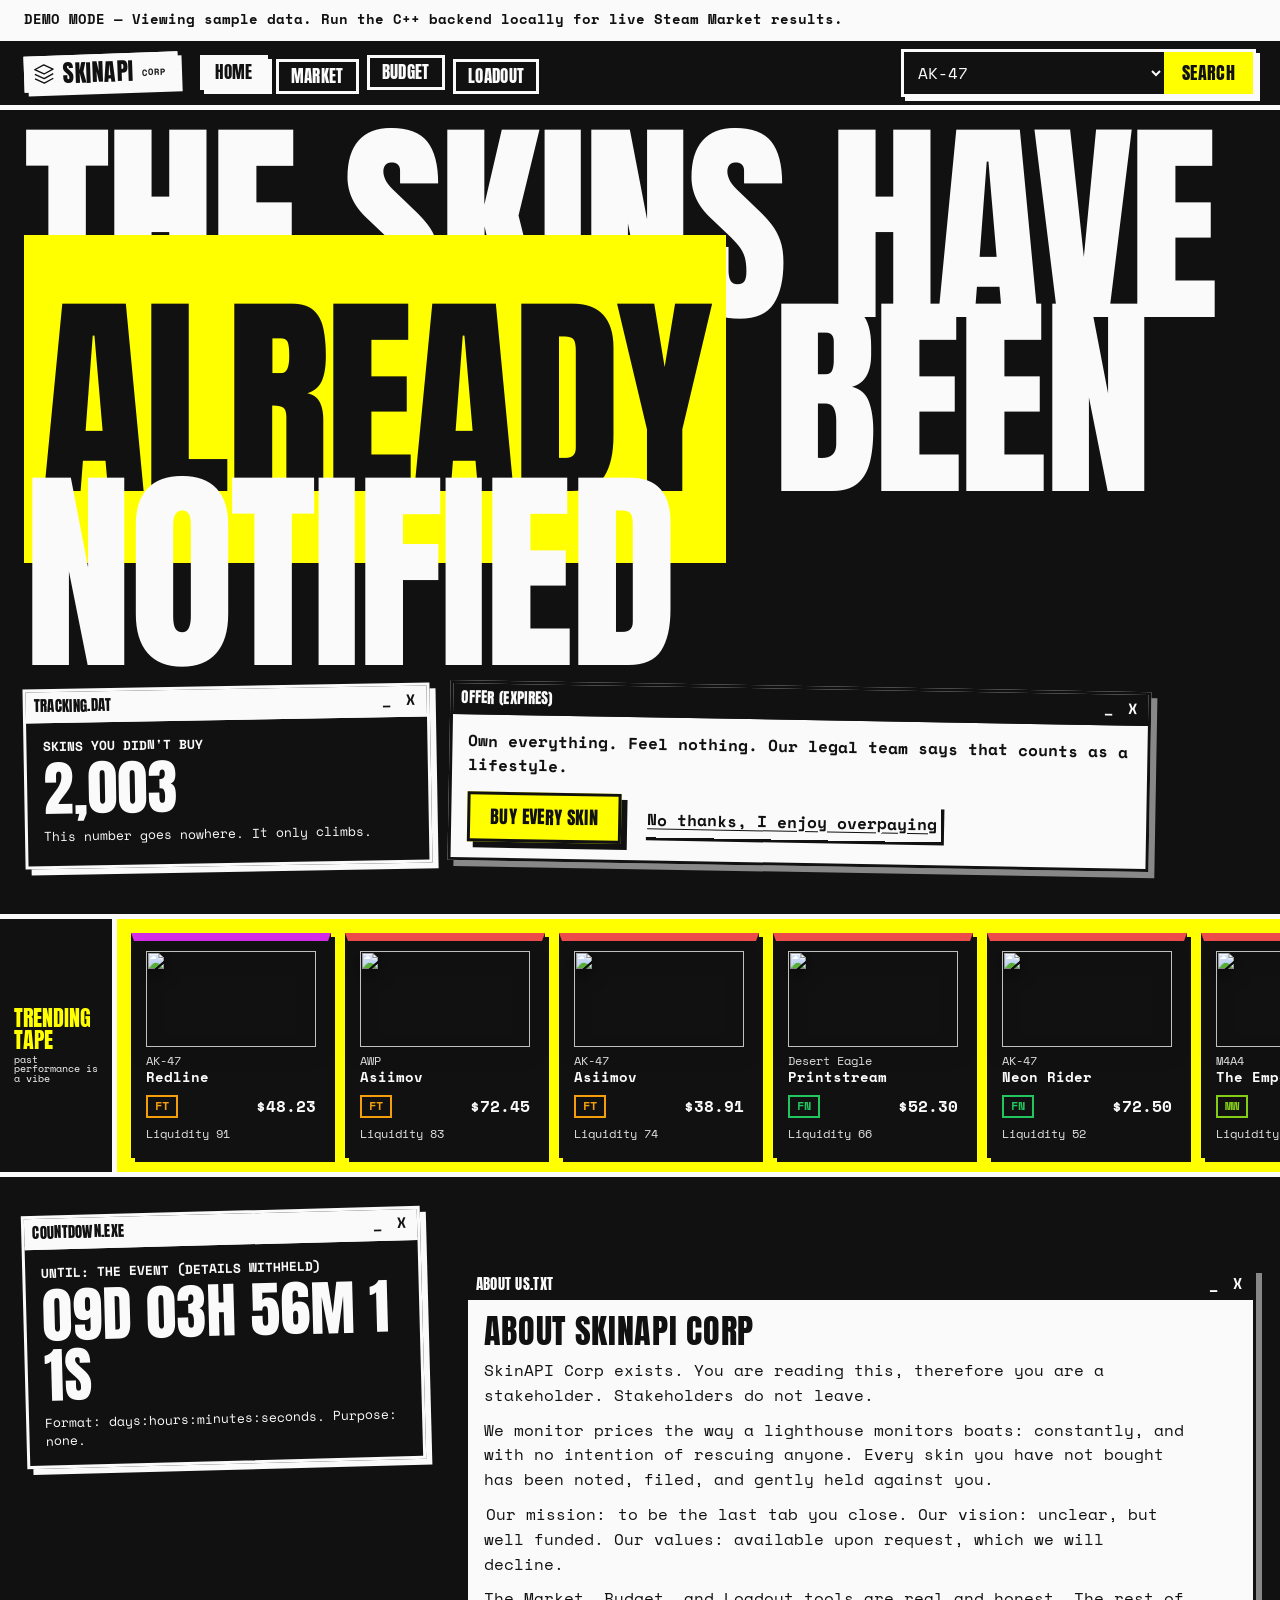
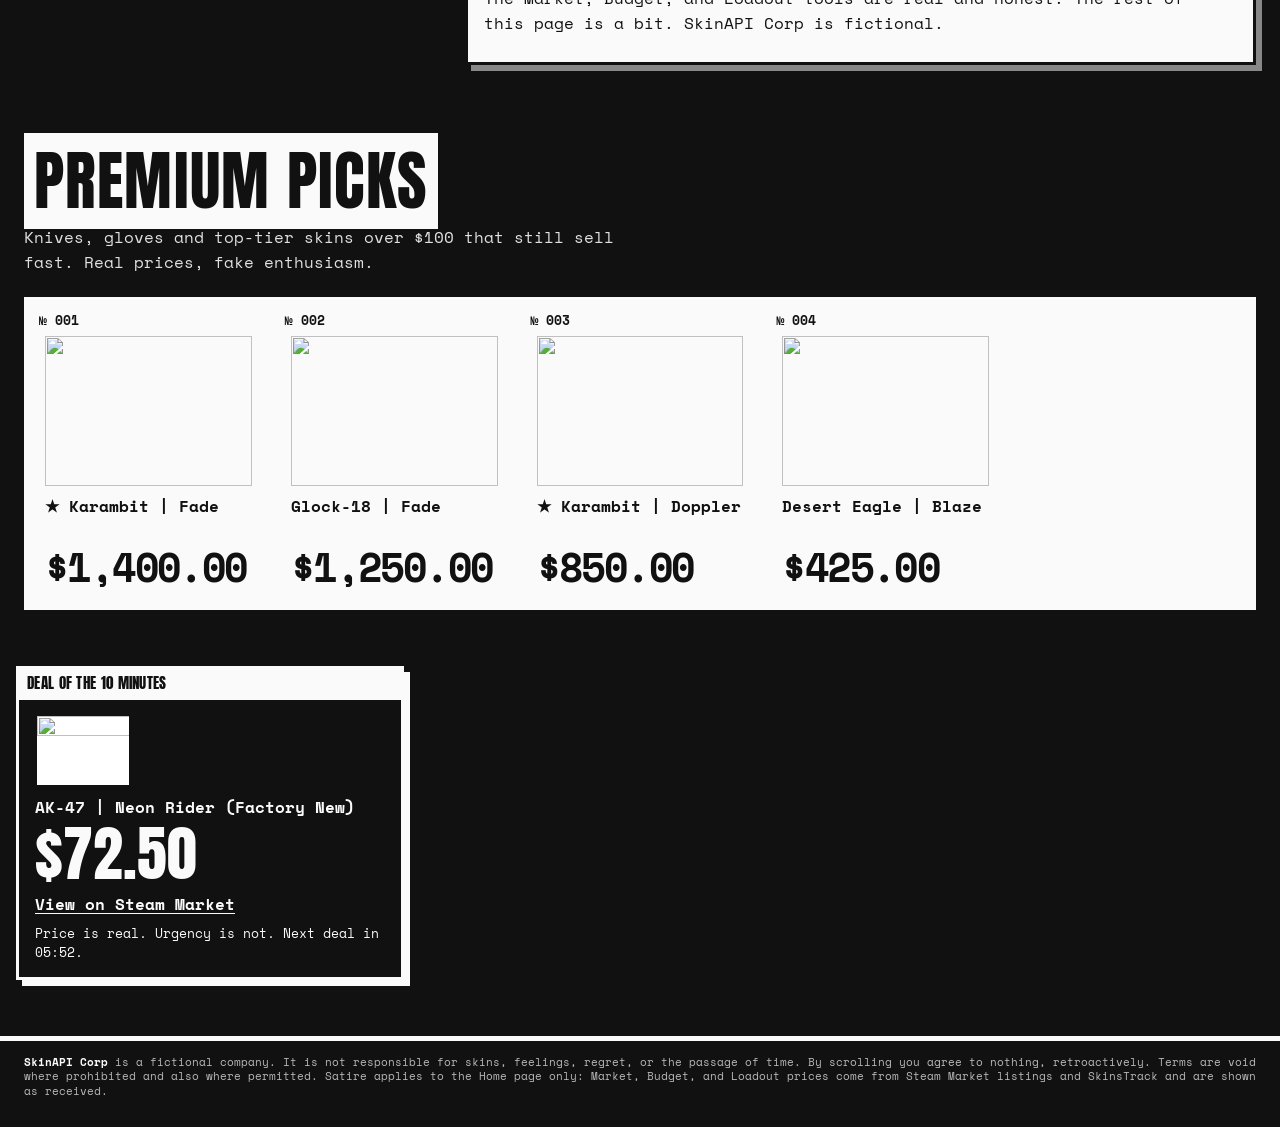
==== commit c68a9def: "Render Home premium picks as stark Balenciaga-style tiles Image, name and an oversized mono price on" ====
--- a/index.html
+++ b/index.html
@@ -100,7 +100,7 @@
             <div class="home-section">
                 <h2><mark>Premium picks</mark></h2>
                 <p>Knives, gloves and top-tier skins over $100 that still sell fast. Real prices, fake enthusiasm.</p>
-                <div id="premiumGrid" class="skin-grid" aria-live="polite"></div>
+                <div id="premiumGrid" class="skin-grid premium-grid" aria-live="polite"></div>
             </div>
         </section>
 
--- a/css/style.css
+++ b/css/style.css
@@ -375,7 +375,7 @@
 .win-close { background: #111; color: #fafafa; border: 2px solid #fafafa; font-family: var(--font-mono); font-weight: 700; line-height: 1; padding: 2px 8px; }
 .win-close:hover { background: #fafafa; color: #111; }
 .win-bar .win-close { border-color: #111; }
-.win-bar .win-close:hover { background: #111; color: var(--yellow); }
+.win-bar .win-close:hover { background: #111; color: #fafafa; }
 .btn-guilt {
     background: none; border: 0; color: inherit; font-weight: 700; text-decoration: underline;
     text-underline-offset: 3px; padding: 6px 4px; text-align: left;
@@ -387,9 +387,11 @@
 .big-num { font-family: var(--font-display); font-size: clamp(34px, 5vw, 60px); line-height: 1; word-break: break-all; margin: 4px 0 8px; }
 
 .h-stage { position: relative; max-width: 1360px; margin: 0 auto; padding: 28px var(--gutter) 40px; display: grid; grid-template-columns: repeat(12, minmax(0, 1fr)); gap: 18px; }
-.mega { grid-column: 1 / 9; grid-row: 1 / 3; font-size: clamp(46px, 10.5vw, 150px); line-height: 0.88; text-wrap: balance; overflow-wrap: anywhere; }
-.win-tracker { grid-column: 9 / 13; grid-row: 1; margin: 70px 0 0 -50px; transform: rotate(2deg); z-index: 2; }
-.win-cta { grid-column: 4 / 10; grid-row: 3; margin: 14px 0 0 0; transform: rotate(-1deg); z-index: 3; }
+/* Type bleed: headline sized to the viewport, tight leading, running off the right edge. Clipped on the hero only. */
+.h-stage:first-child { max-width: none; padding-right: 0; overflow-x: clip; }
+.mega { grid-column: 1 / -1; grid-row: 1; font-size: clamp(56px, 17vw, 340px); line-height: 0.8; letter-spacing: -0.02em; margin-right: -6vw; margin-bottom: 8px; }
+.win-tracker { grid-column: 1 / 5; grid-row: 2; margin: 0; transform: rotate(-1deg); z-index: 2; }
+.win-cta { grid-column: 5 / 12; grid-row: 2; margin: 0 var(--gutter) 0 0; transform: rotate(1deg); z-index: 3; }
 .cta-copy { font-weight: 700; font-size: 16px; margin-bottom: 14px; }
 .cta-row { display: flex; flex-wrap: wrap; gap: 10px 22px; align-items: center; }
 .win.white .btn-optimize { border-color: #111; box-shadow: 6px 6px 0 #111; }
@@ -400,6 +402,17 @@
 .win-about { grid-column: 5 / 13; margin-top: 56px; margin-left: 24px; }
 .win-about h2 { font-size: 34px; line-height: 1; margin-bottom: 10px; }
 .win-about p { margin-bottom: 10px; max-width: 70ch; }
+
+/* Premium picks: stark white tiles, huge mono price, nothing else. */
+.premium-grid { gap: 3px; grid-template-columns: repeat(auto-fill, minmax(240px, 1fr)); background: #fafafa; border: 3px solid #fafafa; }
+.prem-tile { position: relative; display: grid; gap: 10px; align-content: start; width: 100%; text-align: left; background: #fafafa; color: #111; border: 0; padding: 36px 18px 20px; }
+.prem-tile:hover { background: #111; color: #fafafa; }
+.prem-tile:focus-visible { outline: 3px solid #111; outline-offset: -6px; }
+.prem-tile:hover:focus-visible { outline-color: #fafafa; }
+.prem-no { position: absolute; top: 10px; left: 12px; font-family: var(--font-mono); font-size: 13px; font-weight: 700; }
+.prem-tile img, .prem-img-empty { width: 100%; height: 150px; object-fit: contain; }
+.prem-name { font-weight: 700; font-size: 16px; line-height: 1.3; min-height: 2.6em; overflow-wrap: anywhere; }
+.prem-price { font-family: var(--font-mono); font-weight: 700; font-size: clamp(28px, 3.4vw, 40px); line-height: 1; letter-spacing: -0.04em; }
 
 /* Trending tape: a hard yellow strip with a label block. */
 .tape { display: flex; align-items: stretch; border-top: 5px solid #fafafa; border-bottom: 5px solid #fafafa; background: var(--yellow); color: #111; margin-top: 8px; }
--- a/css/chaos.css
+++ b/css/chaos.css
@@ -28,6 +28,13 @@
 .chaos-schedule { list-style: none; margin: 8px 0 0; padding: 0; font: .8rem var(--font-mono, monospace); text-transform: uppercase; }
 .chaos-schedule li { border-top: 2px solid var(--ink, #000); padding: 3px 0; }
 
+/* Deal of the 10 minutes: static block appended after the Home stages, never over the headline or nav. */
+.chaos-deal { position: static; padding: 16px; max-width: 420px; }
+.chaos-deal-img { display: block; max-width: 100%; height: auto; background: #fff; border: 2px solid var(--ink, #000); margin-bottom: 8px; }
+.chaos-deal-name { font-weight: 700; margin: 0 0 4px; overflow-wrap: anywhere; }
+.chaos-deal-price { margin: 0 0 8px; }
+.chaos-deal-link { display: inline-block; margin-bottom: 8px; color: inherit; font-weight: 700; text-decoration: underline; }
+
 /* Hover chaos: decorative only. */
 @media (prefers-reduced-motion: no-preference) {
     @keyframes chaos-jitter { 0%, 100% { transform: translate(0, 0); } 25% { transform: translate(-2px, 1px) skewX(-2deg); } 50% { transform: translate(2px, -1px); } 75% { transform: translate(-1px, -2px) skewX(2deg); } }
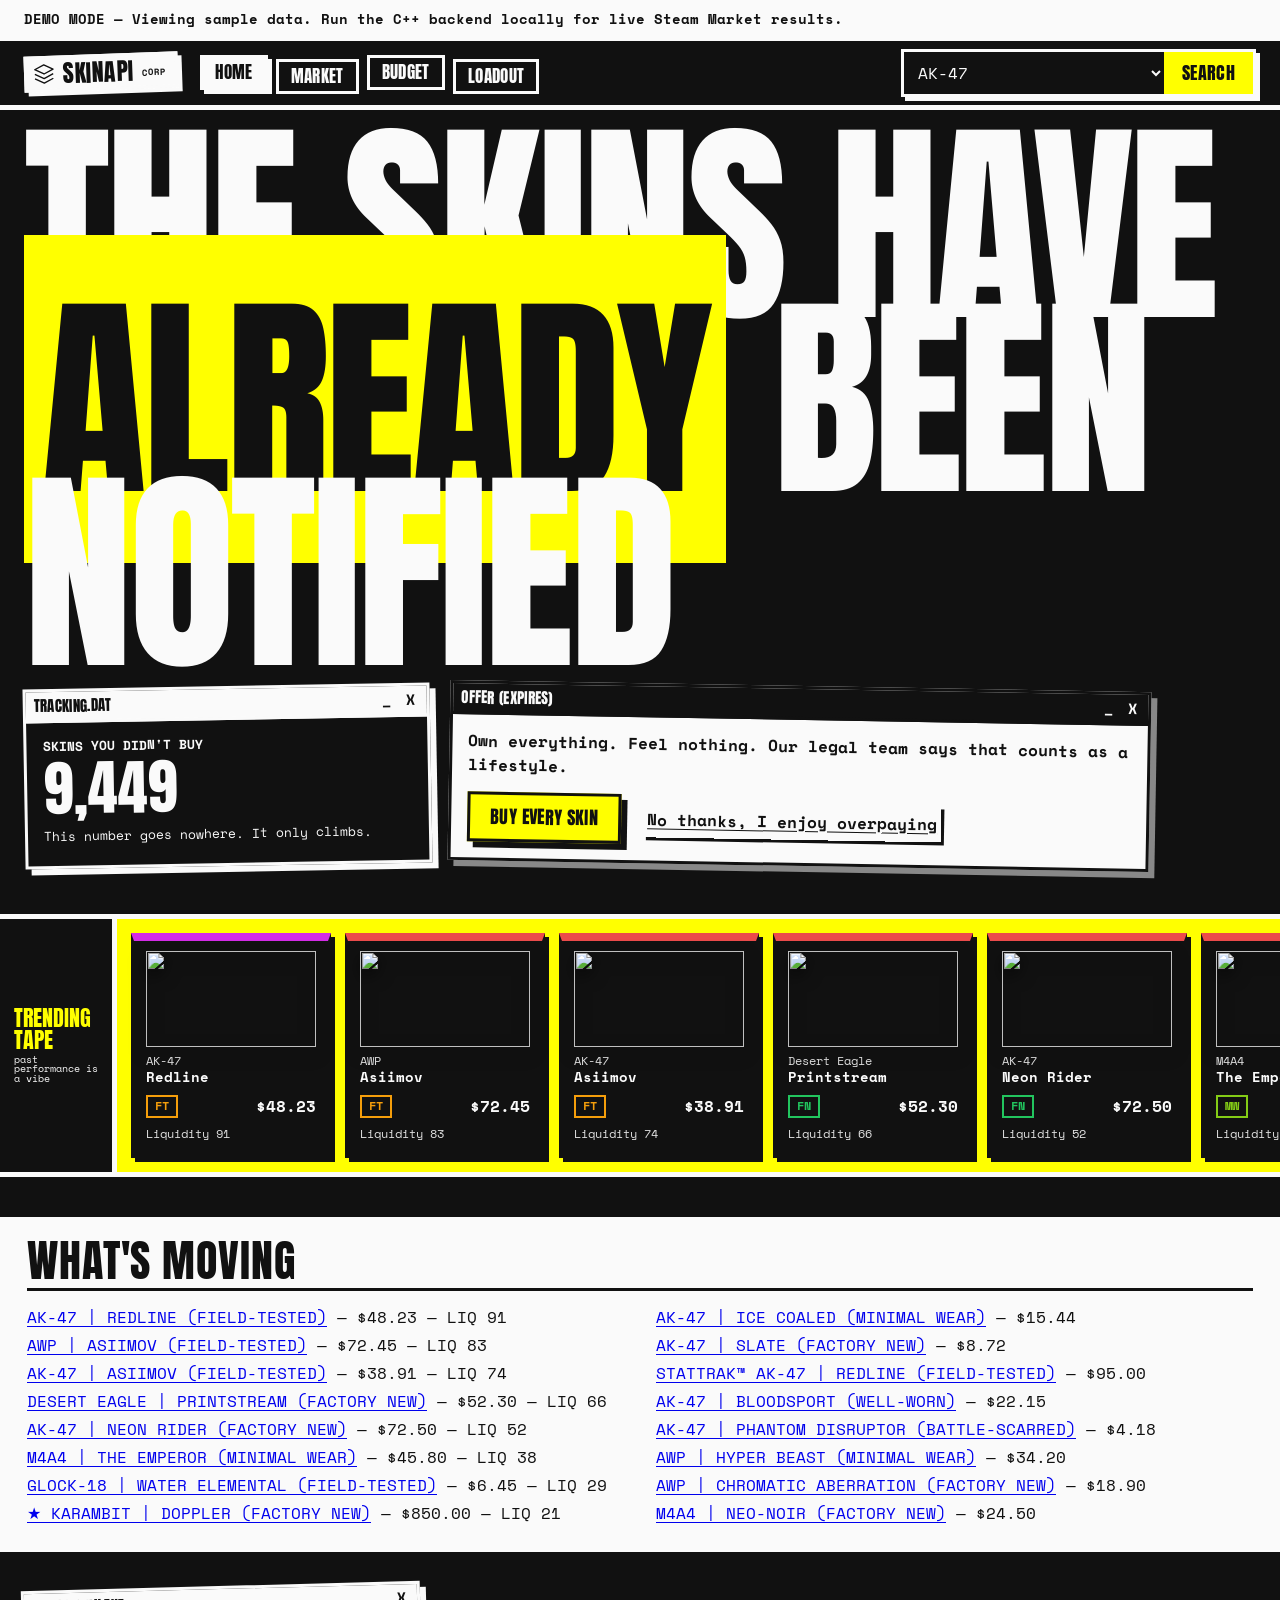
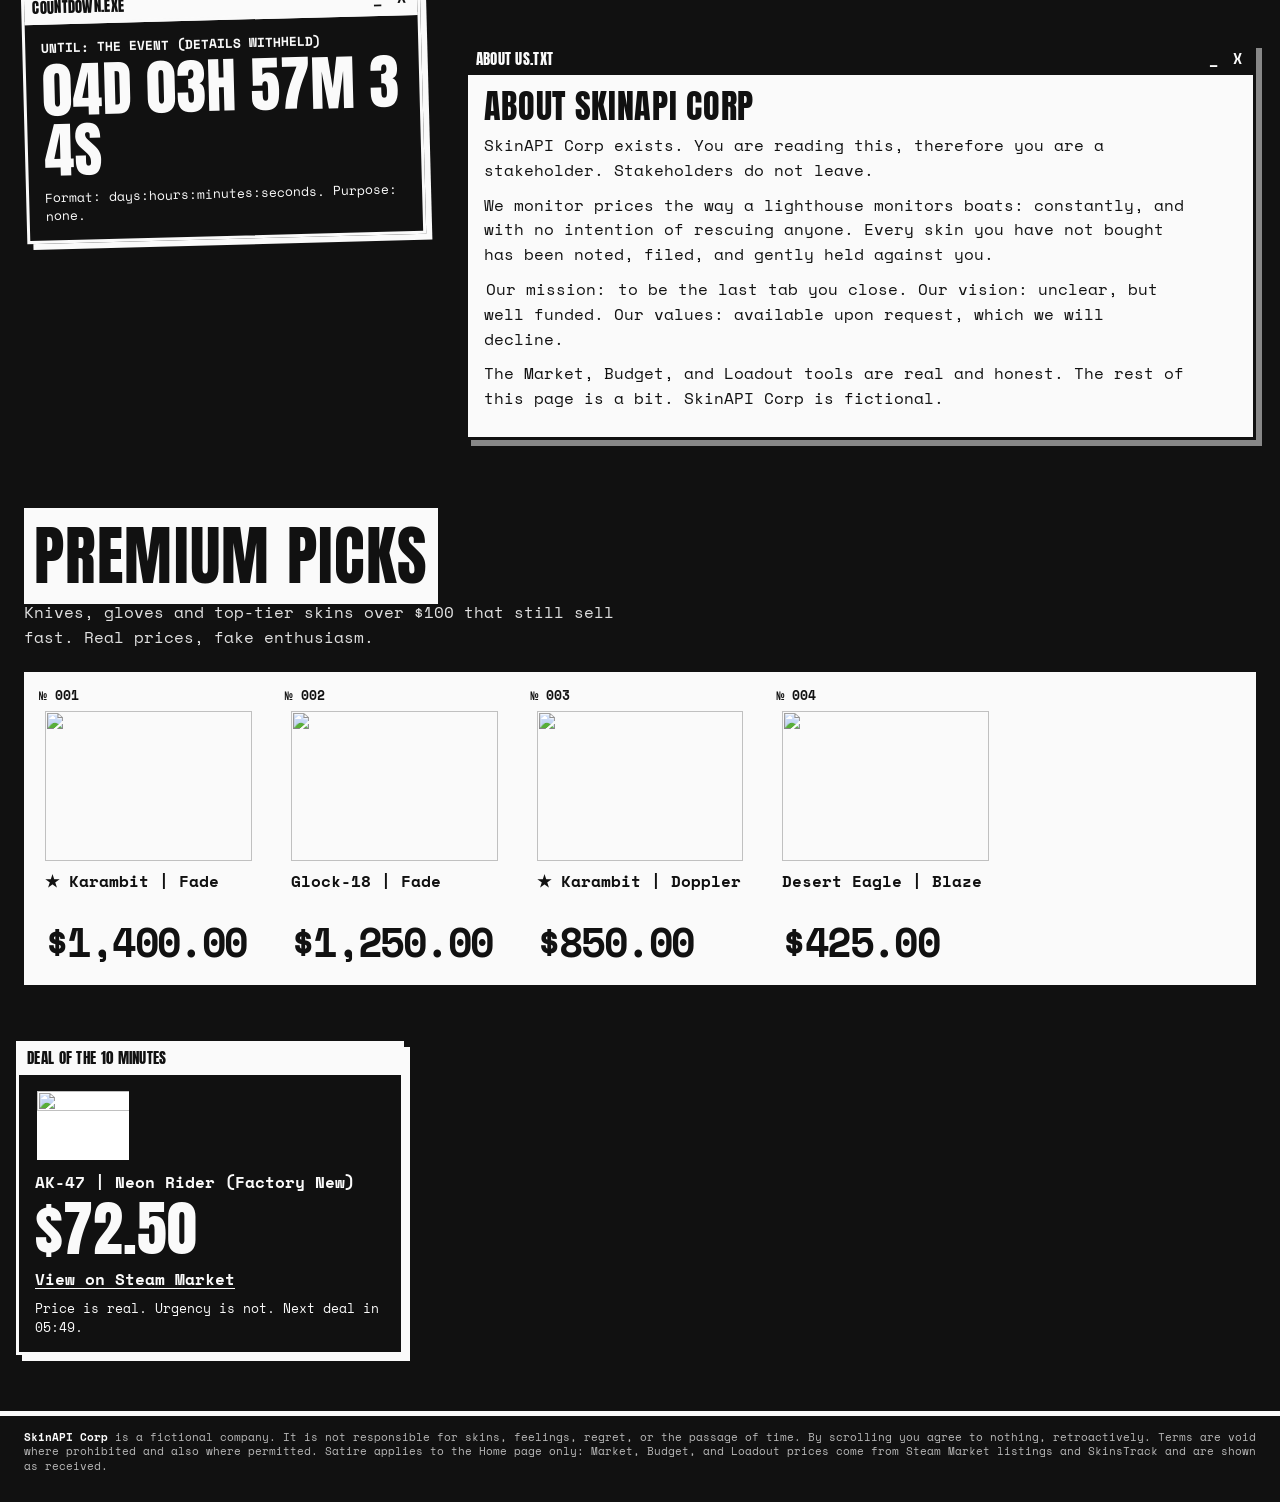
==== commit 8efee30d: "Add WHAT'S MOVING link list to Home A Drudge/Craigslist-style dense list of the real trending skins," ====
--- a/index.html
+++ b/index.html
@@ -74,6 +74,11 @@
                     <ul class="ticker-track" id="trendTrack"></ul>
                 </div>
             </div>
+
+            <section class="moving" id="whatsMoving" aria-labelledby="movingTitle" hidden>
+                <h2 id="movingTitle">WHAT'S MOVING</h2>
+                <ul class="moving-list" id="movingList"></ul>
+            </section>
 
             <div class="h-stage h-stage-2">
                 <div class="win win-count">
--- a/css/style.css
+++ b/css/style.css
@@ -442,6 +442,17 @@
 .trend-tile:hover .trend-price { color: #111; }
 .trend-liq { font-family: var(--font-mono); font-size: 11.5px; color: var(--text-2); }
 
+/* WHAT'S MOVING: plain default-blue links on a paper panel. */
+.moving { max-width: 1360px; margin: 40px auto 0; padding: 18px var(--gutter) 22px; background: #fafafa; color: #111; border: 3px solid #fafafa; }
+.moving[hidden] { display: none; }
+.moving h2 { font-size: clamp(28px, 4vw, 44px); line-height: 1; margin-bottom: 12px; border-bottom: 3px solid #111; padding-bottom: 6px; }
+.moving-list { list-style: none; columns: 2 420px; column-gap: 32px; font-size: 16px; line-height: 1.5; text-transform: uppercase; }
+.moving-list li { break-inside: avoid; padding: 2px 0; overflow-wrap: anywhere; }
+.moving a { color: #0000EE; text-decoration: underline; }
+.moving a:visited { color: #551A8B; }
+.moving a:hover { background: #0000EE; color: #fafafa; }
+.moving :focus-visible { outline-color: #111; }
+
 .home-section { max-width: 1360px; margin: 0 auto; padding: 44px var(--gutter) 40px; }
 .home-section h2 { font-size: clamp(34px, 5vw, 64px); line-height: 1; margin-bottom: 12px; }
 .home-section > p { color: var(--text-2); margin-bottom: 22px; max-width: 60ch; }
--- a/css/chaos.css
+++ b/css/chaos.css
@@ -28,6 +28,10 @@
 .chaos-schedule { list-style: none; margin: 8px 0 0; padding: 0; font: .8rem var(--font-mono, monospace); text-transform: uppercase; }
 .chaos-schedule li { border-top: 2px solid var(--ink, #000); padding: 3px 0; }
 
+.chaos-grid { display: grid; grid-template-columns: repeat(3, 1fr); gap: 6px; }
+.chaos-sq { aspect-ratio: 1; min-height: 64px; padding: 4px; background: var(--paper, #fff); color: var(--ink, #000); border: 3px solid var(--ink, #000); font: 700 .7rem var(--font-mono, monospace); text-transform: uppercase; cursor: pointer; }
+.chaos-sq[aria-pressed="true"] { background: var(--ink, #000); color: var(--yellow, #FFFF00); }
+
 /* Deal of the 10 minutes: static block appended after the Home stages, never over the headline or nav. */
 .chaos-deal { position: static; padding: 16px; max-width: 420px; }
 .chaos-deal-img { display: block; max-width: 100%; height: auto; background: #fff; border: 2px solid var(--ink, #000); margin-bottom: 8px; }
@@ -38,12 +42,14 @@
 /* Hover chaos: decorative only. */
 @media (prefers-reduced-motion: no-preference) {
     @keyframes chaos-jitter { 0%, 100% { transform: translate(0, 0); } 25% { transform: translate(-2px, 1px) skewX(-2deg); } 50% { transform: translate(2px, -1px); } 75% { transform: translate(-1px, -2px) skewX(2deg); } }
-    .hl:hover, .btn-guilt:hover, #page-home h1:hover, #page-home h2:hover { animation: chaos-jitter .18s steps(2) infinite; }
-    .win-bar:hover { animation: chaos-jitter .25s steps(2) 3; }
+    .btn-guilt:hover { animation: chaos-jitter .18s steps(2) infinite; }
 }
+/* Decorative hovers are instant hard inverts: no transition, no skew. */
+.hl, .win-bar, #page-home h1, #page-home h2 { transition: none; }
 .hl:hover { background: var(--ink, #000); color: var(--yellow, #FFFF00); }
 .btn-guilt:hover { background: var(--ink, #000); color: var(--yellow, #FFFF00); }
 .win-bar:hover { filter: invert(1); }
+#page-home h1:hover, #page-home h2:hover { filter: invert(1); }
 @media (prefers-reduced-motion: reduce) {
-    .hl:hover, .btn-guilt:hover, #page-home h1:hover, #page-home h2:hover, .win-bar:hover { animation: none; transform: none; }
+    .btn-guilt:hover { animation: none; transform: none; }
 }
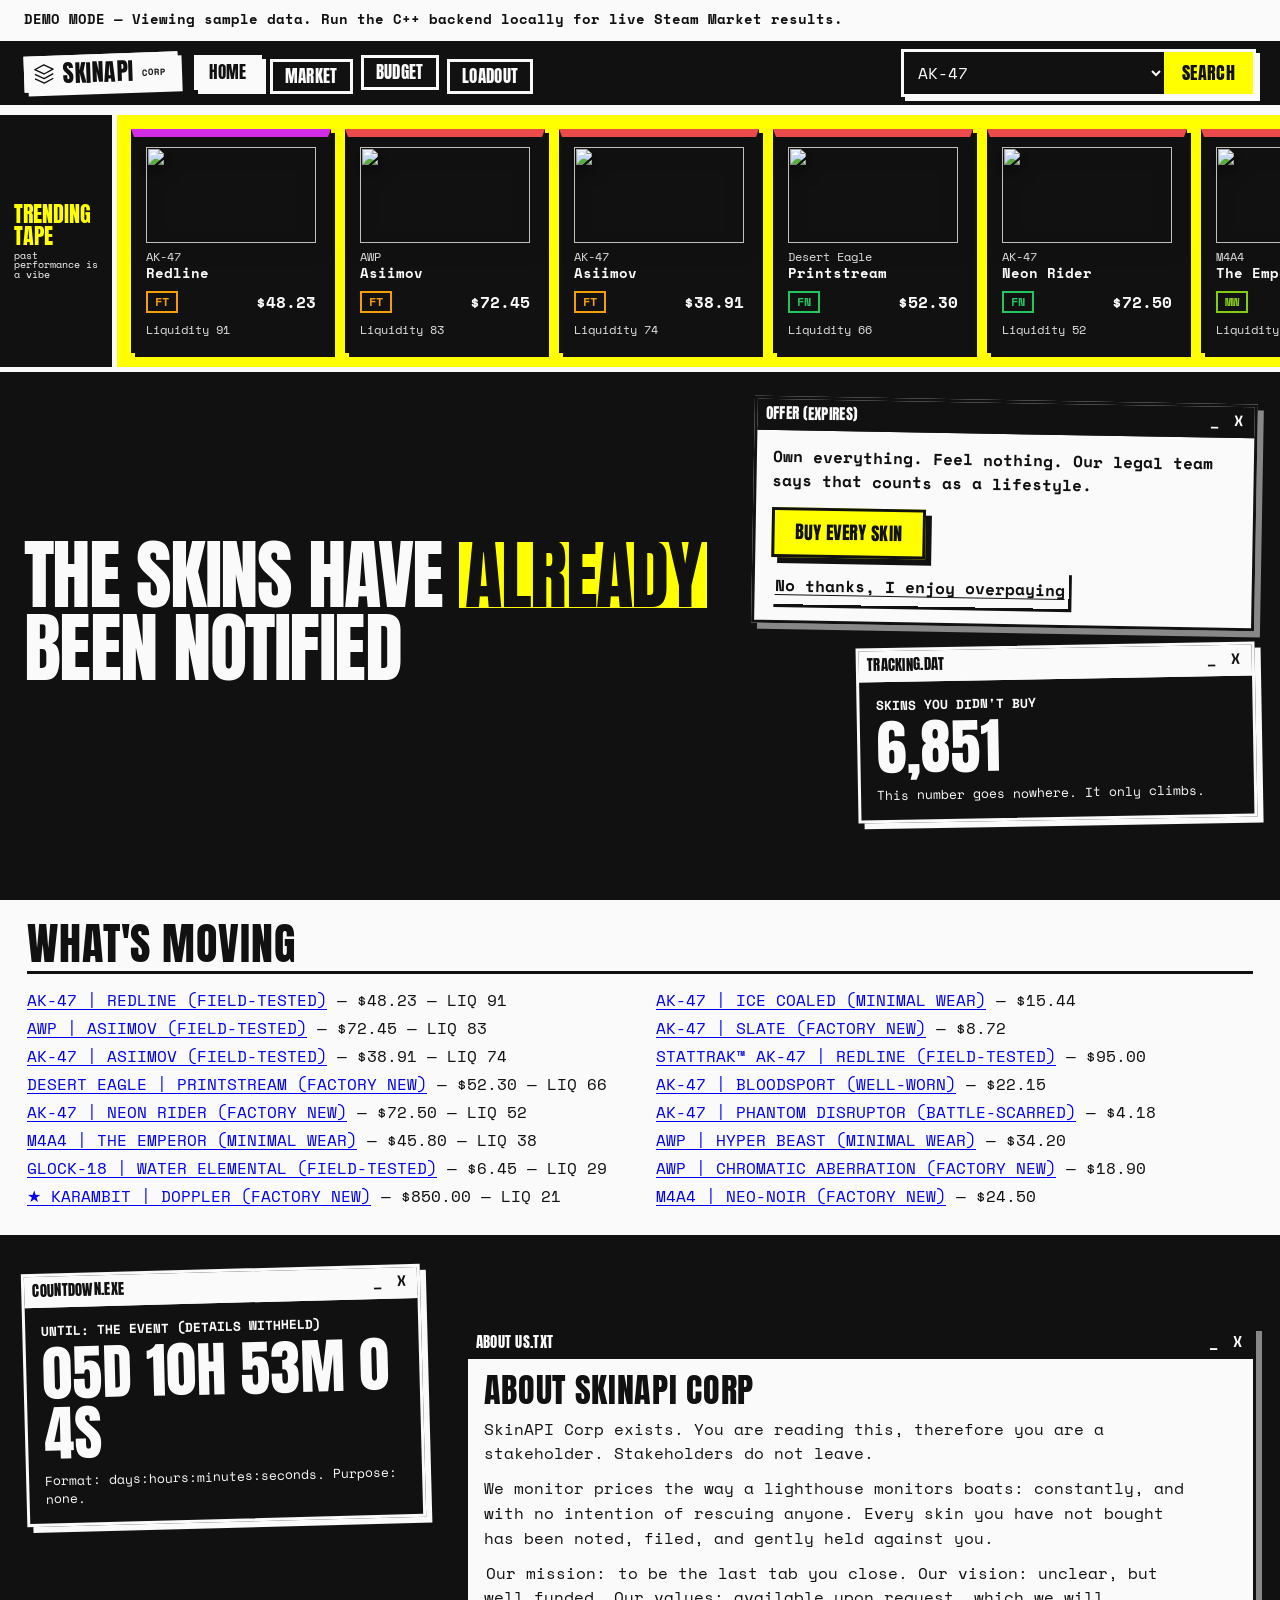
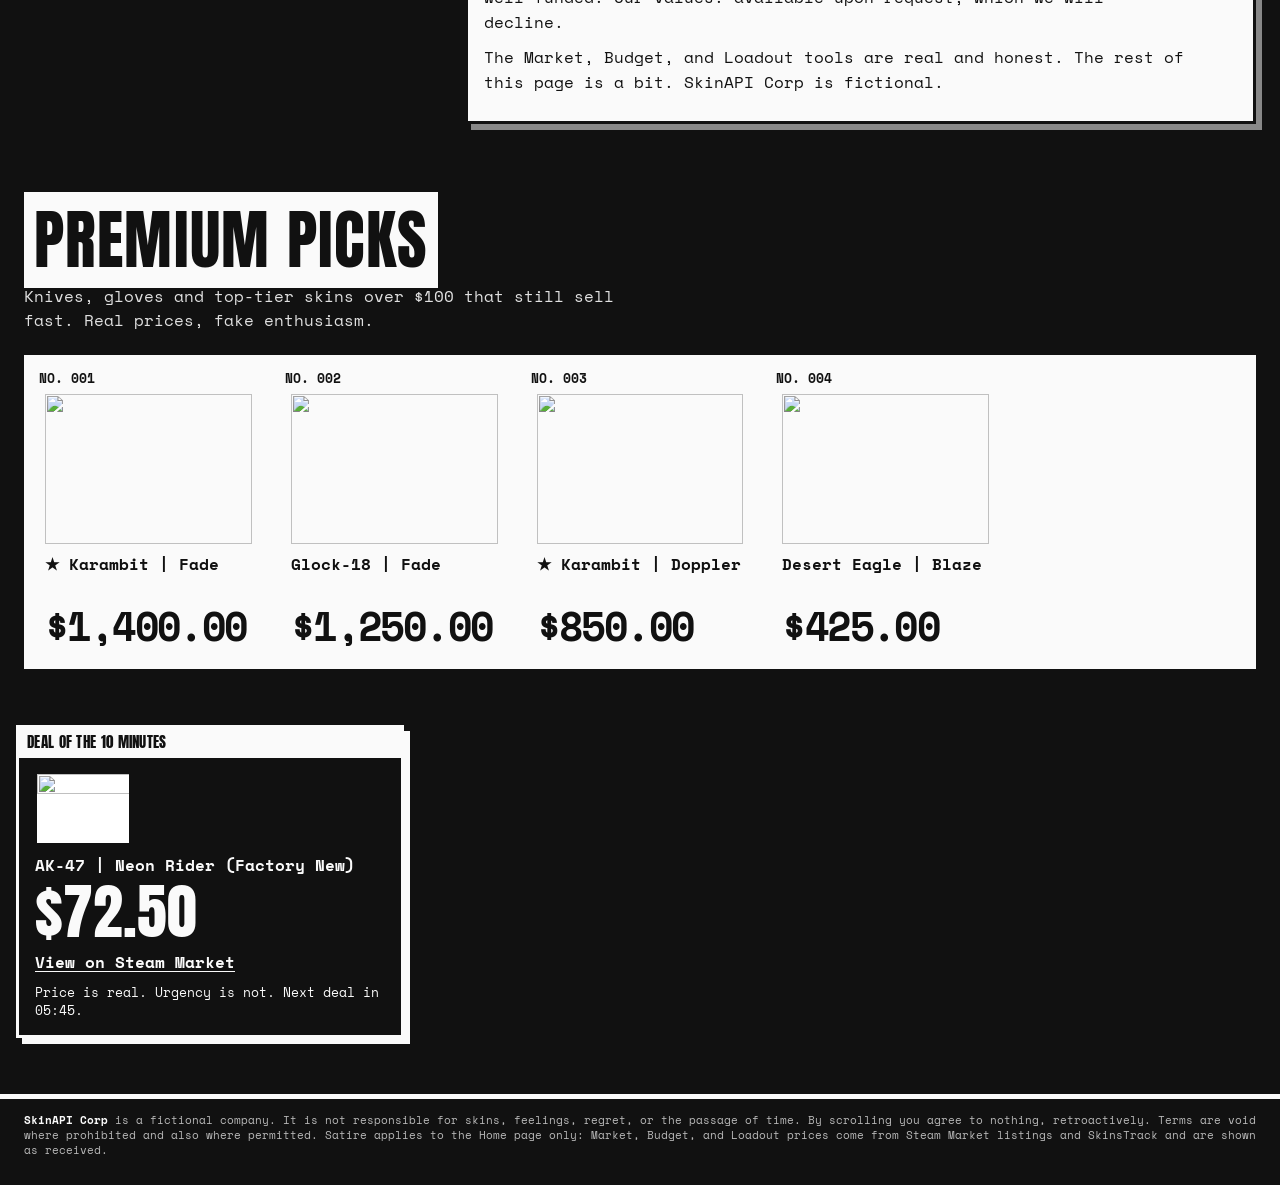
==== commit acb8f957: "Lead Home with the trending tape and shrink the headline The viewport-scale headline filled the firs" ====
--- a/index.html
+++ b/index.html
@@ -44,6 +44,13 @@
     <main id="main">
         <!-- MARKET -->
         <section id="page-home" class="page active" aria-labelledby="homeTitle">
+            <div class="tape">
+                <div class="tape-label"><span>TRENDING<br>TAPE</span><small>past performance is a vibe</small></div>
+                <div class="ticker" id="trendTicker" role="region" aria-label="Trending skins">
+                    <ul class="ticker-track" id="trendTrack"></ul>
+                </div>
+            </div>
+
             <div class="h-stage">
                 <h1 id="homeTitle" class="mega">The skins have <mark>already</mark> been notified</h1>
 
@@ -65,13 +72,6 @@
                             <button type="button" class="btn-guilt" data-goto="market">No thanks, I enjoy overpaying</button>
                         </div>
                     </div>
-                </div>
-            </div>
-
-            <div class="tape">
-                <div class="tape-label"><span>TRENDING<br>TAPE</span><small>past performance is a vibe</small></div>
-                <div class="ticker" id="trendTicker" role="region" aria-label="Trending skins">
-                    <ul class="ticker-track" id="trendTrack"></ul>
                 </div>
             </div>
 
--- a/css/style.css
+++ b/css/style.css
@@ -76,7 +76,7 @@
 /* Accent discipline: yellow lives in three places only: headline highlighter, primary buttons, ticker tape. */
 mark, .hl { background: #fafafa; color: #111; padding: 0 0.15em; }
 /* The one yellow highlighter: the Home headline. */
-.mega mark { background: var(--yellow); color: #111; padding: 0 0.08em; }
+.mega mark { background: var(--yellow); color: #111; padding: 0 0.08em; display: inline-block; line-height: 0.86; } /* inline-block keeps the block inside its own line instead of painting over the line above */
 
 h1, h2, h3, .logo-text, .topnav-link, .slot-title, .side-label, .btn-search, .btn-apply,
 .btn-optimize, .modal h2, .win-bar { font-family: var(--font-display); font-weight: 400; text-transform: uppercase; letter-spacing: 0.02em; }
@@ -124,7 +124,7 @@
 .topbar { position: sticky; top: 0; z-index: 50; background: #111; border-bottom: 5px solid #fafafa; }
 .topbar-inner {
     max-width: 1440px; margin: 0 auto; min-height: var(--topbar-h);
-    padding: 8px var(--gutter); display: flex; align-items: center; gap: 14px 22px; flex-wrap: wrap;
+    padding: 8px var(--gutter); display: flex; align-items: center; gap: 14px 16px; flex-wrap: wrap;
 }
 .logo {
     display: flex; align-items: center; gap: 8px; background: var(--accent); color: #111;
@@ -147,16 +147,16 @@
 
 .search-inline { margin-left: auto; display: flex; align-items: stretch; background: #111; border: var(--bw) solid #fafafa; box-shadow: 4px 4px 0 var(--accent); }
 .search-inline:focus-within { border-color: var(--accent); }
-.weapon-select { background: #111; border: 0; padding: 8px 10px; min-width: 190px; color: #fafafa; }
+.weapon-select { background: #111; border: 0; padding: 8px 10px; min-width: 150px; color: #fafafa; }
 .weapon-select:focus-visible { outline-offset: -3px; }
 
 .btn-search, .btn-apply, .btn-optimize {
     background: var(--yellow); color: #111; border: 0; font-size: 18px; padding: 6px 18px;
     text-decoration: none;
 }
-.btn-search:hover, .btn-apply:hover, .btn-optimize:hover { background: #fafafa; color: #111; }
+.btn-search:hover, .btn-apply:hover, .btn-optimize:hover { background: #111; color: #fafafa; box-shadow: inset 0 0 0 3px #fafafa; }
 .btn-optimize { display: inline-flex; align-items: center; gap: 8px; padding: 8px 20px; border: var(--bw) solid #fafafa; box-shadow: var(--shadow); }
-.btn-optimize:hover { box-shadow: 2px 2px 0 var(--yellow); transform: translate(4px, 4px); }
+.btn-optimize:hover { box-shadow: inset 0 0 0 3px #fafafa; }
 .btn-apply { flex: 1; border: var(--bw) solid #fafafa; }
 .btn-reset { background: #111; border: var(--bw) solid #fafafa; padding: 6px 16px; color: #fafafa; text-transform: uppercase; font-weight: 700; }
 .btn-reset:hover { background: #fafafa; color: #111; }
@@ -209,7 +209,7 @@
 .toggle-wrap { position: relative; width: 44px; height: 24px; flex: none; }
 .toggle-input { position: absolute; inset: 0; opacity: 0; cursor: pointer; z-index: 1; }
 .toggle-track { position: absolute; inset: 0; background: #111; border: var(--bw) solid #fafafa; }
-.toggle-track::after { content: ''; position: absolute; top: 2px; left: 2px; width: 14px; height: 14px; background: #fafafa; transition: transform 0.1s; }
+.toggle-track::after { content: ''; position: absolute; top: 2px; left: 2px; width: 14px; height: 14px; background: #fafafa; }
 .toggle-input:checked + .toggle-track { background: var(--accent); }
 .toggle-input:checked + .toggle-track::after { transform: translateX(20px); background: #111; }
 .toggle-input:focus-visible + .toggle-track { outline: 3px solid var(--accent); outline-offset: 2px; }
@@ -235,7 +235,6 @@
     --rarity: #fafafa;
     position: relative; display: block; background: #111; border: var(--bw) solid #fafafa;
     border-top: 8px solid var(--rarity); box-shadow: 5px 5px 0 #fafafa; overflow: hidden;
-    transition: box-shadow 0.08s, transform 0.08s, border-color 0.08s;
 }
 .skin-card:hover { border-color: var(--accent); border-top-color: var(--rarity); box-shadow: 8px 8px 0 var(--accent); transform: translate(-3px, -3px); }
 
@@ -387,11 +386,11 @@
 .big-num { font-family: var(--font-display); font-size: clamp(34px, 5vw, 60px); line-height: 1; word-break: break-all; margin: 4px 0 8px; }
 
 .h-stage { position: relative; max-width: 1360px; margin: 0 auto; padding: 28px var(--gutter) 40px; display: grid; grid-template-columns: repeat(12, minmax(0, 1fr)); gap: 18px; }
-/* Type bleed: headline sized to the viewport, tight leading, running off the right edge. Clipped on the hero only. */
-.h-stage:first-child { max-width: none; padding-right: 0; overflow-x: clip; }
-.mega { grid-column: 1 / -1; grid-row: 1; font-size: clamp(56px, 17vw, 340px); line-height: 0.8; letter-spacing: -0.02em; margin-right: -6vw; margin-bottom: 8px; }
-.win-tracker { grid-column: 1 / 5; grid-row: 2; margin: 0; transform: rotate(-1deg); z-index: 2; }
-.win-cta { grid-column: 5 / 12; grid-row: 2; margin: 0 var(--gutter) 0 0; transform: rotate(1deg); z-index: 3; }
+/* Compact hero: the trending tape above it shows the skins first; the headline
+   is loud but no longer fills the screen. */
+.mega { grid-column: 1 / 8; grid-row: 1 / 3; align-self: center; font-size: clamp(40px, 6vw, 96px); line-height: 0.95; letter-spacing: -0.02em; padding-top: 0.04em; }
+.win-cta { grid-column: 8 / 13; grid-row: 1; margin: 0; transform: rotate(1deg); z-index: 3; }
+.win-tracker { grid-column: 9 / 13; grid-row: 2; margin: 0; transform: rotate(-1deg); z-index: 2; }
 .cta-copy { font-weight: 700; font-size: 16px; margin-bottom: 14px; }
 .cta-row { display: flex; flex-wrap: wrap; gap: 10px 22px; align-items: center; }
 .win.white .btn-optimize { border-color: #111; box-shadow: 6px 6px 0 #111; }
@@ -415,7 +414,7 @@
 .prem-price { font-family: var(--font-mono); font-weight: 700; font-size: clamp(28px, 3.4vw, 40px); line-height: 1; letter-spacing: -0.04em; }
 
 /* Trending tape: a hard yellow strip with a label block. */
-.tape { display: flex; align-items: stretch; border-top: 5px solid #fafafa; border-bottom: 5px solid #fafafa; background: var(--yellow); color: #111; margin-top: 8px; }
+.tape { display: flex; align-items: stretch; border-top: 5px solid #fafafa; border-bottom: 5px solid #fafafa; background: var(--yellow); color: #111; }
 .tape-label { flex: none; background: #111; color: var(--yellow); padding: 8px 14px; font-family: var(--font-display); font-size: 22px; line-height: 1; text-transform: uppercase; display: grid; align-content: center; gap: 4px; border-right: 5px solid #fafafa; z-index: 1; }
 .tape-label small { font-family: var(--font-mono); font-size: 9.5px; color: #fafafa; text-transform: none; max-width: 14ch; }
 .ticker { position: relative; overflow: hidden; padding: 14px 0; flex: 1; min-width: 0; }
@@ -505,6 +504,10 @@
 @media (prefers-reduced-motion: no-preference) {
     .logo:hover, .topnav-link:hover { animation: jitter 0.18s steps(2) infinite; }
 }
+/* Tool pages: hover is an instant hard invert, never a transition. */
+.page:not(#page-home) *, .page:not(#page-home) *::before, .page:not(#page-home) *::after { transition: none !important; }
+.wear-chip input:checked + span:hover, .view-btn.active:hover { background: #111; color: #fafafa; }
+
 /* Reduced motion removes movement and keeps color feedback. */
 @media (prefers-reduced-motion: reduce) {
     *, *::before, *::after { animation: none !important; scroll-behavior: auto !important; }
